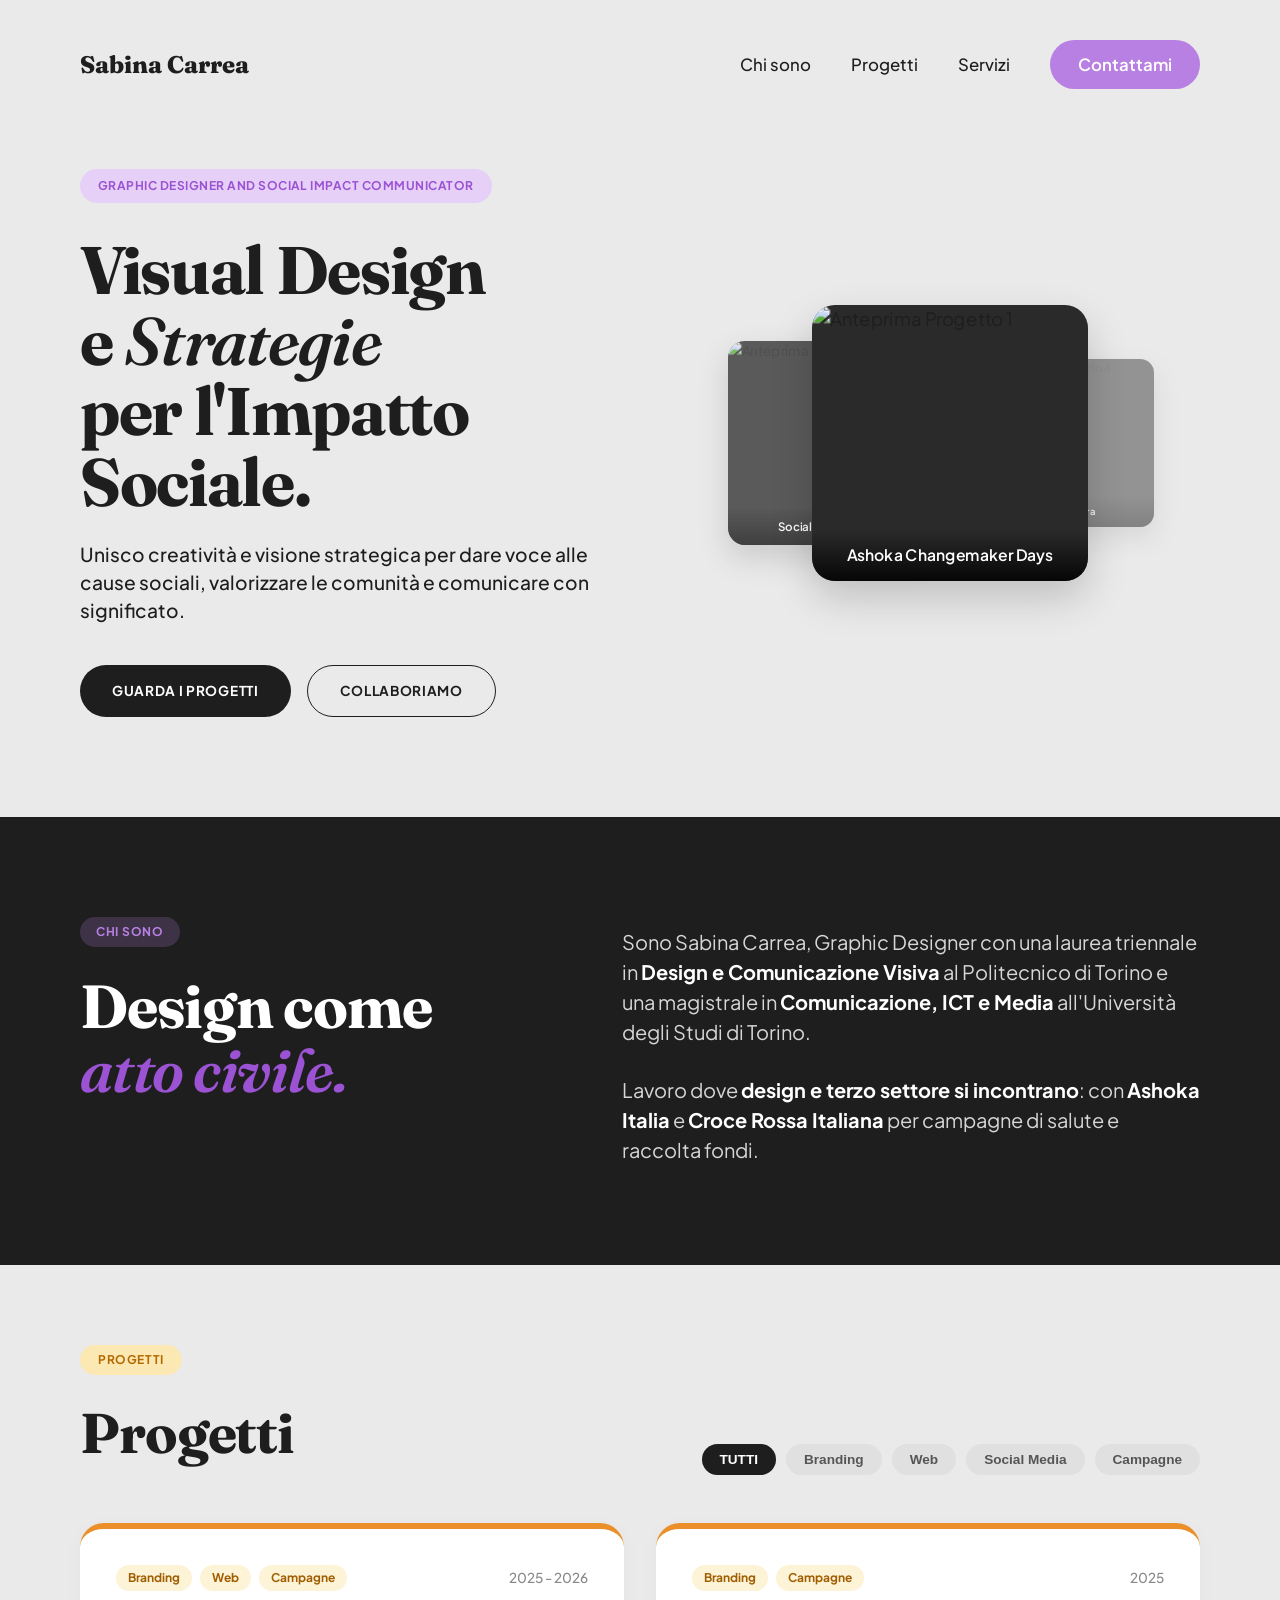
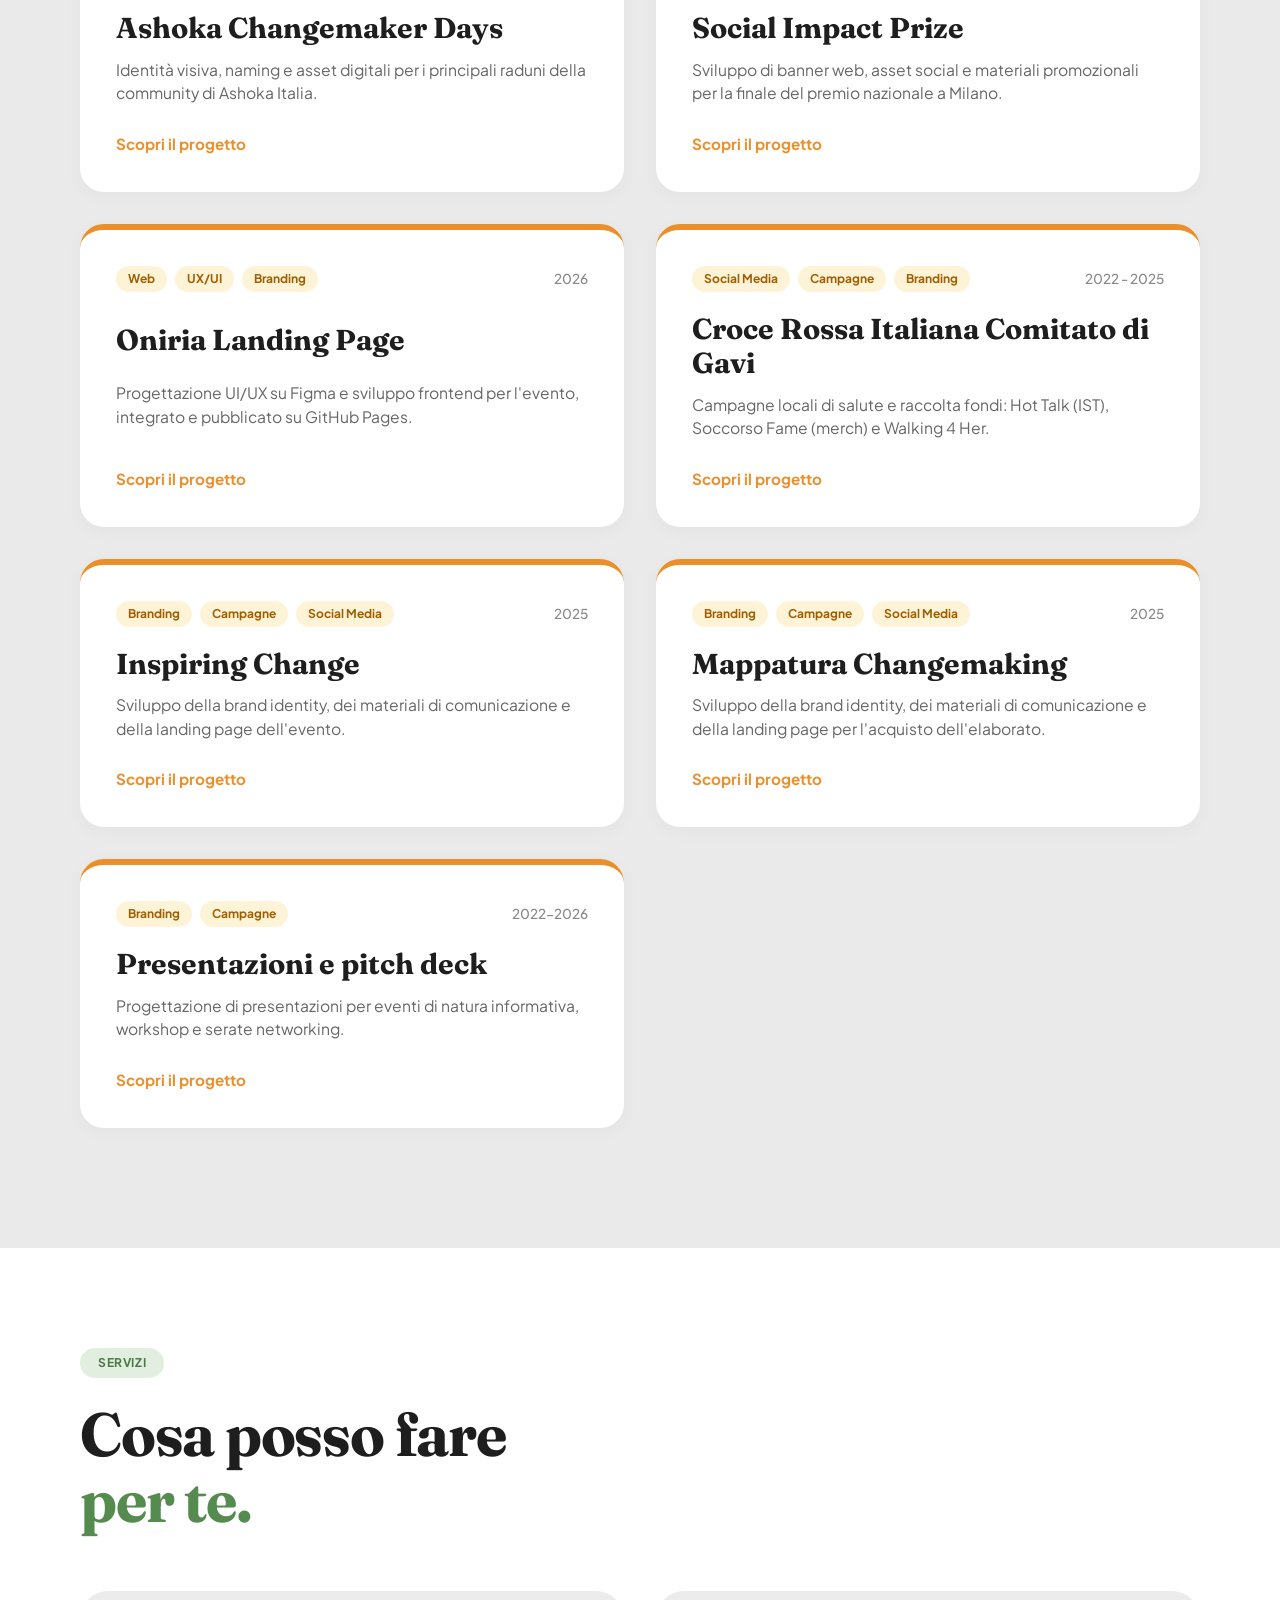
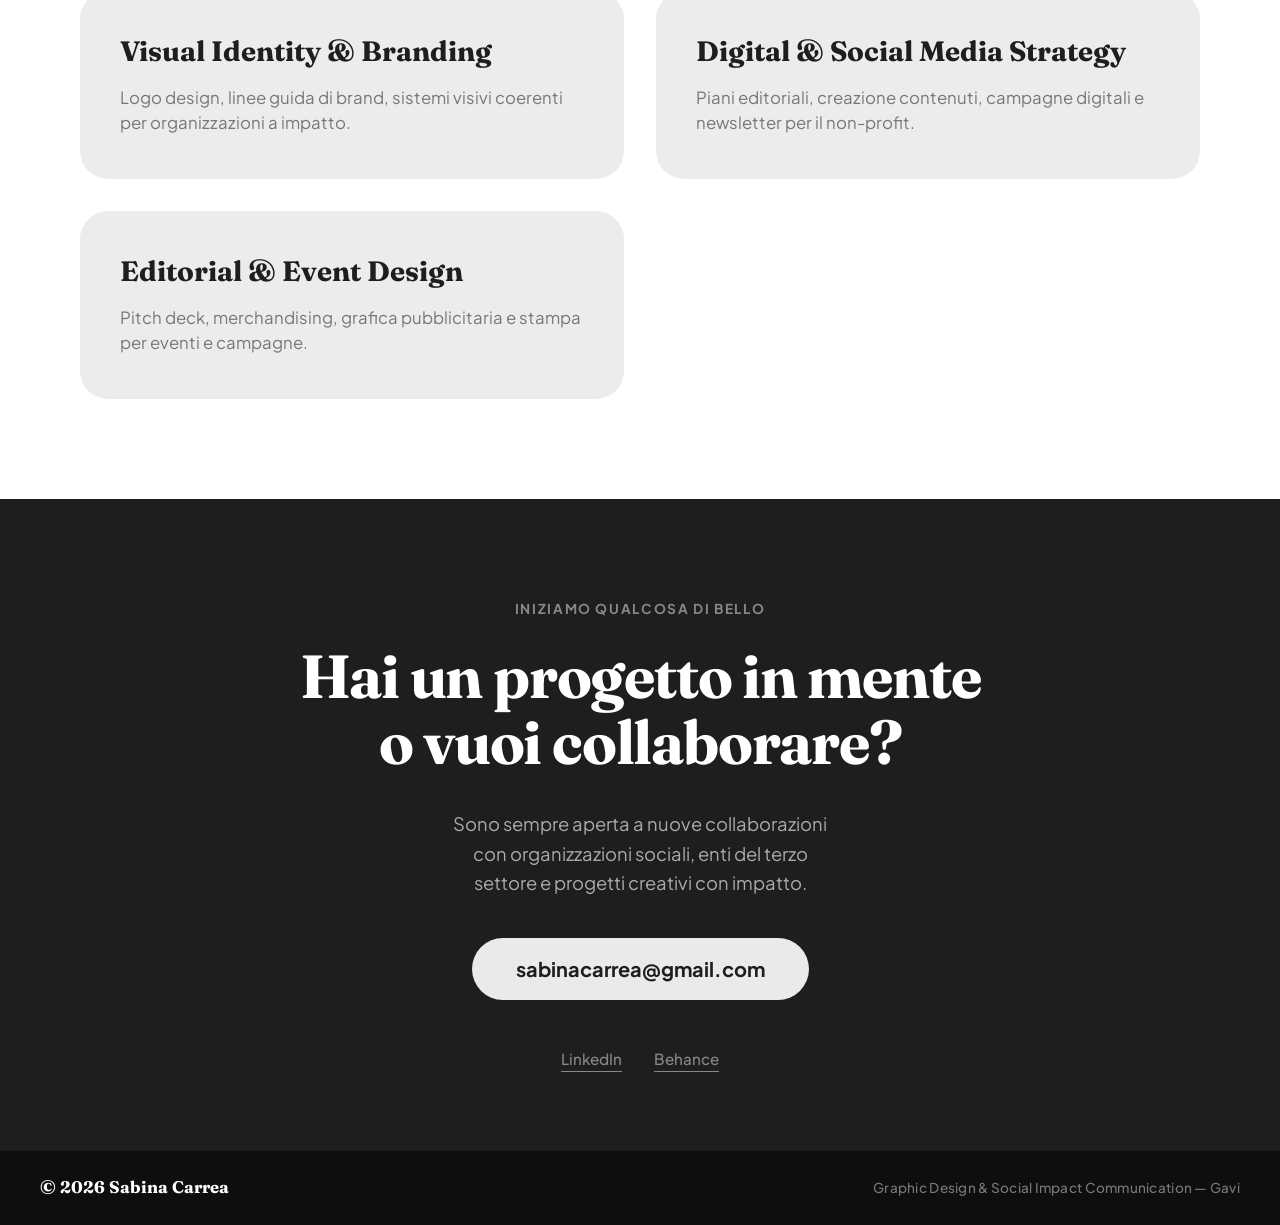
==== index.html @ d5e6406e "Add files via upload" ====
<!DOCTYPE html>
<html lang="it">
<head>
  <meta charset="UTF-8">
  <meta name="viewport" content="width=device-width, initial-scale=1.0">
  <title>Sabina Carrea - Portfolio</title>
  <link rel="stylesheet" href="style.css">
  <!-- Google Fonts: Fraunces e Plus Jakarta Sans -->
  <link rel="preconnect" href="https://fonts.googleapis.com">
  <link rel="preconnect" href="https://fonts.gstatic.com" crossorigin>
  <link href="https://fonts.googleapis.com/css2?family=Fraunces:ital,opsz,wght@1,9..144,600&family=Plus+Jakarta+Sans:wght@400;500;600;700;800&display=swap" rel="stylesheet">
</head>
<script src="script.js"></script>
<body>

  <!-- NAVBAR -->
  <header class="navbar">
    <div class="logo">Sabina Carrea</div>
    <nav class="nav-links">
      <a href="#chi-sono">Chi sono</a>
      <a href="#progetti">Progetti</a>
      <a href="#servizi">Servizi</a>
      <a href="#contatti" class="btn-contattami">Contattami</a>
    </nav>
  </header>

  <!-- HERO SECTION -->
  <section class="hero">
    <div class="hero-container">
      
      <!-- BADGE / TAG -->
      <div class="hero-badge">
        GRAPHIC DESIGNER AND SOCIAL IMPACT COMMUNICATOR
      </div>

      <!-- TITOLO PRINCIPALE -->
      <h1 class="hero-title">
        Visual Design <br>
        e <em>Strategie</em> <br>
        per l'Impatto Sociale.
      </h1>

      <!-- SOTTOTITOLO -->
      <p class="hero-subtitle">
        Unisco creatività e visione strategica per dare voce alle cause sociali, valorizzare le comunità e comunicare con significato.
      </p>

      <!-- CALL TO ACTION -->
      <div class="hero-actions">
        <a href="#progetti" class="btn-primary">GUARDA I PROGETTI</a>
        <a href="#collaboriamo" class="btn-secondary">COLLABORIAMO</a>
      </div>

    </div>

   <!-- COLONNA DI DESTRA: CAROSELLO 3D -->
    <div class="project-carousel-container">
      <div class="carousel-track" id="carouselTrack">
        
        <div class="carousel-card">
          <img src="progetti/cmd/immagini/cmd_logo.png" alt="Anteprima Progetto 1">
          <div class="card-caption">Ashoka Changemaker Days</div>
        </div>

        <div class="carousel-card">
          <img src="progetti/SIP/immagini/logo.png" alt="Anteprima Progetto 2">
          <div class="card-caption">Social Impact prize</div>
        </div>

        <div class="carousel-card">
          <img src="progetti/oniria/immagini/logo.png" alt="Anteprima Progetto 3">
          <div class="card-caption">Oniria</div>
        </div>
        <div class="carousel-card">
          <img src="progetti/Croce Rossa Comitato di Gavi/immagini/cardht.png" alt="Anteprima Progetto 4">
          <div class="card-caption">Croce Rossa</div>
        </div>
        <div class="carousel-card">
          <img src="progetti/Inspiringchange/immagin/logo.png" alt="Anteprima Progetto 4">
          <div class="card-caption">Inspiring Change</div>
        </div>
       <div class="carousel-card">
          <img src="progetti/mappatura/immagini/logo.png" alt="Anteprima Progetto 4">
          <div class="card-caption">Mappatura</div>
        </div>
        

      </div>

  </div>
</div> 
  </section>

<section class="about-section">
  <div class="about-container">
    
    <!-- COLONNA SINISTRA: TITOLO E BADGE -->
    <div class="about-left">
      <div class="about-badge">CHI SONO</div>
      <h2 class="about-title">
        Design come <br>
        <em>atto civile.</em>
      </h2>
    </div>

    <!-- COLONNA DESTRA: TESTI DESCRITTIVI -->
    <div class="about-right">
      <p class="about-text">
        Sono Sabina Carrea, Graphic Designer con una laurea triennale in 
        <strong>Design e Comunicazione Visiva</strong> al Politecnico di Torino e una magistrale in 
        <strong>Comunicazione, ICT e Media</strong> all'Università degli Studi di Torino.
      </p>

      <p class="about-text">
        Lavoro dove <strong>design e terzo settore si incontrano</strong>: 
        con <strong>Ashoka Italia</strong> e  <strong>Croce Rossa Italiana</strong> per campagne di salute e raccolta fondi.
      </p>
    </div>

  </div>
</section>

<section class="projects-section" id="progetti">
  <div class="projects-container">
    
    <!-- HEADER DI SEZIONE + FILTRI -->
    <div class="projects-header">
      <div class="projects-title-wrapper">
        <span class="projects-badge">PROGETTI</span>
        <h2 class="projects-main-title">Progetti</h2>
      </div>

      <!-- FILTRI CATEGORIE -->
      <div class="projects-filters">
        <button class="filter-btn active">TUTTI</button>
        <button class="filter-btn">Branding</button>
        <button class="filter-btn">Web</button>
        <button class="filter-btn">Social Media</button>
        <button class="filter-btn">Campagne</button>
      </div>
    </div>

    <!-- GRID PROGETTI -->
    <div class="projects-grid">

        <!-- CARD 1 -->
    <article class="project-card">
    <div class="card-header">
        <div class="card-tags">
        <span class="tag">Branding</span>
        <span class="tag">Web</span>
        <span class="tag">Campagne</span>
        </div>
        <span class="card-date">2025 - 2026</span>
    </div>
    <h3 class="card-title">Ashoka Changemaker Days</h3>
    <p class="card-description">
        Identità visiva, naming e asset digitali per i principali raduni della community di Ashoka Italia.
    </p>
    
    <!-- LINK CORRETTO ALLA TUA PAGINA INTERNA -->
    <a href="progetti/cmd/indexcmd.html" class="card-link">Scopri il progetto</a>
    </article>

      <!-- CARD 2 -->
      <article class="project-card">
        <div class="card-header">
          <div class="card-tags">
            <span class="tag">Branding</span>
            <span class="tag">Campagne</span>
          </div>
          <span class="card-date">2025</span>
        </div>
        <h3 class="card-title">Social Impact Prize</h3>
        <p class="card-description">
          Sviluppo di banner web, asset social e materiali promozionali per la finale del premio nazionale a Milano.
        </p>
        <a href="progetti/SIP/indexsip.html" class="card-link" target="_blank">Scopri il progetto</a>
      </article>

      <!-- CARD 3 -->
      <article class="project-card">
        <div class="card-header">
          <div class="card-tags">
            <span class="tag">Web</span>
            <span class="tag">UX/UI</span>
            <span class="tag">Branding</span>
          </div>
          <span class="card-date">2026</span>
        </div>
        <h3 class="card-title">Oniria Landing Page</h3>
        <p class="card-description">
          Progettazione UI/UX su Figma e sviluppo frontend per l'evento, integrato e pubblicato su GitHub Pages.
        </p>
        <a href="progetti/oniria/indexoniria.html" class="card-link" target="_blank">Scopri il progetto</a>

      </article>

      <!-- CARD 4 -->
      <article class="project-card">
        <div class="card-header">
          <div class="card-tags">
            <span class="tag">Social Media</span>
            <span class="tag">Campagne</span>
            <span class="tag">Branding</span>
          </div>
          <span class="card-date">2022 - 2025</span>
        </div>
        <h3 class="card-title">Croce Rossa Italiana Comitato di Gavi</h3>
        <p class="card-description">
          Campagne locali di salute e raccolta fondi: Hot Talk (IST), Soccorso Fame (merch) e Walking 4 Her.
        </p>
        <a href="progetti/Croce Rossa Comitato di Gavi/indexcri.html" class="card-link">Scopri il progetto</a>
      </article>

      <!-- CARD 5 -->
      <article class="project-card">
        <div class="card-header">
          <div class="card-tags">
            <span class="tag">Branding</span>
            <span class="tag">Campagne</span>
            <span class="tag">Social Media</span>
          </div>
          <span class="card-date">2025</span>
        </div>
        <h3 class="card-title">Inspiring Change</h3>
        <p class="card-description">
          Sviluppo della brand identity, dei materiali di comunicazione e della landing page dell'evento.
        </p>
        <a href="progetti/Inspiringchange/indexinsp.html" class="card-link">Scopri il progetto</a>
      </article>

         <!-- CARD 6 -->
      <article class="project-card">
        <div class="card-header">
          <div class="card-tags">
            <span class="tag">Branding</span>
            <span class="tag">Campagne</span>
            <span class="tag">Social Media</span>
          </div>
          <span class="card-date">2025</span>
        </div>
        <h3 class="card-title">Mappatura Changemaking</h3>
        <p class="card-description">
          Sviluppo della brand identity, dei materiali di comunicazione e della landing page per l'acquisto dell'elaborato.
        </p>
        <a href="progetti/mappatura/indexmap.html" class="card-link">Scopri il progetto</a>
      </article>

      <!-- CARD 7 -->
      <article class="project-card">
        <div class="card-header">
          <div class="card-tags">
            <span class="tag">Branding</span>
            <span class="tag">Campagne</span>
          </div>
          <span class="card-date">2022-2026</span>
        </div>
        <h3 class="card-title">Presentazioni e pitch deck</h3>
        <p class="card-description">
          Progettazione di presentazioni per eventi di natura informativa, workshop e serate networking.
        </p>
        <a href="progetti/presnetazioni/indexpres.html" class="card-link">Scopri il progetto</a>
      </article>

     <!--   CARD 5 
      <article class="project-card">
        <div class="card-header">
          <div class="card-tags">
            <span class="tag">Branding</span>
            <span class="tag">Social Media</span>
          </div>
          <span class="card-date">2022 - 2025</span>
        </div>
        <h3 class="card-title">Inspiring Change</h3>
        <p class="card-description">
          Strategia social e impaginazione di report e summary scaricabili dedicati agli innovatori sociali italiani.
        </p>
        <a href="https://ashoka.org/it-it/programma/inspiring-change" class="card-link" target="_blank">Scopri il progetto</a>
      </article>

      CARD 6 
      <article class="project-card">
        <div class="card-header">
          <div class="card-tags">
            <span class="tag">Branding</span>
            <span class="tag">Social Media</span>
          </div>
          <span class="card-date">2026</span>
        </div>
        <h3 class="card-title">Identità Territoriali</h3>
        <p class="card-description">
          Grafiche e brand identity per iniziative locali: La Voce di Bosio, rete giovanile Gavi Giovani ed eventi.
        </p>
        <a href="#" class="card-link">Scopri il progetto</a>
      </article> -->

    </div> 
  </div> 
</section>

<section class="services-section" id="servizi">
  <div class="services-container">
    
    <!-- BADGE E TITOLO -->
    <div class="services-header">
      <span class="services-badge">SERVIZI</span>
      <h2 class="services-title">
        Cosa posso fare <br>
        <span class="highlight-green">per te.</span>
      </h2>
    </div>

    <!-- GRID CARD SERVIZI -->
    <div class="services-grid">

      <!-- CARD 1 -->
      <div class="service-card">
        <h3 class="service-card-title">Visual Identity & Branding</h3>
        <p class="service-card-desc">
          Logo design, linee guida di brand, sistemi visivi coerenti per organizzazioni a impatto.
        </p>
      </div>

      <!-- CARD 2 -->
      <div class="service-card">
        <h3 class="service-card-title">Digital & Social Media Strategy</h3>
        <p class="service-card-desc">
          Piani editoriali, creazione contenuti, campagne digitali e newsletter per il non-profit.
        </p>
      </div>

      <!-- CARD 3 -->
      <div class="service-card">
        <h3 class="service-card-title">Editorial & Event Design</h3>
        <p class="service-card-desc">
          Pitch deck, merchandising, grafica pubblicitaria e stampa per eventi e campagne.
        </p>
      </div>

    </div>

  </div>
</section>
<footer class="site-footer" id="contatti">
  
  <!-- SEZIONE CTA / CALL TO ACTION -->
  <div class="footer-cta-container">
    <span class="footer-subtitle">INIZIAMO QUALCOSA DI BELLO</span>
    
    <h2 class="footer-title">
      Hai un progetto in mente <br>
      o vuoi collaborare?
    </h2>

    <p class="footer-description">
      Sono sempre aperta a nuove collaborazioni <br>
      con organizzazioni sociali, enti del terzo <br>
      settore e progetti creativi con impatto.
    </p>

    <!-- EMAIL PILL BUTTON -->
    <a href="mailto:sabinacarrea@gmail.com" class="footer-email-btn">
      sabinacarrea@gmail.com
    </a>

    <!-- LINK SOCIAL -->
    <div class="footer-socials">
      <a href="https://www.linkedin.com/in/sabina-carrea-513774183/" target="_blank" class="social-link">LinkedIn</a>
      <a href="https://www.behance.net/sabinacarrea" target="_blank" class="social-link">Behance</a>
    </div>
  </div>

  <!-- BANDA BOTTOM COPYRIGHT -->
  <div class="footer-bottom">
    <div class="footer-bottom-container">
      <div class="copyright">© 2026 Sabina Carrea</div>
      <div class="footer-tagline">Graphic Design & Social Impact Communication — Gavi</div>
    </div>
  </div>

</footer>


</body>
</html>
---- style.css ----
/* --- PALETTE E FONTS DALL'IMMAGINE --- */
:root {
  --bg-color: #EAEAEA;          /* Grigio chiaro/panna dello sfondo */
  --text-dark: #1E1E1E;         /* Testo e bottoni scuri */
  --btn-purple: #B980E4;        /* Viola del bottone Contattami */
  --badge-bg: #E6D0F7;          /* Viola chiaro per lo sfondo del badge */
  --badge-text: #9B53D3;        /* Viola scuro per il testo del badge */
  
  --font-serif: 'Fraunces', Georgia, serif;
  --font-sans: 'Plus Jakarta Sans', sans-serif;
}

* {
  box-sizing: border-box;
  margin: 0;
  padding: 0;
}

html {
  scroll-behavior: smooth;
}

body {
  background-color: var(--bg-color);
  color: var(--text-dark);
  font-family: var(--font-sans);
  line-height: 1.5;
  -webkit-font-smoothing: antialiased;
}

/* --- NAVBAR --- */
.navbar {
  display: flex;
  justify-content: space-between;
  align-items: center;
  padding: 40px 80px;
  max-width: 1400px;
  margin: 0 auto;
}

.logo {
  font-family: var(--font-serif);
  font-weight: 800;
  font-size: 1.5rem;
  color: var(--text-dark);
}

.nav-links {
  display: flex;
  align-items: center;
  gap: 40px;
}

.nav-links a {
  text-decoration: none;
  color: var(--text-dark);
  font-weight: 500;
  font-size: 1.05rem;
  transition: opacity 0.2s ease;
}

.nav-links a:hover {
  opacity: 0.7;
}

.btn-contattami {
  background-color: var(--btn-purple);
  color: #FFFFFF !important;
  padding: 12px 28px;
  border-radius: 999px;
  font-weight: 600 !important;
  transition: transform 0.2s ease !important;
}

.btn-contattami:hover {
  transform: translateY(-2px);
}

/* --- HERO SECTION (A 2 COLONNE) --- */
.hero {
  max-width: 1400px;
  margin: 0 auto;
  padding: 40px 80px 100px 80px;
  display: flex;
  align-items: center;
  justify-content: space-between;
  gap: 60px;
}

.hero-container {
  flex: 1;
  max-width: 620px;
}

/* BADGE */
.hero-badge {
  display: inline-block;
  background-color: var(--badge-bg);
  color: var(--badge-text);
  font-size: 0.75rem;
  font-weight: 700;
  letter-spacing: 0.04em;
  padding: 8px 18px;
  border-radius: 999px;
  margin-bottom: 32px;
}

/* TITOLO CON FRAUNCES */
.hero-title {
  font-family: var(--font-serif);
  font-size: 4.2rem;
  font-weight: 700;
  line-height: 1.05;
  color: var(--text-dark);
  letter-spacing: -0.02em;
  margin-bottom: 24px;
}

.hero-title em {
  font-family: var(--font-serif);
  font-style: italic;
  font-weight: 600;
}

/* SOTTOTITOLO */
.hero-subtitle {
  font-size: 1.2rem;
  color: var(--text-dark);
  max-width: 580px;
  margin-bottom: 40px;
  font-weight: 500;
  line-height: 1.45;
}

/* BOTTONI */
.hero-actions {
  display: flex;
  align-items: center;
  gap: 16px;
}

.btn-primary {
  background-color: var(--text-dark);
  color: #FFFFFF;
  text-decoration: none;
  font-size: 0.85rem;
  font-weight: 700;
  letter-spacing: 0.05em;
  padding: 16px 32px;
  border-radius: 999px;
}

.btn-secondary {
  background-color: transparent;
  color: var(--text-dark);
  text-decoration: none;
  font-size: 0.85rem;
  font-weight: 700;
  letter-spacing: 0.05em;
  padding: 15px 32px;
  border-radius: 999px;
  border: 1.5px solid var(--text-dark);
}


/* --- CONTAINER DEL CAROSELLO LATERALE --- */
.project-carousel-container {
  flex: 1;
  position: relative;
  width: 100%;
  max-width: 500px; /* Larghezza del carosello */
  height: 420px;
  display: flex;
  align-items: center;
  justify-content: center;
  perspective: 1000px;
  overflow: visible; /* Permette all'effetto 3D di sporgere senza venire tagliato */
}

.carousel-track {
  position: relative;
  width: 100%;
  height: 100%;
  display: flex;
  align-items: center;
  justify-content: center;
}

/* --- SINGOLA CARD QUADRATA --- */
.carousel-card {
  position: absolute;
  width: 240px; /* Dimensione della card centrale */
  aspect-ratio: 1 / 1; /* Forza la forma perfettamente quadrata */
  border-radius: 20px;
  overflow: hidden;
  box-shadow: 0 15px 35px rgba(0, 0, 0, 0.18);
  transition: all 0.6s cubic-bezier(0.25, 1, 0.5, 1);
  opacity: 0;
  pointer-events: none;
  background-color: #2A2A2A;
}

.carousel-card img {
  width: 100%;
  height: 100%;
  object-fit: cover; /* Garantisce che l'immagine sia quadrata senza deformarsi */
  display: block;
}

.card-caption {
  position: absolute;
  bottom: 0;
  left: 0;
  right: 0;
  padding: 12px;
  background: linear-gradient(transparent, rgba(0,0,0,0.85));
  color: #ffffff;
  font-size: 0.85rem;
  font-weight: 600;
  text-align: center;
}

/* --- STATO 1: CARD CENTRALE (Attuale - Più grande e sopra) --- */
.carousel-card.active {
  opacity: 1;
  z-index: 3;
  transform: translateX(0) scale(1.15);
  pointer-events: auto;
}

/* --- STATO 2: PROSSIMA CARD (A Sinistra - Più piccola) --- */
.carousel-card.next {
  opacity: 0.75;
  z-index: 2;
  transform: translateX(-120px) scale(0.85);
}

/* --- STATO 3: CARD PASSATA (A Destra - Più piccola e livello sotto) --- */
.carousel-card.prev {
  opacity: 0.45;
  z-index: 1;
  transform: translateX(120px) scale(0.7);
}


/* --- SEZIONE CHI SONO --- */
.about-section {
  background-color: #1E1E1E; /* Sfondo scuro come da immagine */
  color: #EAEAEA;            /* Testo principale chiaro */
  padding: 100px 80px;
  font-family: 'Plus Jakarta Sans', sans-serif;
}

.about-container {
  max-width: 1300px;
  margin: 0 auto;
  display: grid;
  grid-template-columns: 1fr 1.2fr; /* Layout a 2 colonne (Titolo / Testo) */
  gap: 60px;
  align-items: start;
}

/* BADGE CHI SONO */
.about-badge {
  display: inline-block;
  background-color: rgba(185, 128, 228, 0.2); /* Viola trasparente */
  color: #B980E4;                            /* Viola chiaro */
  font-size: 0.75rem;
  font-weight: 700;
  letter-spacing: 0.06em;
  padding: 6px 16px;
  border-radius: 999px;
  margin-bottom: 28px;
}

/* TITOLO CON FRAUNCES */
.about-title {
  font-family: 'Fraunces', Georgia, serif;
  font-size: 3.8rem;
  font-weight: 700;
  line-height: 1.05;
  color: #FFFFFF;
  letter-spacing: -0.02em;
}

.about-title em {
  font-family: 'Fraunces', Georgia, serif;
  font-style: italic;
  font-weight: 600;
  color: #9B53D3; /* Viola d'accento per "atto civile." */
}

/* TESTI A DESTRA */
.about-right {
  display: flex;
  flex-direction: column;
  gap: 28px;
  padding-top: 10px;
}

.about-text {
  font-size: 1.25rem;
  line-height: 1.5;
  color: #D6D6D6;
  font-weight: 400;
}

.about-text strong {
  color: #FFFFFF;
  font-weight: 700;
}


/* --- SEZIONE PROGETTI --- */
.projects-section {
  background-color: #EAEAEA; /* Sfondo chiaro come nel layout */
  padding: 80px 80px 120px 80px;
  font-family: 'Plus Jakarta Sans', sans-serif;
  color: #1E1E1E;
}

.projects-container {
  max-width: 1300px;
  margin: 0 auto;
}

/* HEADER DI SEZIONE */
.projects-header {
  display: flex;
  justify-content: space-between;
  align-items: flex-end;
  margin-bottom: 48px;
}

.projects-badge {
  display: inline-block;
  background-color: #FCE8B3; /* Giallo morbido per il badge della sezione */
  color: #B26A00;
  font-size: 0.75rem;
  font-weight: 700;
  letter-spacing: 0.05em;
  padding: 6px 18px;
  border-radius: 999px;
  margin-bottom: 16px;
}

.projects-main-title {
  font-family: 'Fraunces', Georgia, serif;
  font-size: 3.5rem;
  font-weight: 700;
  color: #1E1E1E;
  margin: 0;
  letter-spacing: -0.02em;
}

/* FILTRI */
.projects-filters {
  display: flex;
  gap: 10px;
}

.filter-btn {
  background-color: #E0E0E0;
  border: none;
  color: #555555;
  padding: 8px 18px;
  border-radius: 999px;
  font-size: 0.85rem;
  font-weight: 600;
  cursor: pointer;
  transition: all 0.2s ease;
}

.filter-btn.active {
  background-color: #1E1E1E;
  color: #FFFFFF;
}

.filter-btn:hover:not(.active) {
  background-color: #D0D0D0;
}

/* GRID A 2 COLONNE */
.projects-grid {
  display: grid;
  grid-template-columns: repeat(2, 1fr);
  gap: 32px;
}

/* CARD SINGOLA */
.project-card {
  background-color: #FFFFFF;
  border-radius: 24px;
  padding: 36px;
  border-top: 6px solid #EA8F29; /* Bordo colorato superiore stile la tua immagine */
  box-shadow: 0 4px 20px rgba(0, 0, 0, 0.03);
  display: flex;
  flex-direction: column;
  justify-content: space-between;
  transition: transform 0.2s ease, box-shadow 0.2s ease;
}

.project-card:hover {
  transform: translateY(-4px);
  box-shadow: 0 8px 30px rgba(0, 0, 0, 0.08);
}

.card-header {
  display: flex;
  justify-content: space-between;
  align-items: center;
  margin-bottom: 20px;
}

.card-tags {
  display: flex;
  gap: 8px;
}

.tag {
  background-color: #FDF3D6;
  color: #A05E00;
  font-size: 0.75rem;
  font-weight: 700;
  padding: 4px 12px;
  border-radius: 999px;
}

.card-date {
  font-size: 0.85rem;
  color: #888888;
  font-weight: 500;
}

.card-title {
  font-family: 'Fraunces', Georgia, serif;
  font-size: 1.8rem;
  font-weight: 700;
  color: #1E1E1E;
  margin-bottom: 12px;
  line-height: 1.2;
}

.card-description {
  font-size: 0.98rem;
  color: #666666;
  line-height: 1.5;
  margin-bottom: 28px;
}

.card-link {
  color: #EA8F29;
  text-decoration: none;
  font-weight: 700;
  font-size: 0.95rem;
  transition: opacity 0.2s ease;
}

.card-link:hover {
  opacity: 0.8;
}


/* --- SEZIONE SERVIZI --- */
.services-section {
  background-color: #FFFFFF; /* Sfondo bianco della sezione */
  padding: 100px 80px;
  font-family: 'Plus Jakarta Sans', sans-serif;
  color: #1E1E1E;
}

.services-container {
  max-width: 1300px;
  margin: 0 auto;
}

/* BADGE SERVIZI */
.services-badge {
  display: inline-block;
  background-color: #E2EFE0; /* Verde salvia chiaro */
  color: #4B7846;            /* Verde scuro per il testo */
  font-size: 0.75rem;
  font-weight: 700;
  letter-spacing: 0.05em;
  padding: 6px 18px;
  border-radius: 999px;
  margin-bottom: 24px;
}

/* TITOLO PRINCIPALE CON FRAUNCES */
.services-title {
  font-family: 'Fraunces', Georgia, serif;
  font-size: 3.8rem;
  font-weight: 700;
  line-height: 1.1;
  color: #1E1E1E;
  margin-bottom: 56px;
  letter-spacing: -0.02em;
}

.services-title .highlight-green {
  color: #558B4E; /* Colore verde per la seconda riga del titolo */
}

/* GRID LAYOUT PER LE CARD */
.services-grid {
  display: grid;
  grid-template-columns: repeat(2, 1fr);
  gap: 32px;
}

/* CARD SERVIZIO */
.service-card {
  background-color: #ECECEC; /* Grigio soft di sfondo per le card */
  border-radius: 28px;        /* Angoli molto arrotondati come nel layout */
  padding: 44px 40px;
  display: flex;
  flex-direction: column;
  justify-content: center;
  transition: transform 0.2s ease, background-color 0.2s ease;
}

.service-card:hover {
  transform: translateY(-3px);
  background-color: #E4E4E4;
}

/* TITOLO CARD */
.service-card-title {
  font-family: 'Fraunces', Georgia, serif;
  font-size: 1.75rem;
  font-weight: 700;
  color: #1E1E1E;
  margin-bottom: 16px;
  line-height: 1.2;
}

/* DESCRIZIONE CARD */
.service-card-desc {
  font-size: 1.05rem;
  color: #777777; /* Testo descrizione grigio per contrasto morbido */
  line-height: 1.5;
  font-weight: 400;
}


/* --- FOOTER STYLES --- */
.site-footer {
  background-color: #1E1E1E; /* Sfondo scuro principale */
  color: #FFFFFF;
  font-family: 'Plus Jakarta Sans', sans-serif;
  text-align: center;
  padding-top: 100px;
}

/* CONTAINER PRINCIPALE CTA */
.footer-cta-container {
  max-width: 800px;
  margin: 0 auto;
  padding: 0 24px 80px 24px;
  display: flex;
  flex-direction: column;
  align-items: center;
}

/* SUBTITLE SUPERIORE */
.footer-subtitle {
  font-size: 0.85rem;
  font-weight: 700;
  letter-spacing: 0.12em;
  color: #888888;
  margin-bottom: 24px;
  text-transform: uppercase;
}

/* TITOLO PRINCIPALE CON FRAUNCES */
.footer-title {
  font-family: 'Fraunces', Georgia, serif;
  font-size: 3.8rem;
  font-weight: 700;
  line-height: 1.1;
  color: #FFFFFF;
  letter-spacing: -0.02em;
  margin-bottom: 32px;
}

/* DESCRIZIONE */
.footer-description {
  font-size: 1.15rem;
  color: #AAAAAA;
  line-height: 1.6;
  font-weight: 400;
  margin-bottom: 40px;
}

/* BOTTONE PILL EMAIL */
.footer-email-btn {
  background-color: #EAEAEA;
  color: #1E1E1E;
  text-decoration: none;
  font-size: 1.25rem;
  font-weight: 700;
  padding: 16px 44px;
  border-radius: 999px;
  margin-bottom: 48px;
  transition: transform 0.2s ease, background-color 0.2s ease;
}

.footer-email-btn:hover {
  transform: translateY(-2px);
  background-color: #FFFFFF;
}

/* LINK SOCIAL */
.footer-socials {
  display: flex;
  gap: 32px;
}

.social-link {
  color: #888888;
  text-decoration: underline;
  text-underline-offset: 6px;
  font-size: 0.95rem;
  font-weight: 500;
  transition: color 0.2s ease;
}

.social-link:hover {
  color: #FFFFFF;
}

/* BANDA BOTTOM NERA */
.footer-bottom {
  background-color: #0E0E0E; /* Sfondo scuro profondo per il copyright */
  padding: 24px 0;
  border-top: 1px solid rgba(255, 255, 255, 0.05);
}

.footer-bottom-container {
  max-width: 1300px;
  margin: 0 auto;
  padding: 0 40px;
  display: flex;
  justify-content: space-between;
  align-items: center;
  font-size: 0.85rem;
  color: #777777;
}

.copyright {
  font-family: 'Fraunces', Georgia, serif;
  font-weight: 700;
  font-size: 1.05rem;
  color: #FFFFFF;
}

.footer-tagline {
  font-weight: 500;
  letter-spacing: 0.02em;
}


/* --- RESPONSIVE MEDIA QUERIES --- */
@media (max-width: 992px) {
  .navbar {
    padding: 24px 32px;
  }

  .hero {
    flex-direction: column;
    padding: 20px 32px 80px 32px;
    gap: 40px;
  }

  .hero-container {
    max-width: 100%;
  }

  .hero-title {
    font-size: 3.2rem;
  }

  .project-carousel-container {
    max-width: 100%;
    height: 360px;
  }

  .about-section {
    padding: 60px 24px;
  }
  
  .about-container {
    grid-template-columns: 1fr;
    gap: 40px;
  }

  .about-title {
    font-size: 2.8rem;
  }

  .about-text {
    font-size: 1.1rem;
  }

  .projects-header {
    flex-direction: column;
    align-items: flex-start;
    gap: 24px;
  }
  
  .projects-grid {
    grid-template-columns: 1fr;
  }

  .projects-section {
    padding: 60px 24px;
  }

  .services-section {
    padding: 60px 24px;
  }

  .services-title {
    font-size: 2.8rem;
    margin-bottom: 36px;
  }

  .services-grid {
    grid-template-columns: 1fr;
    gap: 20px;
  }

  .service-card {
    padding: 32px 28px;
  }
}

@media (max-width: 768px) {
  .site-footer {
    padding-top: 60px;
  }

  .footer-title {
    font-size: 2.5rem;
  }

  .footer-description {
    font-size: 1rem;
  }

  .footer-email-btn {
    font-size: 1rem;
    padding: 14px 28px;
    width: 100%;
    box-sizing: border-box;
  }

  .footer-bottom-container {
    flex-direction: column;
    gap: 12px;
    text-align: center;
    padding: 0 24px;
  }
}
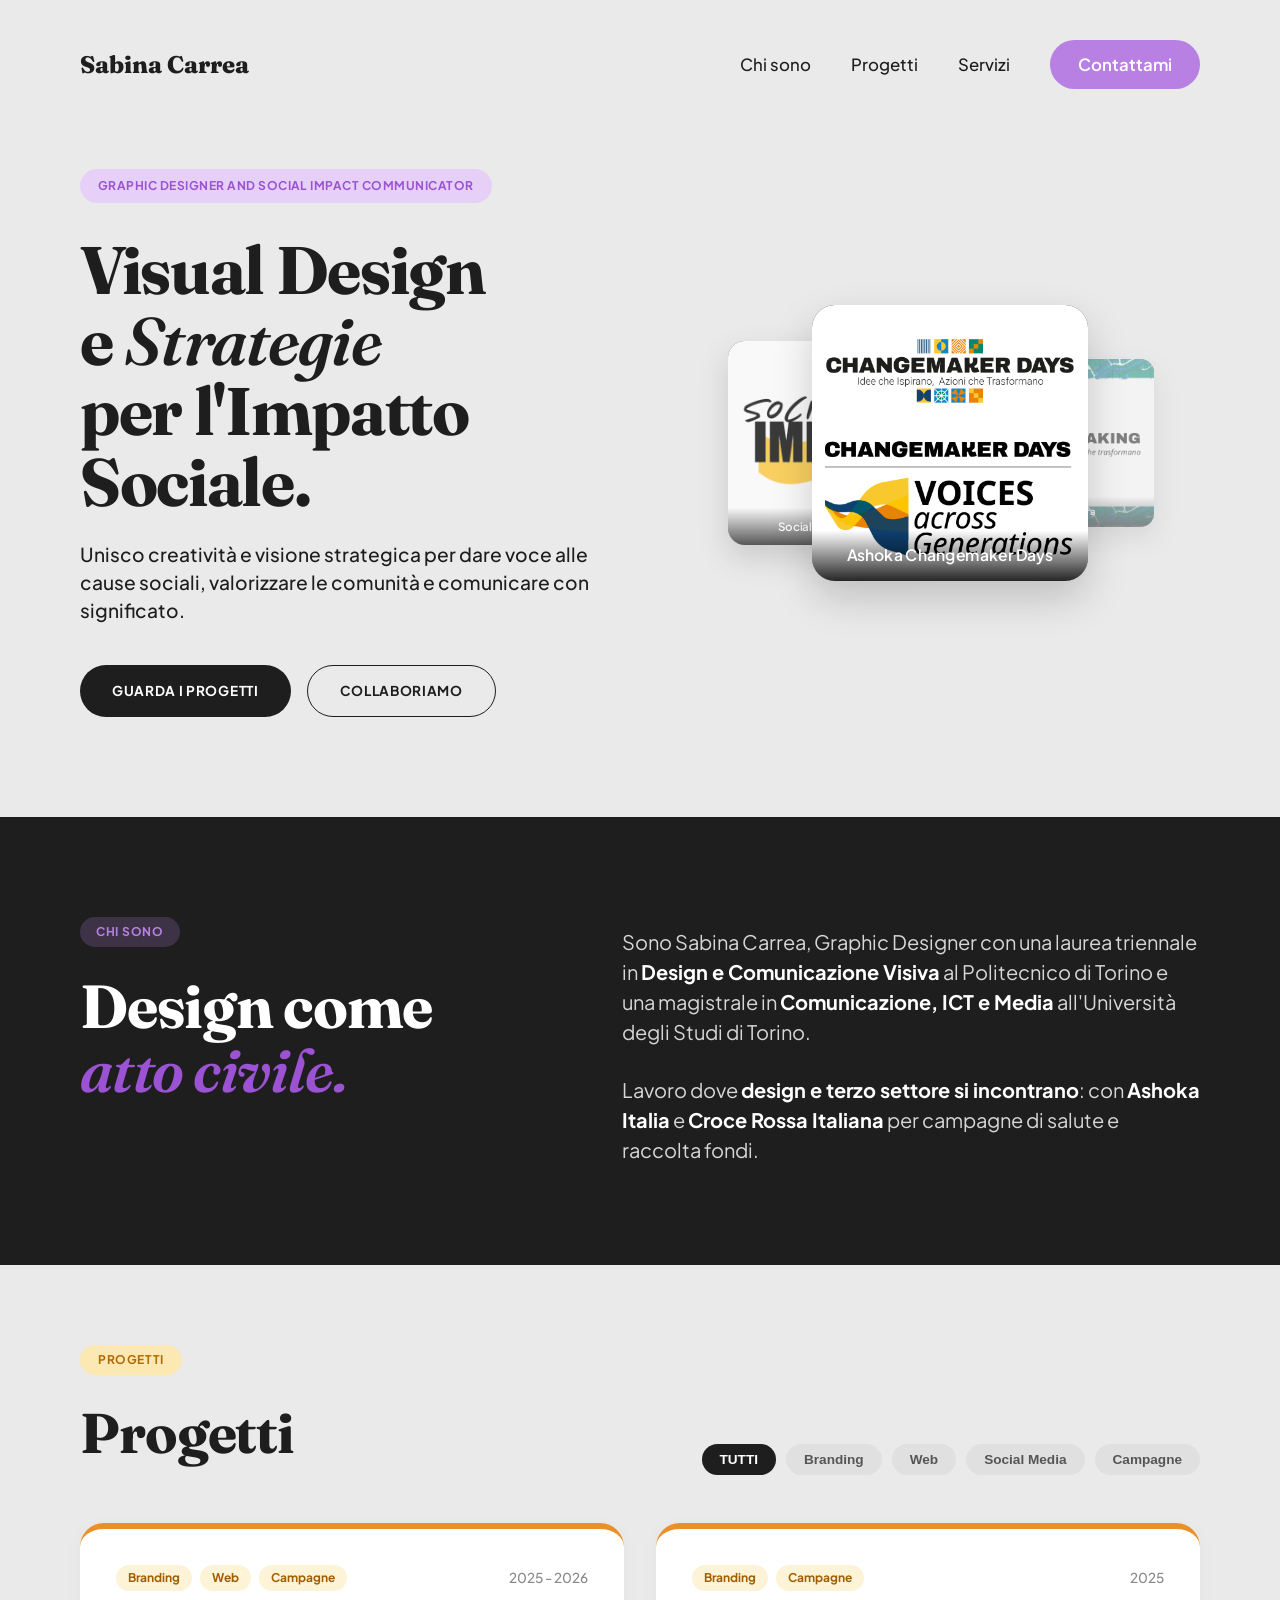
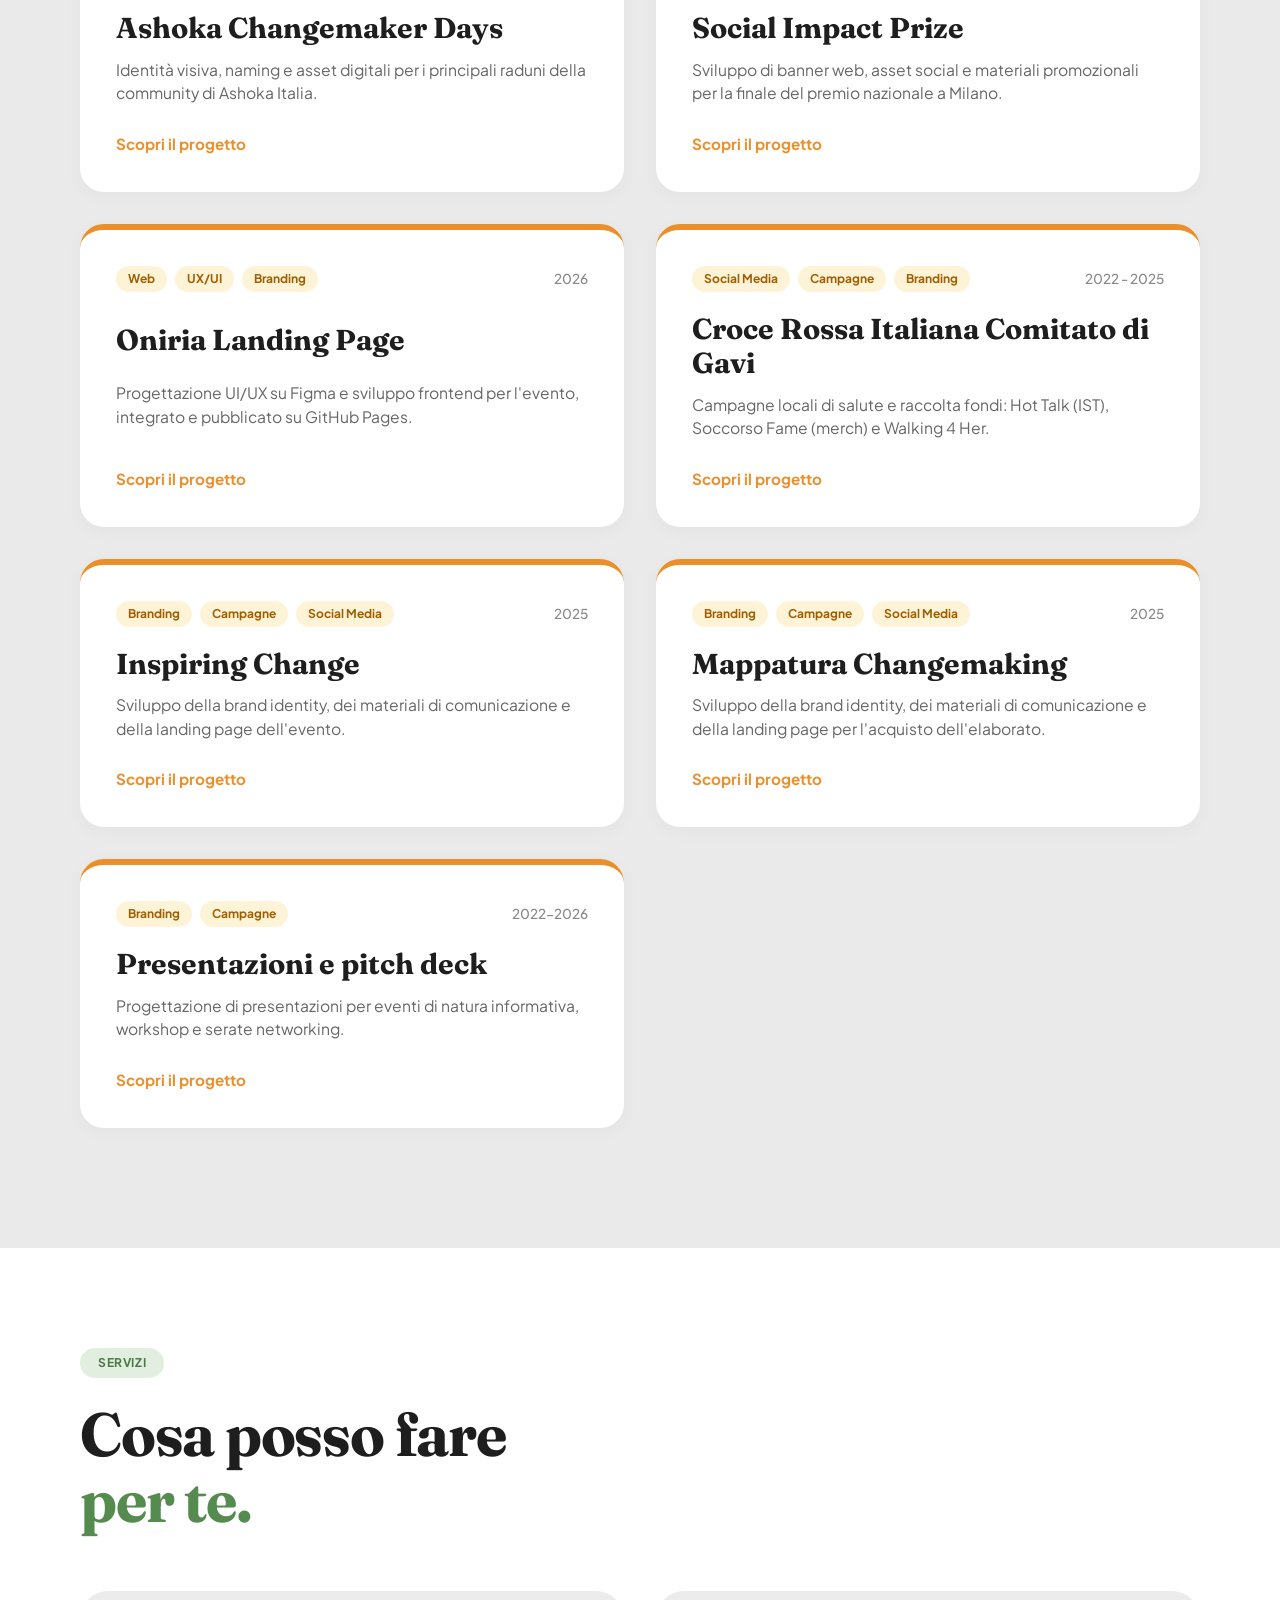
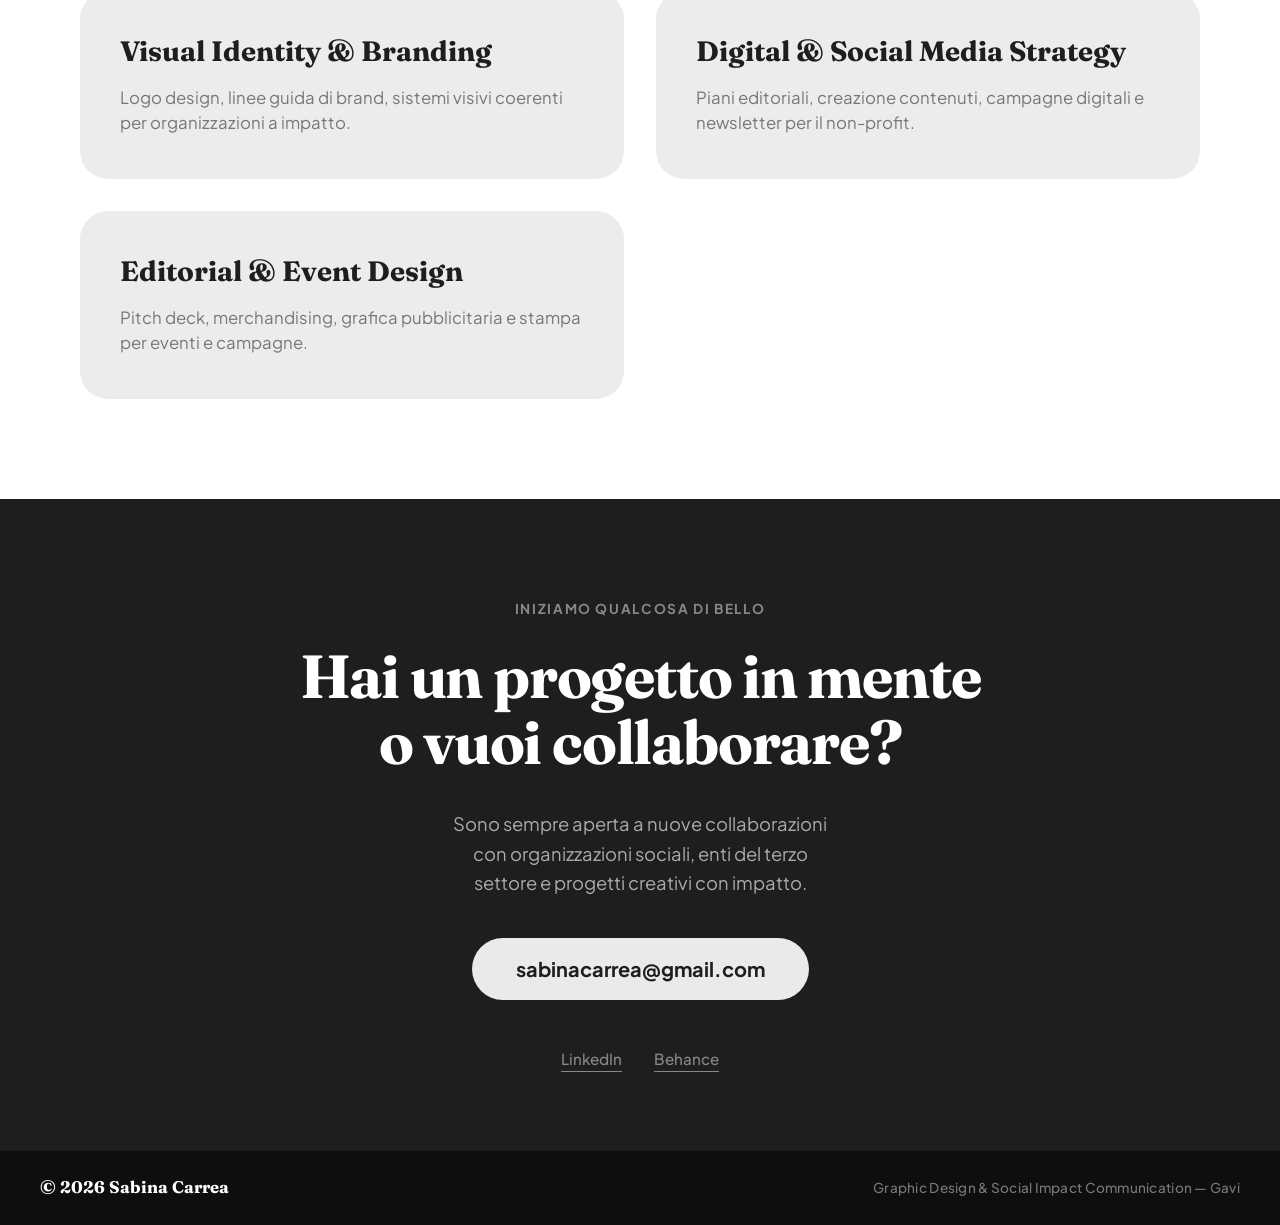
==== commit d44ae8e1: "Primo commit del progetto" ====
--- a/index.html
+++ b/index.html
@@ -1,386 +1,386 @@
-<!DOCTYPE html>
-<html lang="it">
-<head>
-  <meta charset="UTF-8">
-  <meta name="viewport" content="width=device-width, initial-scale=1.0">
-  <title>Sabina Carrea - Portfolio</title>
-  <link rel="stylesheet" href="style.css">
-  <!-- Google Fonts: Fraunces e Plus Jakarta Sans -->
-  <link rel="preconnect" href="https://fonts.googleapis.com">
-  <link rel="preconnect" href="https://fonts.gstatic.com" crossorigin>
-  <link href="https://fonts.googleapis.com/css2?family=Fraunces:ital,opsz,wght@1,9..144,600&family=Plus+Jakarta+Sans:wght@400;500;600;700;800&display=swap" rel="stylesheet">
-</head>
-<script src="script.js"></script>
-<body>
-
-  <!-- NAVBAR -->
-  <header class="navbar">
-    <div class="logo">Sabina Carrea</div>
-    <nav class="nav-links">
-      <a href="#chi-sono">Chi sono</a>
-      <a href="#progetti">Progetti</a>
-      <a href="#servizi">Servizi</a>
-      <a href="#contatti" class="btn-contattami">Contattami</a>
-    </nav>
-  </header>
-
-  <!-- HERO SECTION -->
-  <section class="hero">
-    <div class="hero-container">
-      
-      <!-- BADGE / TAG -->
-      <div class="hero-badge">
-        GRAPHIC DESIGNER AND SOCIAL IMPACT COMMUNICATOR
-      </div>
-
-      <!-- TITOLO PRINCIPALE -->
-      <h1 class="hero-title">
-        Visual Design <br>
-        e <em>Strategie</em> <br>
-        per l'Impatto Sociale.
-      </h1>
-
-      <!-- SOTTOTITOLO -->
-      <p class="hero-subtitle">
-        Unisco creatività e visione strategica per dare voce alle cause sociali, valorizzare le comunità e comunicare con significato.
-      </p>
-
-      <!-- CALL TO ACTION -->
-      <div class="hero-actions">
-        <a href="#progetti" class="btn-primary">GUARDA I PROGETTI</a>
-        <a href="#collaboriamo" class="btn-secondary">COLLABORIAMO</a>
-      </div>
-
-    </div>
-
-   <!-- COLONNA DI DESTRA: CAROSELLO 3D -->
-    <div class="project-carousel-container">
-      <div class="carousel-track" id="carouselTrack">
-        
-        <div class="carousel-card">
-          <img src="progetti/cmd/immagini/cmd_logo.png" alt="Anteprima Progetto 1">
-          <div class="card-caption">Ashoka Changemaker Days</div>
-        </div>
-
-        <div class="carousel-card">
-          <img src="progetti/SIP/immagini/logo.png" alt="Anteprima Progetto 2">
-          <div class="card-caption">Social Impact prize</div>
-        </div>
-
-        <div class="carousel-card">
-          <img src="progetti/oniria/immagini/logo.png" alt="Anteprima Progetto 3">
-          <div class="card-caption">Oniria</div>
-        </div>
-        <div class="carousel-card">
-          <img src="progetti/Croce Rossa Comitato di Gavi/immagini/cardht.png" alt="Anteprima Progetto 4">
-          <div class="card-caption">Croce Rossa</div>
-        </div>
-        <div class="carousel-card">
-          <img src="progetti/Inspiringchange/immagin/logo.png" alt="Anteprima Progetto 4">
-          <div class="card-caption">Inspiring Change</div>
-        </div>
-       <div class="carousel-card">
-          <img src="progetti/mappatura/immagini/logo.png" alt="Anteprima Progetto 4">
-          <div class="card-caption">Mappatura</div>
-        </div>
-        
-
-      </div>
-
-  </div>
-</div> 
-  </section>
-
-<section class="about-section">
-  <div class="about-container">
-    
-    <!-- COLONNA SINISTRA: TITOLO E BADGE -->
-    <div class="about-left">
-      <div class="about-badge">CHI SONO</div>
-      <h2 class="about-title">
-        Design come <br>
-        <em>atto civile.</em>
-      </h2>
-    </div>
-
-    <!-- COLONNA DESTRA: TESTI DESCRITTIVI -->
-    <div class="about-right">
-      <p class="about-text">
-        Sono Sabina Carrea, Graphic Designer con una laurea triennale in 
-        <strong>Design e Comunicazione Visiva</strong> al Politecnico di Torino e una magistrale in 
-        <strong>Comunicazione, ICT e Media</strong> all'Università degli Studi di Torino.
-      </p>
-
-      <p class="about-text">
-        Lavoro dove <strong>design e terzo settore si incontrano</strong>: 
-        con <strong>Ashoka Italia</strong> e  <strong>Croce Rossa Italiana</strong> per campagne di salute e raccolta fondi.
-      </p>
-    </div>
-
-  </div>
-</section>
-
-<section class="projects-section" id="progetti">
-  <div class="projects-container">
-    
-    <!-- HEADER DI SEZIONE + FILTRI -->
-    <div class="projects-header">
-      <div class="projects-title-wrapper">
-        <span class="projects-badge">PROGETTI</span>
-        <h2 class="projects-main-title">Progetti</h2>
-      </div>
-
-      <!-- FILTRI CATEGORIE -->
-      <div class="projects-filters">
-        <button class="filter-btn active">TUTTI</button>
-        <button class="filter-btn">Branding</button>
-        <button class="filter-btn">Web</button>
-        <button class="filter-btn">Social Media</button>
-        <button class="filter-btn">Campagne</button>
-      </div>
-    </div>
-
-    <!-- GRID PROGETTI -->
-    <div class="projects-grid">
-
-        <!-- CARD 1 -->
-    <article class="project-card">
-    <div class="card-header">
-        <div class="card-tags">
-        <span class="tag">Branding</span>
-        <span class="tag">Web</span>
-        <span class="tag">Campagne</span>
-        </div>
-        <span class="card-date">2025 - 2026</span>
-    </div>
-    <h3 class="card-title">Ashoka Changemaker Days</h3>
-    <p class="card-description">
-        Identità visiva, naming e asset digitali per i principali raduni della community di Ashoka Italia.
-    </p>
-    
-    <!-- LINK CORRETTO ALLA TUA PAGINA INTERNA -->
-    <a href="progetti/cmd/indexcmd.html" class="card-link">Scopri il progetto</a>
-    </article>
-
-      <!-- CARD 2 -->
-      <article class="project-card">
-        <div class="card-header">
-          <div class="card-tags">
-            <span class="tag">Branding</span>
-            <span class="tag">Campagne</span>
-          </div>
-          <span class="card-date">2025</span>
-        </div>
-        <h3 class="card-title">Social Impact Prize</h3>
-        <p class="card-description">
-          Sviluppo di banner web, asset social e materiali promozionali per la finale del premio nazionale a Milano.
-        </p>
-        <a href="progetti/SIP/indexsip.html" class="card-link" target="_blank">Scopri il progetto</a>
-      </article>
-
-      <!-- CARD 3 -->
-      <article class="project-card">
-        <div class="card-header">
-          <div class="card-tags">
-            <span class="tag">Web</span>
-            <span class="tag">UX/UI</span>
-            <span class="tag">Branding</span>
-          </div>
-          <span class="card-date">2026</span>
-        </div>
-        <h3 class="card-title">Oniria Landing Page</h3>
-        <p class="card-description">
-          Progettazione UI/UX su Figma e sviluppo frontend per l'evento, integrato e pubblicato su GitHub Pages.
-        </p>
-        <a href="progetti/oniria/indexoniria.html" class="card-link" target="_blank">Scopri il progetto</a>
-
-      </article>
-
-      <!-- CARD 4 -->
-      <article class="project-card">
-        <div class="card-header">
-          <div class="card-tags">
-            <span class="tag">Social Media</span>
-            <span class="tag">Campagne</span>
-            <span class="tag">Branding</span>
-          </div>
-          <span class="card-date">2022 - 2025</span>
-        </div>
-        <h3 class="card-title">Croce Rossa Italiana Comitato di Gavi</h3>
-        <p class="card-description">
-          Campagne locali di salute e raccolta fondi: Hot Talk (IST), Soccorso Fame (merch) e Walking 4 Her.
-        </p>
-        <a href="progetti/Croce Rossa Comitato di Gavi/indexcri.html" class="card-link">Scopri il progetto</a>
-      </article>
-
-      <!-- CARD 5 -->
-      <article class="project-card">
-        <div class="card-header">
-          <div class="card-tags">
-            <span class="tag">Branding</span>
-            <span class="tag">Campagne</span>
-            <span class="tag">Social Media</span>
-          </div>
-          <span class="card-date">2025</span>
-        </div>
-        <h3 class="card-title">Inspiring Change</h3>
-        <p class="card-description">
-          Sviluppo della brand identity, dei materiali di comunicazione e della landing page dell'evento.
-        </p>
-        <a href="progetti/Inspiringchange/indexinsp.html" class="card-link">Scopri il progetto</a>
-      </article>
-
-         <!-- CARD 6 -->
-      <article class="project-card">
-        <div class="card-header">
-          <div class="card-tags">
-            <span class="tag">Branding</span>
-            <span class="tag">Campagne</span>
-            <span class="tag">Social Media</span>
-          </div>
-          <span class="card-date">2025</span>
-        </div>
-        <h3 class="card-title">Mappatura Changemaking</h3>
-        <p class="card-description">
-          Sviluppo della brand identity, dei materiali di comunicazione e della landing page per l'acquisto dell'elaborato.
-        </p>
-        <a href="progetti/mappatura/indexmap.html" class="card-link">Scopri il progetto</a>
-      </article>
-
-      <!-- CARD 7 -->
-      <article class="project-card">
-        <div class="card-header">
-          <div class="card-tags">
-            <span class="tag">Branding</span>
-            <span class="tag">Campagne</span>
-          </div>
-          <span class="card-date">2022-2026</span>
-        </div>
-        <h3 class="card-title">Presentazioni e pitch deck</h3>
-        <p class="card-description">
-          Progettazione di presentazioni per eventi di natura informativa, workshop e serate networking.
-        </p>
-        <a href="progetti/presnetazioni/indexpres.html" class="card-link">Scopri il progetto</a>
-      </article>
-
-     <!--   CARD 5 
-      <article class="project-card">
-        <div class="card-header">
-          <div class="card-tags">
-            <span class="tag">Branding</span>
-            <span class="tag">Social Media</span>
-          </div>
-          <span class="card-date">2022 - 2025</span>
-        </div>
-        <h3 class="card-title">Inspiring Change</h3>
-        <p class="card-description">
-          Strategia social e impaginazione di report e summary scaricabili dedicati agli innovatori sociali italiani.
-        </p>
-        <a href="https://ashoka.org/it-it/programma/inspiring-change" class="card-link" target="_blank">Scopri il progetto</a>
-      </article>
-
-      CARD 6 
-      <article class="project-card">
-        <div class="card-header">
-          <div class="card-tags">
-            <span class="tag">Branding</span>
-            <span class="tag">Social Media</span>
-          </div>
-          <span class="card-date">2026</span>
-        </div>
-        <h3 class="card-title">Identità Territoriali</h3>
-        <p class="card-description">
-          Grafiche e brand identity per iniziative locali: La Voce di Bosio, rete giovanile Gavi Giovani ed eventi.
-        </p>
-        <a href="#" class="card-link">Scopri il progetto</a>
-      </article> -->
-
-    </div> 
-  </div> 
-</section>
-
-<section class="services-section" id="servizi">
-  <div class="services-container">
-    
-    <!-- BADGE E TITOLO -->
-    <div class="services-header">
-      <span class="services-badge">SERVIZI</span>
-      <h2 class="services-title">
-        Cosa posso fare <br>
-        <span class="highlight-green">per te.</span>
-      </h2>
-    </div>
-
-    <!-- GRID CARD SERVIZI -->
-    <div class="services-grid">
-
-      <!-- CARD 1 -->
-      <div class="service-card">
-        <h3 class="service-card-title">Visual Identity & Branding</h3>
-        <p class="service-card-desc">
-          Logo design, linee guida di brand, sistemi visivi coerenti per organizzazioni a impatto.
-        </p>
-      </div>
-
-      <!-- CARD 2 -->
-      <div class="service-card">
-        <h3 class="service-card-title">Digital & Social Media Strategy</h3>
-        <p class="service-card-desc">
-          Piani editoriali, creazione contenuti, campagne digitali e newsletter per il non-profit.
-        </p>
-      </div>
-
-      <!-- CARD 3 -->
-      <div class="service-card">
-        <h3 class="service-card-title">Editorial & Event Design</h3>
-        <p class="service-card-desc">
-          Pitch deck, merchandising, grafica pubblicitaria e stampa per eventi e campagne.
-        </p>
-      </div>
-
-    </div>
-
-  </div>
-</section>
-<footer class="site-footer" id="contatti">
-  
-  <!-- SEZIONE CTA / CALL TO ACTION -->
-  <div class="footer-cta-container">
-    <span class="footer-subtitle">INIZIAMO QUALCOSA DI BELLO</span>
-    
-    <h2 class="footer-title">
-      Hai un progetto in mente <br>
-      o vuoi collaborare?
-    </h2>
-
-    <p class="footer-description">
-      Sono sempre aperta a nuove collaborazioni <br>
-      con organizzazioni sociali, enti del terzo <br>
-      settore e progetti creativi con impatto.
-    </p>
-
-    <!-- EMAIL PILL BUTTON -->
-    <a href="mailto:sabinacarrea@gmail.com" class="footer-email-btn">
-      sabinacarrea@gmail.com
-    </a>
-
-    <!-- LINK SOCIAL -->
-    <div class="footer-socials">
-      <a href="https://www.linkedin.com/in/sabina-carrea-513774183/" target="_blank" class="social-link">LinkedIn</a>
-      <a href="https://www.behance.net/sabinacarrea" target="_blank" class="social-link">Behance</a>
-    </div>
-  </div>
-
-  <!-- BANDA BOTTOM COPYRIGHT -->
-  <div class="footer-bottom">
-    <div class="footer-bottom-container">
-      <div class="copyright">© 2026 Sabina Carrea</div>
-      <div class="footer-tagline">Graphic Design & Social Impact Communication — Gavi</div>
-    </div>
-  </div>
-
-</footer>
-
-
-</body>
+<!DOCTYPE html>
+<html lang="it">
+<head>
+  <meta charset="UTF-8">
+  <meta name="viewport" content="width=device-width, initial-scale=1.0">
+  <title>Sabina Carrea - Portfolio</title>
+  <link rel="stylesheet" href="style.css">
+  <!-- Google Fonts: Fraunces e Plus Jakarta Sans -->
+  <link rel="preconnect" href="https://fonts.googleapis.com">
+  <link rel="preconnect" href="https://fonts.gstatic.com" crossorigin>
+  <link href="https://fonts.googleapis.com/css2?family=Fraunces:ital,opsz,wght@1,9..144,600&family=Plus+Jakarta+Sans:wght@400;500;600;700;800&display=swap" rel="stylesheet">
+</head>
+<script src="script.js"></script>
+<body>
+
+  <!-- NAVBAR -->
+  <header class="navbar">
+    <div class="logo">Sabina Carrea</div>
+    <nav class="nav-links">
+      <a href="#chi-sono">Chi sono</a>
+      <a href="#progetti">Progetti</a>
+      <a href="#servizi">Servizi</a>
+      <a href="#contatti" class="btn-contattami">Contattami</a>
+    </nav>
+  </header>
+
+  <!-- HERO SECTION -->
+  <section class="hero">
+    <div class="hero-container">
+      
+      <!-- BADGE / TAG -->
+      <div class="hero-badge">
+        GRAPHIC DESIGNER AND SOCIAL IMPACT COMMUNICATOR
+      </div>
+
+      <!-- TITOLO PRINCIPALE -->
+      <h1 class="hero-title">
+        Visual Design <br>
+        e <em>Strategie</em> <br>
+        per l'Impatto Sociale.
+      </h1>
+
+      <!-- SOTTOTITOLO -->
+      <p class="hero-subtitle">
+        Unisco creatività e visione strategica per dare voce alle cause sociali, valorizzare le comunità e comunicare con significato.
+      </p>
+
+      <!-- CALL TO ACTION -->
+      <div class="hero-actions">
+        <a href="#progetti" class="btn-primary">GUARDA I PROGETTI</a>
+        <a href="#collaboriamo" class="btn-secondary">COLLABORIAMO</a>
+      </div>
+
+    </div>
+
+   <!-- COLONNA DI DESTRA: CAROSELLO 3D -->
+    <div class="project-carousel-container">
+      <div class="carousel-track" id="carouselTrack">
+        
+        <div class="carousel-card">
+          <img src="progetti/cmd/immagini/cmd_logo.png" alt="Anteprima Progetto 1">
+          <div class="card-caption">Ashoka Changemaker Days</div>
+        </div>
+
+        <div class="carousel-card">
+          <img src="progetti/SIP/immagini/logo.png" alt="Anteprima Progetto 2">
+          <div class="card-caption">Social Impact prize</div>
+        </div>
+
+        <div class="carousel-card">
+          <img src="progetti/oniria/immagini/logo.png" alt="Anteprima Progetto 3">
+          <div class="card-caption">Oniria</div>
+        </div>
+        <div class="carousel-card">
+          <img src="progetti/Croce Rossa Comitato di Gavi/immagini/cardht.png" alt="Anteprima Progetto 4">
+          <div class="card-caption">Croce Rossa</div>
+        </div>
+        <div class="carousel-card">
+          <img src="progetti/Inspiringchange/immagin/logo.png" alt="Anteprima Progetto 4">
+          <div class="card-caption">Inspiring Change</div>
+        </div>
+       <div class="carousel-card">
+          <img src="progetti/mappatura/immagini/logo.png" alt="Anteprima Progetto 4">
+          <div class="card-caption">Mappatura</div>
+        </div>
+        
+
+      </div>
+
+  </div>
+</div> 
+  </section>
+
+<section class="about-section">
+  <div class="about-container">
+    
+    <!-- COLONNA SINISTRA: TITOLO E BADGE -->
+    <div class="about-left">
+      <div class="about-badge">CHI SONO</div>
+      <h2 class="about-title">
+        Design come <br>
+        <em>atto civile.</em>
+      </h2>
+    </div>
+
+    <!-- COLONNA DESTRA: TESTI DESCRITTIVI -->
+    <div class="about-right">
+      <p class="about-text">
+        Sono Sabina Carrea, Graphic Designer con una laurea triennale in 
+        <strong>Design e Comunicazione Visiva</strong> al Politecnico di Torino e una magistrale in 
+        <strong>Comunicazione, ICT e Media</strong> all'Università degli Studi di Torino.
+      </p>
+
+      <p class="about-text">
+        Lavoro dove <strong>design e terzo settore si incontrano</strong>: 
+        con <strong>Ashoka Italia</strong> e  <strong>Croce Rossa Italiana</strong> per campagne di salute e raccolta fondi.
+      </p>
+    </div>
+
+  </div>
+</section>
+
+<section class="projects-section" id="progetti">
+  <div class="projects-container">
+    
+    <!-- HEADER DI SEZIONE + FILTRI -->
+    <div class="projects-header">
+      <div class="projects-title-wrapper">
+        <span class="projects-badge">PROGETTI</span>
+        <h2 class="projects-main-title">Progetti</h2>
+      </div>
+
+      <!-- FILTRI CATEGORIE -->
+      <div class="projects-filters">
+        <button class="filter-btn active">TUTTI</button>
+        <button class="filter-btn">Branding</button>
+        <button class="filter-btn">Web</button>
+        <button class="filter-btn">Social Media</button>
+        <button class="filter-btn">Campagne</button>
+      </div>
+    </div>
+
+    <!-- GRID PROGETTI -->
+    <div class="projects-grid">
+
+        <!-- CARD 1 -->
+    <article class="project-card">
+    <div class="card-header">
+        <div class="card-tags">
+        <span class="tag">Branding</span>
+        <span class="tag">Web</span>
+        <span class="tag">Campagne</span>
+        </div>
+        <span class="card-date">2025 - 2026</span>
+    </div>
+    <h3 class="card-title">Ashoka Changemaker Days</h3>
+    <p class="card-description">
+        Identità visiva, naming e asset digitali per i principali raduni della community di Ashoka Italia.
+    </p>
+    
+    <!-- LINK CORRETTO ALLA TUA PAGINA INTERNA -->
+    <a href="progetti/cmd/indexcmd.html" class="card-link">Scopri il progetto</a>
+    </article>
+
+      <!-- CARD 2 -->
+      <article class="project-card">
+        <div class="card-header">
+          <div class="card-tags">
+            <span class="tag">Branding</span>
+            <span class="tag">Campagne</span>
+          </div>
+          <span class="card-date">2025</span>
+        </div>
+        <h3 class="card-title">Social Impact Prize</h3>
+        <p class="card-description">
+          Sviluppo di banner web, asset social e materiali promozionali per la finale del premio nazionale a Milano.
+        </p>
+        <a href="progetti/SIP/indexsip.html" class="card-link" target="_blank">Scopri il progetto</a>
+      </article>
+
+      <!-- CARD 3 -->
+      <article class="project-card">
+        <div class="card-header">
+          <div class="card-tags">
+            <span class="tag">Web</span>
+            <span class="tag">UX/UI</span>
+            <span class="tag">Branding</span>
+          </div>
+          <span class="card-date">2026</span>
+        </div>
+        <h3 class="card-title">Oniria Landing Page</h3>
+        <p class="card-description">
+          Progettazione UI/UX su Figma e sviluppo frontend per l'evento, integrato e pubblicato su GitHub Pages.
+        </p>
+        <a href="progetti/oniria/indexoniria.html" class="card-link" target="_blank">Scopri il progetto</a>
+
+      </article>
+
+      <!-- CARD 4 -->
+      <article class="project-card">
+        <div class="card-header">
+          <div class="card-tags">
+            <span class="tag">Social Media</span>
+            <span class="tag">Campagne</span>
+            <span class="tag">Branding</span>
+          </div>
+          <span class="card-date">2022 - 2025</span>
+        </div>
+        <h3 class="card-title">Croce Rossa Italiana Comitato di Gavi</h3>
+        <p class="card-description">
+          Campagne locali di salute e raccolta fondi: Hot Talk (IST), Soccorso Fame (merch) e Walking 4 Her.
+        </p>
+        <a href="progetti/Croce Rossa Comitato di Gavi/indexcri.html" class="card-link">Scopri il progetto</a>
+      </article>
+
+      <!-- CARD 5 -->
+      <article class="project-card">
+        <div class="card-header">
+          <div class="card-tags">
+            <span class="tag">Branding</span>
+            <span class="tag">Campagne</span>
+            <span class="tag">Social Media</span>
+          </div>
+          <span class="card-date">2025</span>
+        </div>
+        <h3 class="card-title">Inspiring Change</h3>
+        <p class="card-description">
+          Sviluppo della brand identity, dei materiali di comunicazione e della landing page dell'evento.
+        </p>
+        <a href="progetti/Inspiringchange/indexinsp.html" class="card-link">Scopri il progetto</a>
+      </article>
+
+         <!-- CARD 6 -->
+      <article class="project-card">
+        <div class="card-header">
+          <div class="card-tags">
+            <span class="tag">Branding</span>
+            <span class="tag">Campagne</span>
+            <span class="tag">Social Media</span>
+          </div>
+          <span class="card-date">2025</span>
+        </div>
+        <h3 class="card-title">Mappatura Changemaking</h3>
+        <p class="card-description">
+          Sviluppo della brand identity, dei materiali di comunicazione e della landing page per l'acquisto dell'elaborato.
+        </p>
+        <a href="progetti/mappatura/indexmap.html" class="card-link">Scopri il progetto</a>
+      </article>
+
+      <!-- CARD 7 -->
+      <article class="project-card">
+        <div class="card-header">
+          <div class="card-tags">
+            <span class="tag">Branding</span>
+            <span class="tag">Campagne</span>
+          </div>
+          <span class="card-date">2022-2026</span>
+        </div>
+        <h3 class="card-title">Presentazioni e pitch deck</h3>
+        <p class="card-description">
+          Progettazione di presentazioni per eventi di natura informativa, workshop e serate networking.
+        </p>
+        <a href="progetti/presnetazioni/indexpres.html" class="card-link">Scopri il progetto</a>
+      </article>
+
+     <!--   CARD 5 
+      <article class="project-card">
+        <div class="card-header">
+          <div class="card-tags">
+            <span class="tag">Branding</span>
+            <span class="tag">Social Media</span>
+          </div>
+          <span class="card-date">2022 - 2025</span>
+        </div>
+        <h3 class="card-title">Inspiring Change</h3>
+        <p class="card-description">
+          Strategia social e impaginazione di report e summary scaricabili dedicati agli innovatori sociali italiani.
+        </p>
+        <a href="https://ashoka.org/it-it/programma/inspiring-change" class="card-link" target="_blank">Scopri il progetto</a>
+      </article>
+
+      CARD 6 
+      <article class="project-card">
+        <div class="card-header">
+          <div class="card-tags">
+            <span class="tag">Branding</span>
+            <span class="tag">Social Media</span>
+          </div>
+          <span class="card-date">2026</span>
+        </div>
+        <h3 class="card-title">Identità Territoriali</h3>
+        <p class="card-description">
+          Grafiche e brand identity per iniziative locali: La Voce di Bosio, rete giovanile Gavi Giovani ed eventi.
+        </p>
+        <a href="#" class="card-link">Scopri il progetto</a>
+      </article> -->
+
+    </div> 
+  </div> 
+</section>
+
+<section class="services-section" id="servizi">
+  <div class="services-container">
+    
+    <!-- BADGE E TITOLO -->
+    <div class="services-header">
+      <span class="services-badge">SERVIZI</span>
+      <h2 class="services-title">
+        Cosa posso fare <br>
+        <span class="highlight-green">per te.</span>
+      </h2>
+    </div>
+
+    <!-- GRID CARD SERVIZI -->
+    <div class="services-grid">
+
+      <!-- CARD 1 -->
+      <div class="service-card">
+        <h3 class="service-card-title">Visual Identity & Branding</h3>
+        <p class="service-card-desc">
+          Logo design, linee guida di brand, sistemi visivi coerenti per organizzazioni a impatto.
+        </p>
+      </div>
+
+      <!-- CARD 2 -->
+      <div class="service-card">
+        <h3 class="service-card-title">Digital & Social Media Strategy</h3>
+        <p class="service-card-desc">
+          Piani editoriali, creazione contenuti, campagne digitali e newsletter per il non-profit.
+        </p>
+      </div>
+
+      <!-- CARD 3 -->
+      <div class="service-card">
+        <h3 class="service-card-title">Editorial & Event Design</h3>
+        <p class="service-card-desc">
+          Pitch deck, merchandising, grafica pubblicitaria e stampa per eventi e campagne.
+        </p>
+      </div>
+
+    </div>
+
+  </div>
+</section>
+<footer class="site-footer" id="contatti">
+  
+  <!-- SEZIONE CTA / CALL TO ACTION -->
+  <div class="footer-cta-container">
+    <span class="footer-subtitle">INIZIAMO QUALCOSA DI BELLO</span>
+    
+    <h2 class="footer-title">
+      Hai un progetto in mente <br>
+      o vuoi collaborare?
+    </h2>
+
+    <p class="footer-description">
+      Sono sempre aperta a nuove collaborazioni <br>
+      con organizzazioni sociali, enti del terzo <br>
+      settore e progetti creativi con impatto.
+    </p>
+
+    <!-- EMAIL PILL BUTTON -->
+    <a href="mailto:sabinacarrea@gmail.com" class="footer-email-btn">
+      sabinacarrea@gmail.com
+    </a>
+
+    <!-- LINK SOCIAL -->
+    <div class="footer-socials">
+      <a href="https://www.linkedin.com/in/sabina-carrea-513774183/" target="_blank" class="social-link">LinkedIn</a>
+      <a href="https://www.behance.net/sabinacarrea" target="_blank" class="social-link">Behance</a>
+    </div>
+  </div>
+
+  <!-- BANDA BOTTOM COPYRIGHT -->
+  <div class="footer-bottom">
+    <div class="footer-bottom-container">
+      <div class="copyright">© 2026 Sabina Carrea</div>
+      <div class="footer-tagline">Graphic Design & Social Impact Communication — Gavi</div>
+    </div>
+  </div>
+
+</footer>
+
+
+</body>
 </html>
--- a/style.css
+++ b/style.css
@@ -1,765 +1,765 @@
-/* --- PALETTE E FONTS DALL'IMMAGINE --- */
-:root {
-  --bg-color: #EAEAEA;          /* Grigio chiaro/panna dello sfondo */
-  --text-dark: #1E1E1E;         /* Testo e bottoni scuri */
-  --btn-purple: #B980E4;        /* Viola del bottone Contattami */
-  --badge-bg: #E6D0F7;          /* Viola chiaro per lo sfondo del badge */
-  --badge-text: #9B53D3;        /* Viola scuro per il testo del badge */
-  
-  --font-serif: 'Fraunces', Georgia, serif;
-  --font-sans: 'Plus Jakarta Sans', sans-serif;
-}
-
-* {
-  box-sizing: border-box;
-  margin: 0;
-  padding: 0;
-}
-
-html {
-  scroll-behavior: smooth;
-}
-
-body {
-  background-color: var(--bg-color);
-  color: var(--text-dark);
-  font-family: var(--font-sans);
-  line-height: 1.5;
-  -webkit-font-smoothing: antialiased;
-}
-
-/* --- NAVBAR --- */
-.navbar {
-  display: flex;
-  justify-content: space-between;
-  align-items: center;
-  padding: 40px 80px;
-  max-width: 1400px;
-  margin: 0 auto;
-}
-
-.logo {
-  font-family: var(--font-serif);
-  font-weight: 800;
-  font-size: 1.5rem;
-  color: var(--text-dark);
-}
-
-.nav-links {
-  display: flex;
-  align-items: center;
-  gap: 40px;
-}
-
-.nav-links a {
-  text-decoration: none;
-  color: var(--text-dark);
-  font-weight: 500;
-  font-size: 1.05rem;
-  transition: opacity 0.2s ease;
-}
-
-.nav-links a:hover {
-  opacity: 0.7;
-}
-
-.btn-contattami {
-  background-color: var(--btn-purple);
-  color: #FFFFFF !important;
-  padding: 12px 28px;
-  border-radius: 999px;
-  font-weight: 600 !important;
-  transition: transform 0.2s ease !important;
-}
-
-.btn-contattami:hover {
-  transform: translateY(-2px);
-}
-
-/* --- HERO SECTION (A 2 COLONNE) --- */
-.hero {
-  max-width: 1400px;
-  margin: 0 auto;
-  padding: 40px 80px 100px 80px;
-  display: flex;
-  align-items: center;
-  justify-content: space-between;
-  gap: 60px;
-}
-
-.hero-container {
-  flex: 1;
-  max-width: 620px;
-}
-
-/* BADGE */
-.hero-badge {
-  display: inline-block;
-  background-color: var(--badge-bg);
-  color: var(--badge-text);
-  font-size: 0.75rem;
-  font-weight: 700;
-  letter-spacing: 0.04em;
-  padding: 8px 18px;
-  border-radius: 999px;
-  margin-bottom: 32px;
-}
-
-/* TITOLO CON FRAUNCES */
-.hero-title {
-  font-family: var(--font-serif);
-  font-size: 4.2rem;
-  font-weight: 700;
-  line-height: 1.05;
-  color: var(--text-dark);
-  letter-spacing: -0.02em;
-  margin-bottom: 24px;
-}
-
-.hero-title em {
-  font-family: var(--font-serif);
-  font-style: italic;
-  font-weight: 600;
-}
-
-/* SOTTOTITOLO */
-.hero-subtitle {
-  font-size: 1.2rem;
-  color: var(--text-dark);
-  max-width: 580px;
-  margin-bottom: 40px;
-  font-weight: 500;
-  line-height: 1.45;
-}
-
-/* BOTTONI */
-.hero-actions {
-  display: flex;
-  align-items: center;
-  gap: 16px;
-}
-
-.btn-primary {
-  background-color: var(--text-dark);
-  color: #FFFFFF;
-  text-decoration: none;
-  font-size: 0.85rem;
-  font-weight: 700;
-  letter-spacing: 0.05em;
-  padding: 16px 32px;
-  border-radius: 999px;
-}
-
-.btn-secondary {
-  background-color: transparent;
-  color: var(--text-dark);
-  text-decoration: none;
-  font-size: 0.85rem;
-  font-weight: 700;
-  letter-spacing: 0.05em;
-  padding: 15px 32px;
-  border-radius: 999px;
-  border: 1.5px solid var(--text-dark);
-}
-
-
-/* --- CONTAINER DEL CAROSELLO LATERALE --- */
-.project-carousel-container {
-  flex: 1;
-  position: relative;
-  width: 100%;
-  max-width: 500px; /* Larghezza del carosello */
-  height: 420px;
-  display: flex;
-  align-items: center;
-  justify-content: center;
-  perspective: 1000px;
-  overflow: visible; /* Permette all'effetto 3D di sporgere senza venire tagliato */
-}
-
-.carousel-track {
-  position: relative;
-  width: 100%;
-  height: 100%;
-  display: flex;
-  align-items: center;
-  justify-content: center;
-}
-
-/* --- SINGOLA CARD QUADRATA --- */
-.carousel-card {
-  position: absolute;
-  width: 240px; /* Dimensione della card centrale */
-  aspect-ratio: 1 / 1; /* Forza la forma perfettamente quadrata */
-  border-radius: 20px;
-  overflow: hidden;
-  box-shadow: 0 15px 35px rgba(0, 0, 0, 0.18);
-  transition: all 0.6s cubic-bezier(0.25, 1, 0.5, 1);
-  opacity: 0;
-  pointer-events: none;
-  background-color: #2A2A2A;
-}
-
-.carousel-card img {
-  width: 100%;
-  height: 100%;
-  object-fit: cover; /* Garantisce che l'immagine sia quadrata senza deformarsi */
-  display: block;
-}
-
-.card-caption {
-  position: absolute;
-  bottom: 0;
-  left: 0;
-  right: 0;
-  padding: 12px;
-  background: linear-gradient(transparent, rgba(0,0,0,0.85));
-  color: #ffffff;
-  font-size: 0.85rem;
-  font-weight: 600;
-  text-align: center;
-}
-
-/* --- STATO 1: CARD CENTRALE (Attuale - Più grande e sopra) --- */
-.carousel-card.active {
-  opacity: 1;
-  z-index: 3;
-  transform: translateX(0) scale(1.15);
-  pointer-events: auto;
-}
-
-/* --- STATO 2: PROSSIMA CARD (A Sinistra - Più piccola) --- */
-.carousel-card.next {
-  opacity: 0.75;
-  z-index: 2;
-  transform: translateX(-120px) scale(0.85);
-}
-
-/* --- STATO 3: CARD PASSATA (A Destra - Più piccola e livello sotto) --- */
-.carousel-card.prev {
-  opacity: 0.45;
-  z-index: 1;
-  transform: translateX(120px) scale(0.7);
-}
-
-
-/* --- SEZIONE CHI SONO --- */
-.about-section {
-  background-color: #1E1E1E; /* Sfondo scuro come da immagine */
-  color: #EAEAEA;            /* Testo principale chiaro */
-  padding: 100px 80px;
-  font-family: 'Plus Jakarta Sans', sans-serif;
-}
-
-.about-container {
-  max-width: 1300px;
-  margin: 0 auto;
-  display: grid;
-  grid-template-columns: 1fr 1.2fr; /* Layout a 2 colonne (Titolo / Testo) */
-  gap: 60px;
-  align-items: start;
-}
-
-/* BADGE CHI SONO */
-.about-badge {
-  display: inline-block;
-  background-color: rgba(185, 128, 228, 0.2); /* Viola trasparente */
-  color: #B980E4;                            /* Viola chiaro */
-  font-size: 0.75rem;
-  font-weight: 700;
-  letter-spacing: 0.06em;
-  padding: 6px 16px;
-  border-radius: 999px;
-  margin-bottom: 28px;
-}
-
-/* TITOLO CON FRAUNCES */
-.about-title {
-  font-family: 'Fraunces', Georgia, serif;
-  font-size: 3.8rem;
-  font-weight: 700;
-  line-height: 1.05;
-  color: #FFFFFF;
-  letter-spacing: -0.02em;
-}
-
-.about-title em {
-  font-family: 'Fraunces', Georgia, serif;
-  font-style: italic;
-  font-weight: 600;
-  color: #9B53D3; /* Viola d'accento per "atto civile." */
-}
-
-/* TESTI A DESTRA */
-.about-right {
-  display: flex;
-  flex-direction: column;
-  gap: 28px;
-  padding-top: 10px;
-}
-
-.about-text {
-  font-size: 1.25rem;
-  line-height: 1.5;
-  color: #D6D6D6;
-  font-weight: 400;
-}
-
-.about-text strong {
-  color: #FFFFFF;
-  font-weight: 700;
-}
-
-
-/* --- SEZIONE PROGETTI --- */
-.projects-section {
-  background-color: #EAEAEA; /* Sfondo chiaro come nel layout */
-  padding: 80px 80px 120px 80px;
-  font-family: 'Plus Jakarta Sans', sans-serif;
-  color: #1E1E1E;
-}
-
-.projects-container {
-  max-width: 1300px;
-  margin: 0 auto;
-}
-
-/* HEADER DI SEZIONE */
-.projects-header {
-  display: flex;
-  justify-content: space-between;
-  align-items: flex-end;
-  margin-bottom: 48px;
-}
-
-.projects-badge {
-  display: inline-block;
-  background-color: #FCE8B3; /* Giallo morbido per il badge della sezione */
-  color: #B26A00;
-  font-size: 0.75rem;
-  font-weight: 700;
-  letter-spacing: 0.05em;
-  padding: 6px 18px;
-  border-radius: 999px;
-  margin-bottom: 16px;
-}
-
-.projects-main-title {
-  font-family: 'Fraunces', Georgia, serif;
-  font-size: 3.5rem;
-  font-weight: 700;
-  color: #1E1E1E;
-  margin: 0;
-  letter-spacing: -0.02em;
-}
-
-/* FILTRI */
-.projects-filters {
-  display: flex;
-  gap: 10px;
-}
-
-.filter-btn {
-  background-color: #E0E0E0;
-  border: none;
-  color: #555555;
-  padding: 8px 18px;
-  border-radius: 999px;
-  font-size: 0.85rem;
-  font-weight: 600;
-  cursor: pointer;
-  transition: all 0.2s ease;
-}
-
-.filter-btn.active {
-  background-color: #1E1E1E;
-  color: #FFFFFF;
-}
-
-.filter-btn:hover:not(.active) {
-  background-color: #D0D0D0;
-}
-
-/* GRID A 2 COLONNE */
-.projects-grid {
-  display: grid;
-  grid-template-columns: repeat(2, 1fr);
-  gap: 32px;
-}
-
-/* CARD SINGOLA */
-.project-card {
-  background-color: #FFFFFF;
-  border-radius: 24px;
-  padding: 36px;
-  border-top: 6px solid #EA8F29; /* Bordo colorato superiore stile la tua immagine */
-  box-shadow: 0 4px 20px rgba(0, 0, 0, 0.03);
-  display: flex;
-  flex-direction: column;
-  justify-content: space-between;
-  transition: transform 0.2s ease, box-shadow 0.2s ease;
-}
-
-.project-card:hover {
-  transform: translateY(-4px);
-  box-shadow: 0 8px 30px rgba(0, 0, 0, 0.08);
-}
-
-.card-header {
-  display: flex;
-  justify-content: space-between;
-  align-items: center;
-  margin-bottom: 20px;
-}
-
-.card-tags {
-  display: flex;
-  gap: 8px;
-}
-
-.tag {
-  background-color: #FDF3D6;
-  color: #A05E00;
-  font-size: 0.75rem;
-  font-weight: 700;
-  padding: 4px 12px;
-  border-radius: 999px;
-}
-
-.card-date {
-  font-size: 0.85rem;
-  color: #888888;
-  font-weight: 500;
-}
-
-.card-title {
-  font-family: 'Fraunces', Georgia, serif;
-  font-size: 1.8rem;
-  font-weight: 700;
-  color: #1E1E1E;
-  margin-bottom: 12px;
-  line-height: 1.2;
-}
-
-.card-description {
-  font-size: 0.98rem;
-  color: #666666;
-  line-height: 1.5;
-  margin-bottom: 28px;
-}
-
-.card-link {
-  color: #EA8F29;
-  text-decoration: none;
-  font-weight: 700;
-  font-size: 0.95rem;
-  transition: opacity 0.2s ease;
-}
-
-.card-link:hover {
-  opacity: 0.8;
-}
-
-
-/* --- SEZIONE SERVIZI --- */
-.services-section {
-  background-color: #FFFFFF; /* Sfondo bianco della sezione */
-  padding: 100px 80px;
-  font-family: 'Plus Jakarta Sans', sans-serif;
-  color: #1E1E1E;
-}
-
-.services-container {
-  max-width: 1300px;
-  margin: 0 auto;
-}
-
-/* BADGE SERVIZI */
-.services-badge {
-  display: inline-block;
-  background-color: #E2EFE0; /* Verde salvia chiaro */
-  color: #4B7846;            /* Verde scuro per il testo */
-  font-size: 0.75rem;
-  font-weight: 700;
-  letter-spacing: 0.05em;
-  padding: 6px 18px;
-  border-radius: 999px;
-  margin-bottom: 24px;
-}
-
-/* TITOLO PRINCIPALE CON FRAUNCES */
-.services-title {
-  font-family: 'Fraunces', Georgia, serif;
-  font-size: 3.8rem;
-  font-weight: 700;
-  line-height: 1.1;
-  color: #1E1E1E;
-  margin-bottom: 56px;
-  letter-spacing: -0.02em;
-}
-
-.services-title .highlight-green {
-  color: #558B4E; /* Colore verde per la seconda riga del titolo */
-}
-
-/* GRID LAYOUT PER LE CARD */
-.services-grid {
-  display: grid;
-  grid-template-columns: repeat(2, 1fr);
-  gap: 32px;
-}
-
-/* CARD SERVIZIO */
-.service-card {
-  background-color: #ECECEC; /* Grigio soft di sfondo per le card */
-  border-radius: 28px;        /* Angoli molto arrotondati come nel layout */
-  padding: 44px 40px;
-  display: flex;
-  flex-direction: column;
-  justify-content: center;
-  transition: transform 0.2s ease, background-color 0.2s ease;
-}
-
-.service-card:hover {
-  transform: translateY(-3px);
-  background-color: #E4E4E4;
-}
-
-/* TITOLO CARD */
-.service-card-title {
-  font-family: 'Fraunces', Georgia, serif;
-  font-size: 1.75rem;
-  font-weight: 700;
-  color: #1E1E1E;
-  margin-bottom: 16px;
-  line-height: 1.2;
-}
-
-/* DESCRIZIONE CARD */
-.service-card-desc {
-  font-size: 1.05rem;
-  color: #777777; /* Testo descrizione grigio per contrasto morbido */
-  line-height: 1.5;
-  font-weight: 400;
-}
-
-
-/* --- FOOTER STYLES --- */
-.site-footer {
-  background-color: #1E1E1E; /* Sfondo scuro principale */
-  color: #FFFFFF;
-  font-family: 'Plus Jakarta Sans', sans-serif;
-  text-align: center;
-  padding-top: 100px;
-}
-
-/* CONTAINER PRINCIPALE CTA */
-.footer-cta-container {
-  max-width: 800px;
-  margin: 0 auto;
-  padding: 0 24px 80px 24px;
-  display: flex;
-  flex-direction: column;
-  align-items: center;
-}
-
-/* SUBTITLE SUPERIORE */
-.footer-subtitle {
-  font-size: 0.85rem;
-  font-weight: 700;
-  letter-spacing: 0.12em;
-  color: #888888;
-  margin-bottom: 24px;
-  text-transform: uppercase;
-}
-
-/* TITOLO PRINCIPALE CON FRAUNCES */
-.footer-title {
-  font-family: 'Fraunces', Georgia, serif;
-  font-size: 3.8rem;
-  font-weight: 700;
-  line-height: 1.1;
-  color: #FFFFFF;
-  letter-spacing: -0.02em;
-  margin-bottom: 32px;
-}
-
-/* DESCRIZIONE */
-.footer-description {
-  font-size: 1.15rem;
-  color: #AAAAAA;
-  line-height: 1.6;
-  font-weight: 400;
-  margin-bottom: 40px;
-}
-
-/* BOTTONE PILL EMAIL */
-.footer-email-btn {
-  background-color: #EAEAEA;
-  color: #1E1E1E;
-  text-decoration: none;
-  font-size: 1.25rem;
-  font-weight: 700;
-  padding: 16px 44px;
-  border-radius: 999px;
-  margin-bottom: 48px;
-  transition: transform 0.2s ease, background-color 0.2s ease;
-}
-
-.footer-email-btn:hover {
-  transform: translateY(-2px);
-  background-color: #FFFFFF;
-}
-
-/* LINK SOCIAL */
-.footer-socials {
-  display: flex;
-  gap: 32px;
-}
-
-.social-link {
-  color: #888888;
-  text-decoration: underline;
-  text-underline-offset: 6px;
-  font-size: 0.95rem;
-  font-weight: 500;
-  transition: color 0.2s ease;
-}
-
-.social-link:hover {
-  color: #FFFFFF;
-}
-
-/* BANDA BOTTOM NERA */
-.footer-bottom {
-  background-color: #0E0E0E; /* Sfondo scuro profondo per il copyright */
-  padding: 24px 0;
-  border-top: 1px solid rgba(255, 255, 255, 0.05);
-}
-
-.footer-bottom-container {
-  max-width: 1300px;
-  margin: 0 auto;
-  padding: 0 40px;
-  display: flex;
-  justify-content: space-between;
-  align-items: center;
-  font-size: 0.85rem;
-  color: #777777;
-}
-
-.copyright {
-  font-family: 'Fraunces', Georgia, serif;
-  font-weight: 700;
-  font-size: 1.05rem;
-  color: #FFFFFF;
-}
-
-.footer-tagline {
-  font-weight: 500;
-  letter-spacing: 0.02em;
-}
-
-
-/* --- RESPONSIVE MEDIA QUERIES --- */
-@media (max-width: 992px) {
-  .navbar {
-    padding: 24px 32px;
-  }
-
-  .hero {
-    flex-direction: column;
-    padding: 20px 32px 80px 32px;
-    gap: 40px;
-  }
-
-  .hero-container {
-    max-width: 100%;
-  }
-
-  .hero-title {
-    font-size: 3.2rem;
-  }
-
-  .project-carousel-container {
-    max-width: 100%;
-    height: 360px;
-  }
-
-  .about-section {
-    padding: 60px 24px;
-  }
-  
-  .about-container {
-    grid-template-columns: 1fr;
-    gap: 40px;
-  }
-
-  .about-title {
-    font-size: 2.8rem;
-  }
-
-  .about-text {
-    font-size: 1.1rem;
-  }
-
-  .projects-header {
-    flex-direction: column;
-    align-items: flex-start;
-    gap: 24px;
-  }
-  
-  .projects-grid {
-    grid-template-columns: 1fr;
-  }
-
-  .projects-section {
-    padding: 60px 24px;
-  }
-
-  .services-section {
-    padding: 60px 24px;
-  }
-
-  .services-title {
-    font-size: 2.8rem;
-    margin-bottom: 36px;
-  }
-
-  .services-grid {
-    grid-template-columns: 1fr;
-    gap: 20px;
-  }
-
-  .service-card {
-    padding: 32px 28px;
-  }
-}
-
-@media (max-width: 768px) {
-  .site-footer {
-    padding-top: 60px;
-  }
-
-  .footer-title {
-    font-size: 2.5rem;
-  }
-
-  .footer-description {
-    font-size: 1rem;
-  }
-
-  .footer-email-btn {
-    font-size: 1rem;
-    padding: 14px 28px;
-    width: 100%;
-    box-sizing: border-box;
-  }
-
-  .footer-bottom-container {
-    flex-direction: column;
-    gap: 12px;
-    text-align: center;
-    padding: 0 24px;
-  }
+/* --- PALETTE E FONTS DALL'IMMAGINE --- */
+:root {
+  --bg-color: #EAEAEA;          /* Grigio chiaro/panna dello sfondo */
+  --text-dark: #1E1E1E;         /* Testo e bottoni scuri */
+  --btn-purple: #B980E4;        /* Viola del bottone Contattami */
+  --badge-bg: #E6D0F7;          /* Viola chiaro per lo sfondo del badge */
+  --badge-text: #9B53D3;        /* Viola scuro per il testo del badge */
+  
+  --font-serif: 'Fraunces', Georgia, serif;
+  --font-sans: 'Plus Jakarta Sans', sans-serif;
+}
+
+* {
+  box-sizing: border-box;
+  margin: 0;
+  padding: 0;
+}
+
+html {
+  scroll-behavior: smooth;
+}
+
+body {
+  background-color: var(--bg-color);
+  color: var(--text-dark);
+  font-family: var(--font-sans);
+  line-height: 1.5;
+  -webkit-font-smoothing: antialiased;
+}
+
+/* --- NAVBAR --- */
+.navbar {
+  display: flex;
+  justify-content: space-between;
+  align-items: center;
+  padding: 40px 80px;
+  max-width: 1400px;
+  margin: 0 auto;
+}
+
+.logo {
+  font-family: var(--font-serif);
+  font-weight: 800;
+  font-size: 1.5rem;
+  color: var(--text-dark);
+}
+
+.nav-links {
+  display: flex;
+  align-items: center;
+  gap: 40px;
+}
+
+.nav-links a {
+  text-decoration: none;
+  color: var(--text-dark);
+  font-weight: 500;
+  font-size: 1.05rem;
+  transition: opacity 0.2s ease;
+}
+
+.nav-links a:hover {
+  opacity: 0.7;
+}
+
+.btn-contattami {
+  background-color: var(--btn-purple);
+  color: #FFFFFF !important;
+  padding: 12px 28px;
+  border-radius: 999px;
+  font-weight: 600 !important;
+  transition: transform 0.2s ease !important;
+}
+
+.btn-contattami:hover {
+  transform: translateY(-2px);
+}
+
+/* --- HERO SECTION (A 2 COLONNE) --- */
+.hero {
+  max-width: 1400px;
+  margin: 0 auto;
+  padding: 40px 80px 100px 80px;
+  display: flex;
+  align-items: center;
+  justify-content: space-between;
+  gap: 60px;
+}
+
+.hero-container {
+  flex: 1;
+  max-width: 620px;
+}
+
+/* BADGE */
+.hero-badge {
+  display: inline-block;
+  background-color: var(--badge-bg);
+  color: var(--badge-text);
+  font-size: 0.75rem;
+  font-weight: 700;
+  letter-spacing: 0.04em;
+  padding: 8px 18px;
+  border-radius: 999px;
+  margin-bottom: 32px;
+}
+
+/* TITOLO CON FRAUNCES */
+.hero-title {
+  font-family: var(--font-serif);
+  font-size: 4.2rem;
+  font-weight: 700;
+  line-height: 1.05;
+  color: var(--text-dark);
+  letter-spacing: -0.02em;
+  margin-bottom: 24px;
+}
+
+.hero-title em {
+  font-family: var(--font-serif);
+  font-style: italic;
+  font-weight: 600;
+}
+
+/* SOTTOTITOLO */
+.hero-subtitle {
+  font-size: 1.2rem;
+  color: var(--text-dark);
+  max-width: 580px;
+  margin-bottom: 40px;
+  font-weight: 500;
+  line-height: 1.45;
+}
+
+/* BOTTONI */
+.hero-actions {
+  display: flex;
+  align-items: center;
+  gap: 16px;
+}
+
+.btn-primary {
+  background-color: var(--text-dark);
+  color: #FFFFFF;
+  text-decoration: none;
+  font-size: 0.85rem;
+  font-weight: 700;
+  letter-spacing: 0.05em;
+  padding: 16px 32px;
+  border-radius: 999px;
+}
+
+.btn-secondary {
+  background-color: transparent;
+  color: var(--text-dark);
+  text-decoration: none;
+  font-size: 0.85rem;
+  font-weight: 700;
+  letter-spacing: 0.05em;
+  padding: 15px 32px;
+  border-radius: 999px;
+  border: 1.5px solid var(--text-dark);
+}
+
+
+/* --- CONTAINER DEL CAROSELLO LATERALE --- */
+.project-carousel-container {
+  flex: 1;
+  position: relative;
+  width: 100%;
+  max-width: 500px; /* Larghezza del carosello */
+  height: 420px;
+  display: flex;
+  align-items: center;
+  justify-content: center;
+  perspective: 1000px;
+  overflow: visible; /* Permette all'effetto 3D di sporgere senza venire tagliato */
+}
+
+.carousel-track {
+  position: relative;
+  width: 100%;
+  height: 100%;
+  display: flex;
+  align-items: center;
+  justify-content: center;
+}
+
+/* --- SINGOLA CARD QUADRATA --- */
+.carousel-card {
+  position: absolute;
+  width: 240px; /* Dimensione della card centrale */
+  aspect-ratio: 1 / 1; /* Forza la forma perfettamente quadrata */
+  border-radius: 20px;
+  overflow: hidden;
+  box-shadow: 0 15px 35px rgba(0, 0, 0, 0.18);
+  transition: all 0.6s cubic-bezier(0.25, 1, 0.5, 1);
+  opacity: 0;
+  pointer-events: none;
+  background-color: #2A2A2A;
+}
+
+.carousel-card img {
+  width: 100%;
+  height: 100%;
+  object-fit: cover; /* Garantisce che l'immagine sia quadrata senza deformarsi */
+  display: block;
+}
+
+.card-caption {
+  position: absolute;
+  bottom: 0;
+  left: 0;
+  right: 0;
+  padding: 12px;
+  background: linear-gradient(transparent, rgba(0,0,0,0.85));
+  color: #ffffff;
+  font-size: 0.85rem;
+  font-weight: 600;
+  text-align: center;
+}
+
+/* --- STATO 1: CARD CENTRALE (Attuale - Più grande e sopra) --- */
+.carousel-card.active {
+  opacity: 1;
+  z-index: 3;
+  transform: translateX(0) scale(1.15);
+  pointer-events: auto;
+}
+
+/* --- STATO 2: PROSSIMA CARD (A Sinistra - Più piccola) --- */
+.carousel-card.next {
+  opacity: 0.75;
+  z-index: 2;
+  transform: translateX(-120px) scale(0.85);
+}
+
+/* --- STATO 3: CARD PASSATA (A Destra - Più piccola e livello sotto) --- */
+.carousel-card.prev {
+  opacity: 0.45;
+  z-index: 1;
+  transform: translateX(120px) scale(0.7);
+}
+
+
+/* --- SEZIONE CHI SONO --- */
+.about-section {
+  background-color: #1E1E1E; /* Sfondo scuro come da immagine */
+  color: #EAEAEA;            /* Testo principale chiaro */
+  padding: 100px 80px;
+  font-family: 'Plus Jakarta Sans', sans-serif;
+}
+
+.about-container {
+  max-width: 1300px;
+  margin: 0 auto;
+  display: grid;
+  grid-template-columns: 1fr 1.2fr; /* Layout a 2 colonne (Titolo / Testo) */
+  gap: 60px;
+  align-items: start;
+}
+
+/* BADGE CHI SONO */
+.about-badge {
+  display: inline-block;
+  background-color: rgba(185, 128, 228, 0.2); /* Viola trasparente */
+  color: #B980E4;                            /* Viola chiaro */
+  font-size: 0.75rem;
+  font-weight: 700;
+  letter-spacing: 0.06em;
+  padding: 6px 16px;
+  border-radius: 999px;
+  margin-bottom: 28px;
+}
+
+/* TITOLO CON FRAUNCES */
+.about-title {
+  font-family: 'Fraunces', Georgia, serif;
+  font-size: 3.8rem;
+  font-weight: 700;
+  line-height: 1.05;
+  color: #FFFFFF;
+  letter-spacing: -0.02em;
+}
+
+.about-title em {
+  font-family: 'Fraunces', Georgia, serif;
+  font-style: italic;
+  font-weight: 600;
+  color: #9B53D3; /* Viola d'accento per "atto civile." */
+}
+
+/* TESTI A DESTRA */
+.about-right {
+  display: flex;
+  flex-direction: column;
+  gap: 28px;
+  padding-top: 10px;
+}
+
+.about-text {
+  font-size: 1.25rem;
+  line-height: 1.5;
+  color: #D6D6D6;
+  font-weight: 400;
+}
+
+.about-text strong {
+  color: #FFFFFF;
+  font-weight: 700;
+}
+
+
+/* --- SEZIONE PROGETTI --- */
+.projects-section {
+  background-color: #EAEAEA; /* Sfondo chiaro come nel layout */
+  padding: 80px 80px 120px 80px;
+  font-family: 'Plus Jakarta Sans', sans-serif;
+  color: #1E1E1E;
+}
+
+.projects-container {
+  max-width: 1300px;
+  margin: 0 auto;
+}
+
+/* HEADER DI SEZIONE */
+.projects-header {
+  display: flex;
+  justify-content: space-between;
+  align-items: flex-end;
+  margin-bottom: 48px;
+}
+
+.projects-badge {
+  display: inline-block;
+  background-color: #FCE8B3; /* Giallo morbido per il badge della sezione */
+  color: #B26A00;
+  font-size: 0.75rem;
+  font-weight: 700;
+  letter-spacing: 0.05em;
+  padding: 6px 18px;
+  border-radius: 999px;
+  margin-bottom: 16px;
+}
+
+.projects-main-title {
+  font-family: 'Fraunces', Georgia, serif;
+  font-size: 3.5rem;
+  font-weight: 700;
+  color: #1E1E1E;
+  margin: 0;
+  letter-spacing: -0.02em;
+}
+
+/* FILTRI */
+.projects-filters {
+  display: flex;
+  gap: 10px;
+}
+
+.filter-btn {
+  background-color: #E0E0E0;
+  border: none;
+  color: #555555;
+  padding: 8px 18px;
+  border-radius: 999px;
+  font-size: 0.85rem;
+  font-weight: 600;
+  cursor: pointer;
+  transition: all 0.2s ease;
+}
+
+.filter-btn.active {
+  background-color: #1E1E1E;
+  color: #FFFFFF;
+}
+
+.filter-btn:hover:not(.active) {
+  background-color: #D0D0D0;
+}
+
+/* GRID A 2 COLONNE */
+.projects-grid {
+  display: grid;
+  grid-template-columns: repeat(2, 1fr);
+  gap: 32px;
+}
+
+/* CARD SINGOLA */
+.project-card {
+  background-color: #FFFFFF;
+  border-radius: 24px;
+  padding: 36px;
+  border-top: 6px solid #EA8F29; /* Bordo colorato superiore stile la tua immagine */
+  box-shadow: 0 4px 20px rgba(0, 0, 0, 0.03);
+  display: flex;
+  flex-direction: column;
+  justify-content: space-between;
+  transition: transform 0.2s ease, box-shadow 0.2s ease;
+}
+
+.project-card:hover {
+  transform: translateY(-4px);
+  box-shadow: 0 8px 30px rgba(0, 0, 0, 0.08);
+}
+
+.card-header {
+  display: flex;
+  justify-content: space-between;
+  align-items: center;
+  margin-bottom: 20px;
+}
+
+.card-tags {
+  display: flex;
+  gap: 8px;
+}
+
+.tag {
+  background-color: #FDF3D6;
+  color: #A05E00;
+  font-size: 0.75rem;
+  font-weight: 700;
+  padding: 4px 12px;
+  border-radius: 999px;
+}
+
+.card-date {
+  font-size: 0.85rem;
+  color: #888888;
+  font-weight: 500;
+}
+
+.card-title {
+  font-family: 'Fraunces', Georgia, serif;
+  font-size: 1.8rem;
+  font-weight: 700;
+  color: #1E1E1E;
+  margin-bottom: 12px;
+  line-height: 1.2;
+}
+
+.card-description {
+  font-size: 0.98rem;
+  color: #666666;
+  line-height: 1.5;
+  margin-bottom: 28px;
+}
+
+.card-link {
+  color: #EA8F29;
+  text-decoration: none;
+  font-weight: 700;
+  font-size: 0.95rem;
+  transition: opacity 0.2s ease;
+}
+
+.card-link:hover {
+  opacity: 0.8;
+}
+
+
+/* --- SEZIONE SERVIZI --- */
+.services-section {
+  background-color: #FFFFFF; /* Sfondo bianco della sezione */
+  padding: 100px 80px;
+  font-family: 'Plus Jakarta Sans', sans-serif;
+  color: #1E1E1E;
+}
+
+.services-container {
+  max-width: 1300px;
+  margin: 0 auto;
+}
+
+/* BADGE SERVIZI */
+.services-badge {
+  display: inline-block;
+  background-color: #E2EFE0; /* Verde salvia chiaro */
+  color: #4B7846;            /* Verde scuro per il testo */
+  font-size: 0.75rem;
+  font-weight: 700;
+  letter-spacing: 0.05em;
+  padding: 6px 18px;
+  border-radius: 999px;
+  margin-bottom: 24px;
+}
+
+/* TITOLO PRINCIPALE CON FRAUNCES */
+.services-title {
+  font-family: 'Fraunces', Georgia, serif;
+  font-size: 3.8rem;
+  font-weight: 700;
+  line-height: 1.1;
+  color: #1E1E1E;
+  margin-bottom: 56px;
+  letter-spacing: -0.02em;
+}
+
+.services-title .highlight-green {
+  color: #558B4E; /* Colore verde per la seconda riga del titolo */
+}
+
+/* GRID LAYOUT PER LE CARD */
+.services-grid {
+  display: grid;
+  grid-template-columns: repeat(2, 1fr);
+  gap: 32px;
+}
+
+/* CARD SERVIZIO */
+.service-card {
+  background-color: #ECECEC; /* Grigio soft di sfondo per le card */
+  border-radius: 28px;        /* Angoli molto arrotondati come nel layout */
+  padding: 44px 40px;
+  display: flex;
+  flex-direction: column;
+  justify-content: center;
+  transition: transform 0.2s ease, background-color 0.2s ease;
+}
+
+.service-card:hover {
+  transform: translateY(-3px);
+  background-color: #E4E4E4;
+}
+
+/* TITOLO CARD */
+.service-card-title {
+  font-family: 'Fraunces', Georgia, serif;
+  font-size: 1.75rem;
+  font-weight: 700;
+  color: #1E1E1E;
+  margin-bottom: 16px;
+  line-height: 1.2;
+}
+
+/* DESCRIZIONE CARD */
+.service-card-desc {
+  font-size: 1.05rem;
+  color: #777777; /* Testo descrizione grigio per contrasto morbido */
+  line-height: 1.5;
+  font-weight: 400;
+}
+
+
+/* --- FOOTER STYLES --- */
+.site-footer {
+  background-color: #1E1E1E; /* Sfondo scuro principale */
+  color: #FFFFFF;
+  font-family: 'Plus Jakarta Sans', sans-serif;
+  text-align: center;
+  padding-top: 100px;
+}
+
+/* CONTAINER PRINCIPALE CTA */
+.footer-cta-container {
+  max-width: 800px;
+  margin: 0 auto;
+  padding: 0 24px 80px 24px;
+  display: flex;
+  flex-direction: column;
+  align-items: center;
+}
+
+/* SUBTITLE SUPERIORE */
+.footer-subtitle {
+  font-size: 0.85rem;
+  font-weight: 700;
+  letter-spacing: 0.12em;
+  color: #888888;
+  margin-bottom: 24px;
+  text-transform: uppercase;
+}
+
+/* TITOLO PRINCIPALE CON FRAUNCES */
+.footer-title {
+  font-family: 'Fraunces', Georgia, serif;
+  font-size: 3.8rem;
+  font-weight: 700;
+  line-height: 1.1;
+  color: #FFFFFF;
+  letter-spacing: -0.02em;
+  margin-bottom: 32px;
+}
+
+/* DESCRIZIONE */
+.footer-description {
+  font-size: 1.15rem;
+  color: #AAAAAA;
+  line-height: 1.6;
+  font-weight: 400;
+  margin-bottom: 40px;
+}
+
+/* BOTTONE PILL EMAIL */
+.footer-email-btn {
+  background-color: #EAEAEA;
+  color: #1E1E1E;
+  text-decoration: none;
+  font-size: 1.25rem;
+  font-weight: 700;
+  padding: 16px 44px;
+  border-radius: 999px;
+  margin-bottom: 48px;
+  transition: transform 0.2s ease, background-color 0.2s ease;
+}
+
+.footer-email-btn:hover {
+  transform: translateY(-2px);
+  background-color: #FFFFFF;
+}
+
+/* LINK SOCIAL */
+.footer-socials {
+  display: flex;
+  gap: 32px;
+}
+
+.social-link {
+  color: #888888;
+  text-decoration: underline;
+  text-underline-offset: 6px;
+  font-size: 0.95rem;
+  font-weight: 500;
+  transition: color 0.2s ease;
+}
+
+.social-link:hover {
+  color: #FFFFFF;
+}
+
+/* BANDA BOTTOM NERA */
+.footer-bottom {
+  background-color: #0E0E0E; /* Sfondo scuro profondo per il copyright */
+  padding: 24px 0;
+  border-top: 1px solid rgba(255, 255, 255, 0.05);
+}
+
+.footer-bottom-container {
+  max-width: 1300px;
+  margin: 0 auto;
+  padding: 0 40px;
+  display: flex;
+  justify-content: space-between;
+  align-items: center;
+  font-size: 0.85rem;
+  color: #777777;
+}
+
+.copyright {
+  font-family: 'Fraunces', Georgia, serif;
+  font-weight: 700;
+  font-size: 1.05rem;
+  color: #FFFFFF;
+}
+
+.footer-tagline {
+  font-weight: 500;
+  letter-spacing: 0.02em;
+}
+
+
+/* --- RESPONSIVE MEDIA QUERIES --- */
+@media (max-width: 992px) {
+  .navbar {
+    padding: 24px 32px;
+  }
+
+  .hero {
+    flex-direction: column;
+    padding: 20px 32px 80px 32px;
+    gap: 40px;
+  }
+
+  .hero-container {
+    max-width: 100%;
+  }
+
+  .hero-title {
+    font-size: 3.2rem;
+  }
+
+  .project-carousel-container {
+    max-width: 100%;
+    height: 360px;
+  }
+
+  .about-section {
+    padding: 60px 24px;
+  }
+  
+  .about-container {
+    grid-template-columns: 1fr;
+    gap: 40px;
+  }
+
+  .about-title {
+    font-size: 2.8rem;
+  }
+
+  .about-text {
+    font-size: 1.1rem;
+  }
+
+  .projects-header {
+    flex-direction: column;
+    align-items: flex-start;
+    gap: 24px;
+  }
+  
+  .projects-grid {
+    grid-template-columns: 1fr;
+  }
+
+  .projects-section {
+    padding: 60px 24px;
+  }
+
+  .services-section {
+    padding: 60px 24px;
+  }
+
+  .services-title {
+    font-size: 2.8rem;
+    margin-bottom: 36px;
+  }
+
+  .services-grid {
+    grid-template-columns: 1fr;
+    gap: 20px;
+  }
+
+  .service-card {
+    padding: 32px 28px;
+  }
+}
+
+@media (max-width: 768px) {
+  .site-footer {
+    padding-top: 60px;
+  }
+
+  .footer-title {
+    font-size: 2.5rem;
+  }
+
+  .footer-description {
+    font-size: 1rem;
+  }
+
+  .footer-email-btn {
+    font-size: 1rem;
+    padding: 14px 28px;
+    width: 100%;
+    box-sizing: border-box;
+  }
+
+  .footer-bottom-container {
+    flex-direction: column;
+    gap: 12px;
+    text-align: center;
+    padding: 0 24px;
+  }
 }
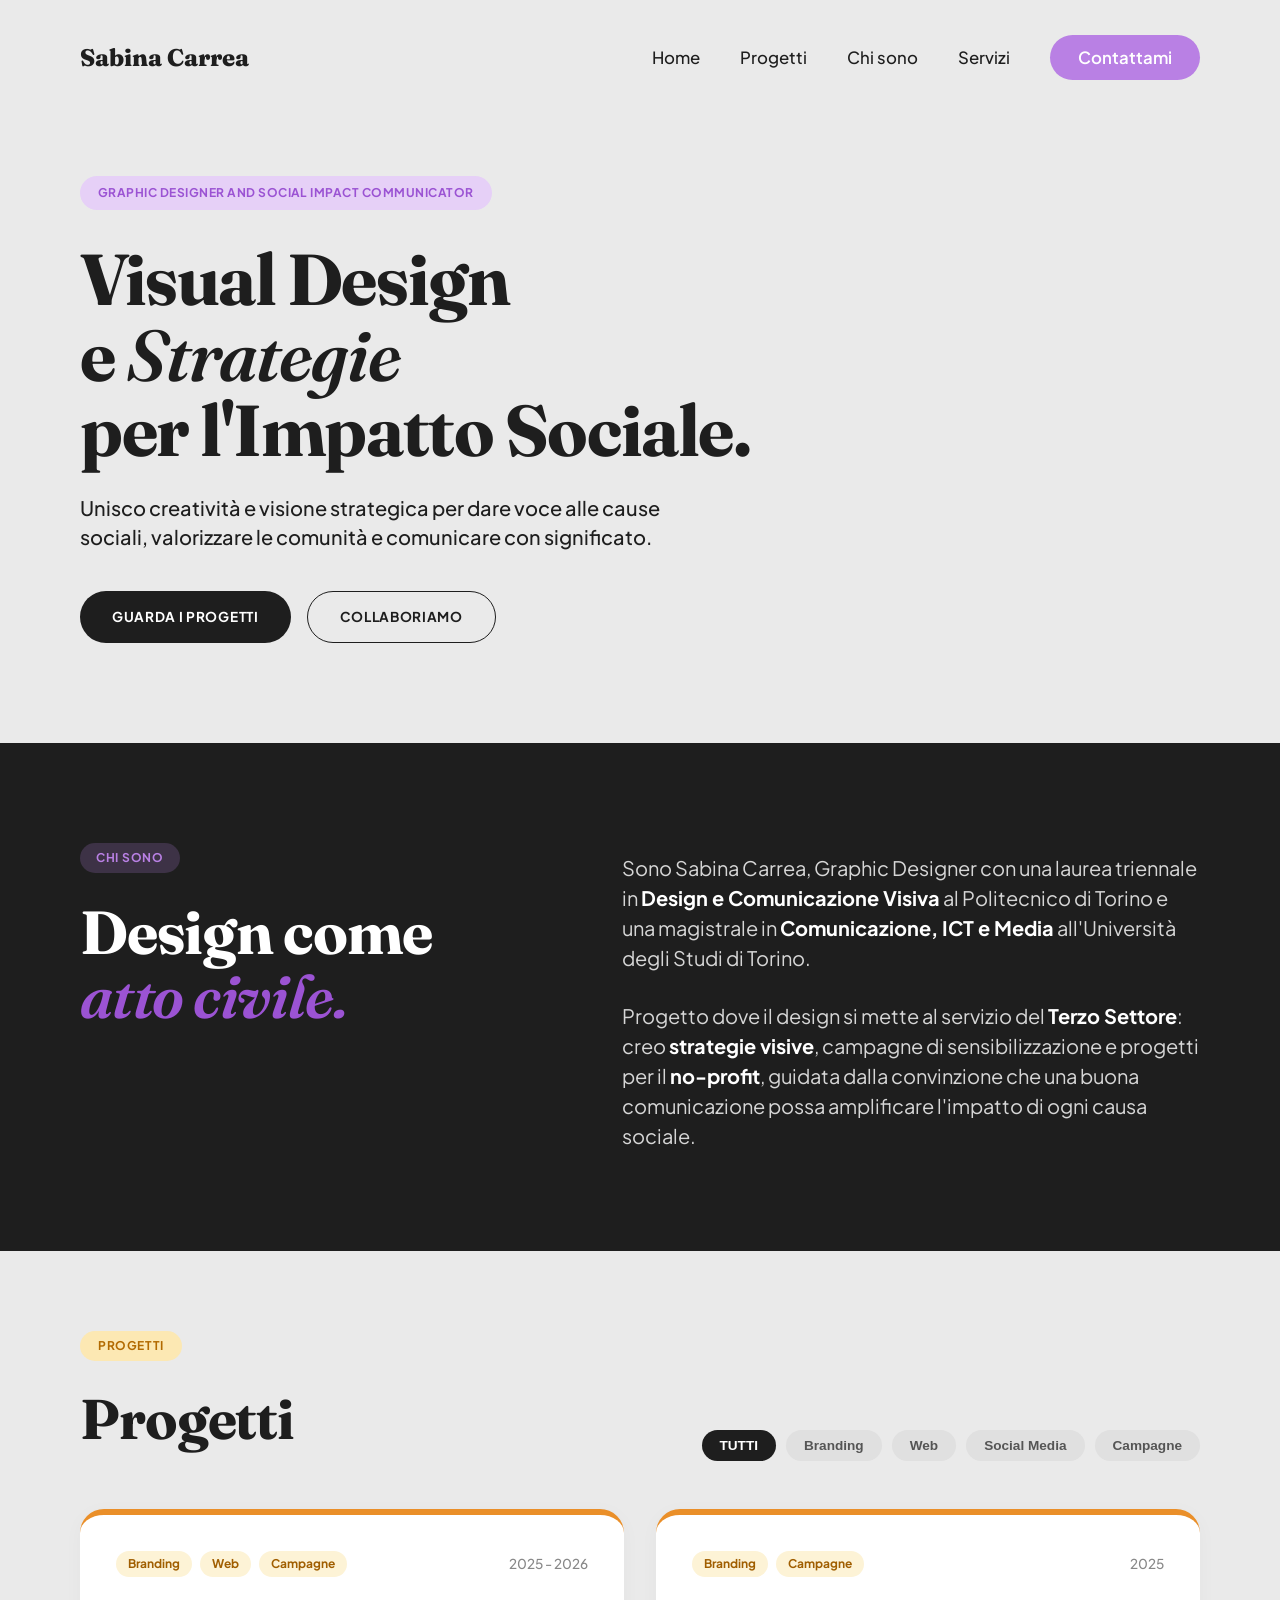
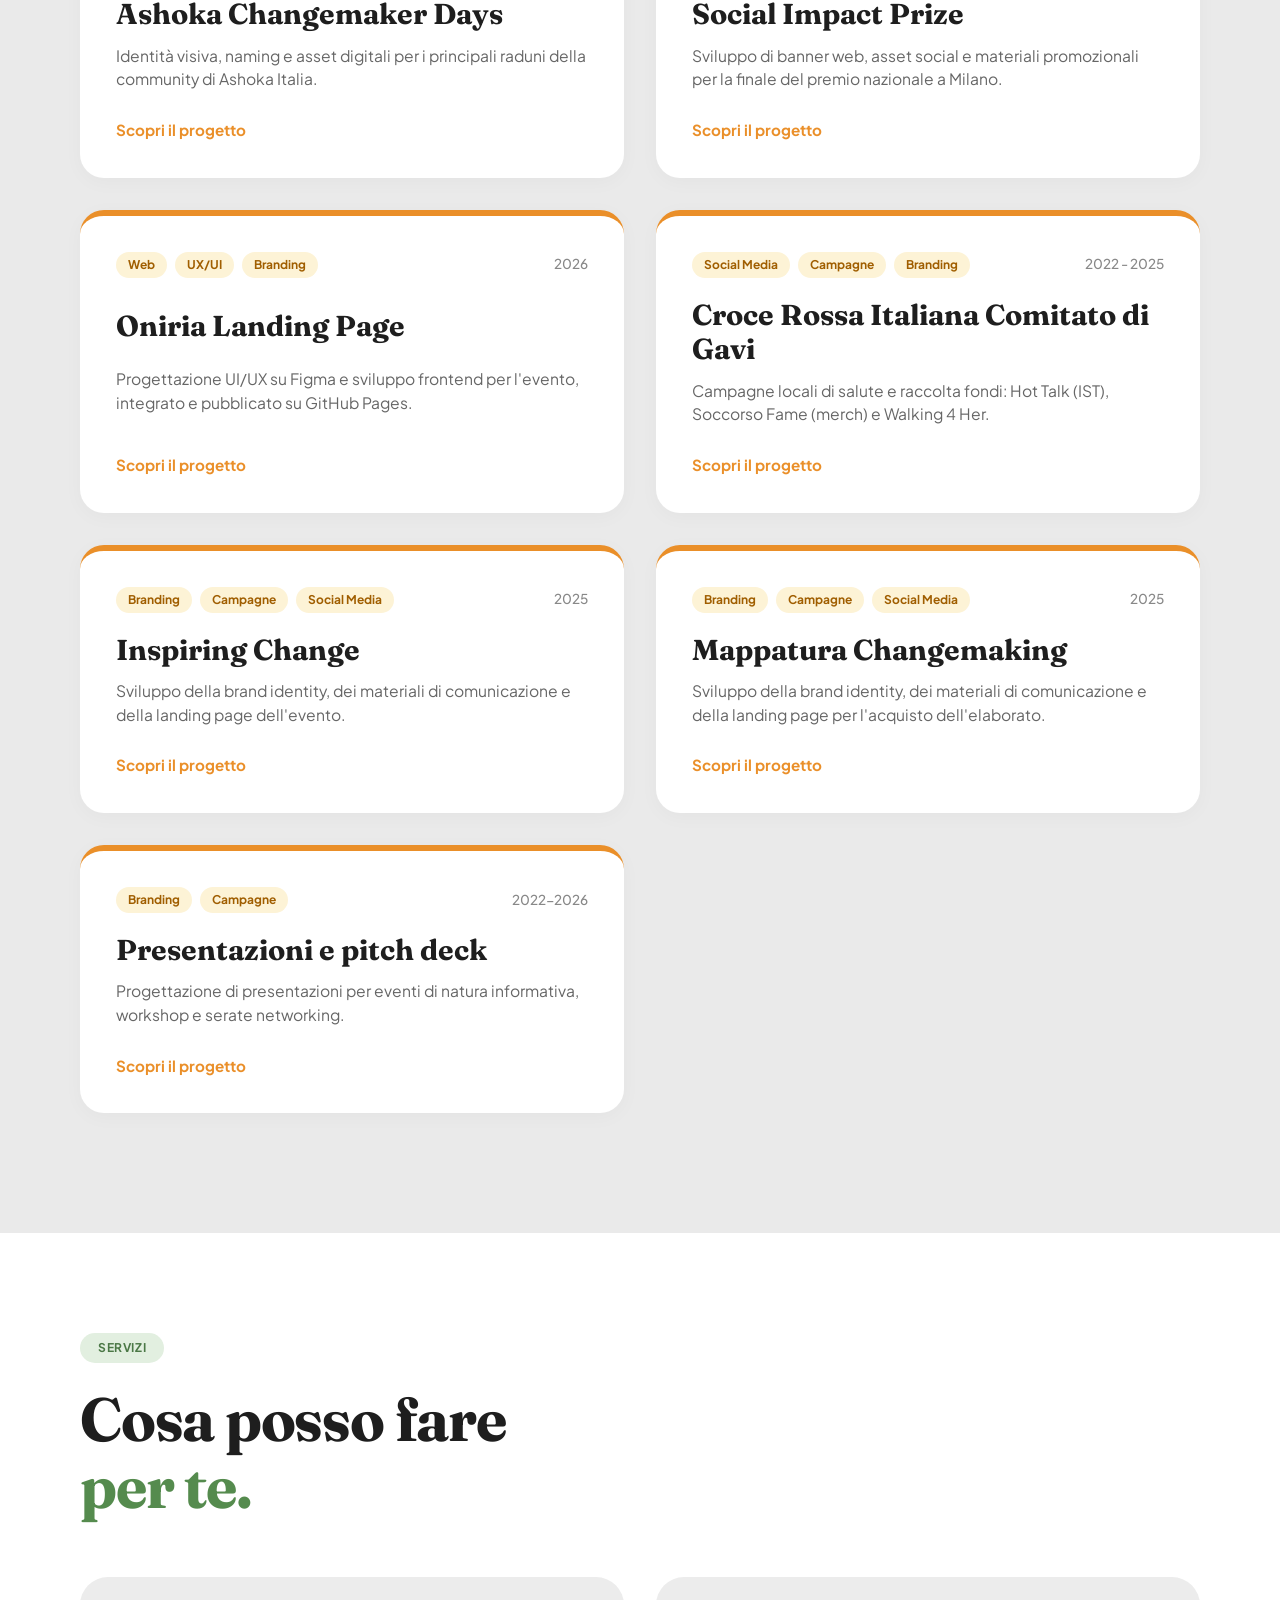
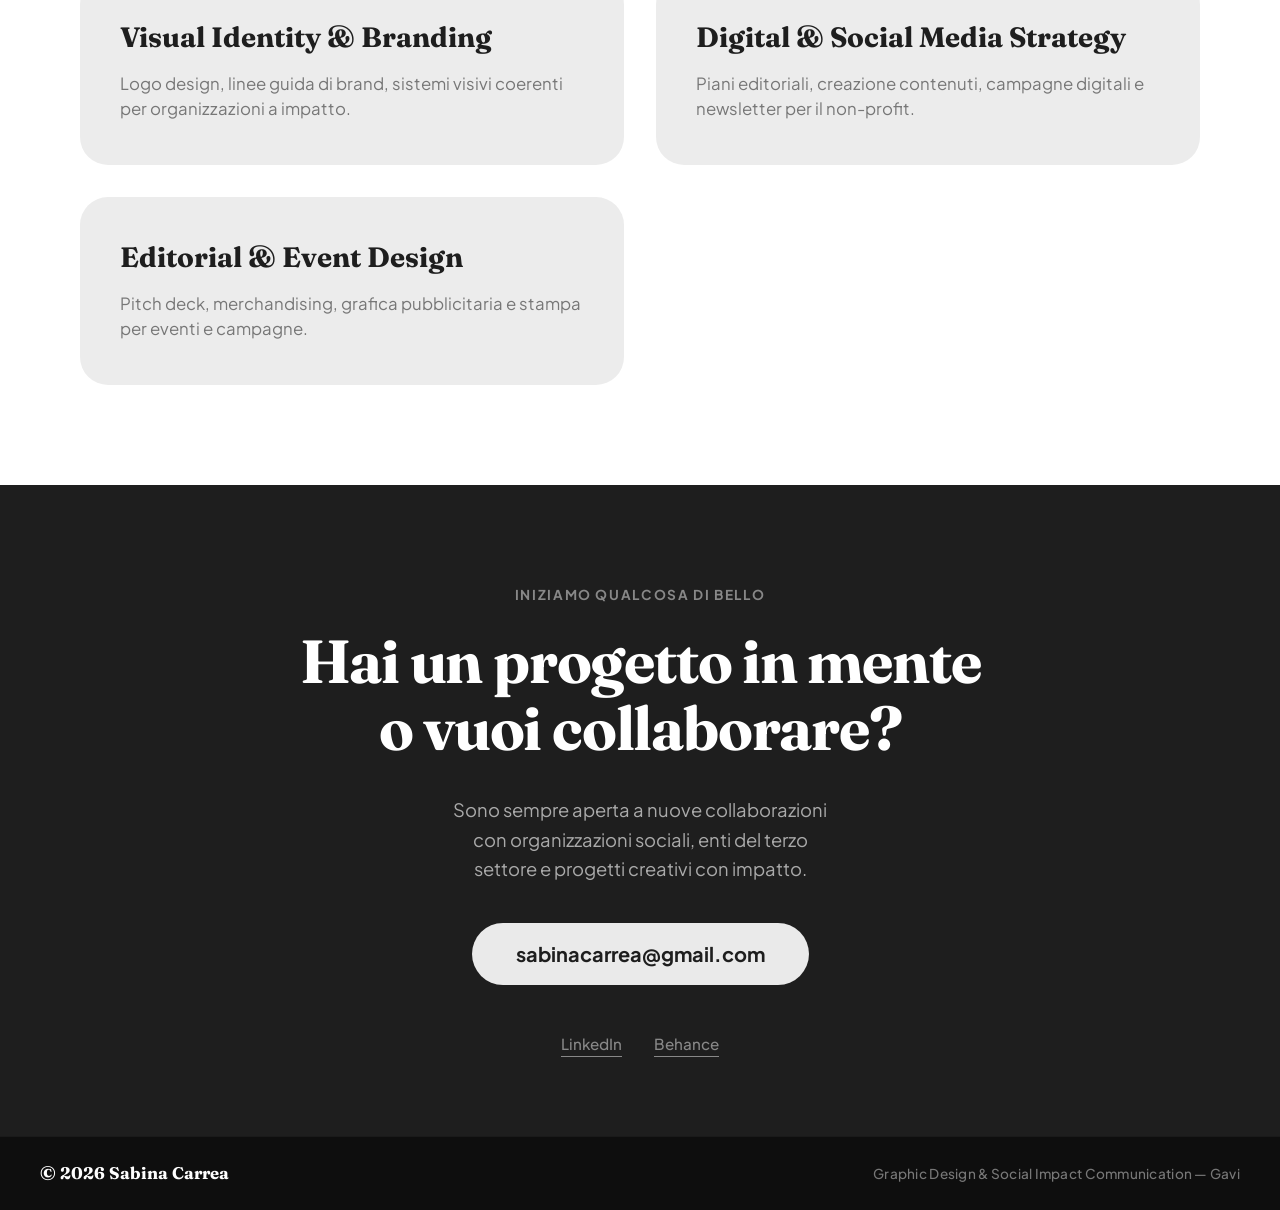
==== commit 7b60972c: "primo branch" ====
--- a/index.html
+++ b/index.html
@@ -5,382 +5,298 @@
   <meta name="viewport" content="width=device-width, initial-scale=1.0">
   <title>Sabina Carrea - Portfolio</title>
   <link rel="stylesheet" href="style.css">
-  <!-- Google Fonts: Fraunces e Plus Jakarta Sans -->
+  <!-- Google Fonts -->
   <link rel="preconnect" href="https://fonts.googleapis.com">
   <link rel="preconnect" href="https://fonts.gstatic.com" crossorigin>
   <link href="https://fonts.googleapis.com/css2?family=Fraunces:ital,opsz,wght@1,9..144,600&family=Plus+Jakarta+Sans:wght@400;500;600;700;800&display=swap" rel="stylesheet">
 </head>
-<script src="script.js"></script>
 <body>
 
   <!-- NAVBAR -->
-  <header class="navbar">
+  <nav class="navbar">
     <div class="logo">Sabina Carrea</div>
-    <nav class="nav-links">
-      <a href="#chi-sono">Chi sono</a>
-      <a href="#progetti">Progetti</a>
-      <a href="#servizi">Servizi</a>
-      <a href="#contatti" class="btn-contattami">Contattami</a>
-    </nav>
-  </header>
+
+    <button class="menu-toggle" aria-label="Apri menu">
+      <span class="bar"></span>
+      <span class="bar"></span>
+      <span class="bar"></span>
+    </button>
+
+    <ul class="nav-links">
+      <li><a href="#home">Home</a></li>
+      <li><a href="#progetti">Progetti</a></li>
+      <li><a href="#chi-sono">Chi sono</a></li>
+      <li><a href="#servizi">Servizi</a></li>
+      <li><a href="#contatti" class="btn-contattami">Contattami</a></li>
+    </ul>
+  </nav>
 
   <!-- HERO SECTION -->
-  <section class="hero">
+  <section class="hero" id="home">
     <div class="hero-container">
       
-      <!-- BADGE / TAG -->
       <div class="hero-badge">
         GRAPHIC DESIGNER AND SOCIAL IMPACT COMMUNICATOR
       </div>
 
-      <!-- TITOLO PRINCIPALE -->
       <h1 class="hero-title">
         Visual Design <br>
         e <em>Strategie</em> <br>
         per l'Impatto Sociale.
       </h1>
 
-      <!-- SOTTOTITOLO -->
       <p class="hero-subtitle">
         Unisco creatività e visione strategica per dare voce alle cause sociali, valorizzare le comunità e comunicare con significato.
       </p>
 
-      <!-- CALL TO ACTION -->
       <div class="hero-actions">
         <a href="#progetti" class="btn-primary">GUARDA I PROGETTI</a>
-        <a href="#collaboriamo" class="btn-secondary">COLLABORIAMO</a>
-      </div>
-
-    </div>
-
-   <!-- COLONNA DI DESTRA: CAROSELLO 3D -->
-    <div class="project-carousel-container">
-      <div class="carousel-track" id="carouselTrack">
-        
-        <div class="carousel-card">
-          <img src="progetti/cmd/immagini/cmd_logo.png" alt="Anteprima Progetto 1">
-          <div class="card-caption">Ashoka Changemaker Days</div>
-        </div>
-
-        <div class="carousel-card">
-          <img src="progetti/SIP/immagini/logo.png" alt="Anteprima Progetto 2">
-          <div class="card-caption">Social Impact prize</div>
-        </div>
-
-        <div class="carousel-card">
-          <img src="progetti/oniria/immagini/logo.png" alt="Anteprima Progetto 3">
-          <div class="card-caption">Oniria</div>
-        </div>
-        <div class="carousel-card">
-          <img src="progetti/Croce Rossa Comitato di Gavi/immagini/cardht.png" alt="Anteprima Progetto 4">
-          <div class="card-caption">Croce Rossa</div>
-        </div>
-        <div class="carousel-card">
-          <img src="progetti/Inspiringchange/immagin/logo.png" alt="Anteprima Progetto 4">
-          <div class="card-caption">Inspiring Change</div>
-        </div>
-       <div class="carousel-card">
-          <img src="progetti/mappatura/immagini/logo.png" alt="Anteprima Progetto 4">
-          <div class="card-caption">Mappatura</div>
-        </div>
-        
-
-      </div>
-
-  </div>
-</div> 
+        <a href="#contatti" class="btn-secondary">COLLABORIAMO</a>
+      </div>
+
+    </div>
   </section>
 
-<section class="about-section">
-  <div class="about-container">
+  <!-- SEZIONE CHI SONO -->
+  <section class="about-section" id="chi-sono">
+    <div class="about-container">
+      
+      <div class="about-left">
+        <div class="about-badge">CHI SONO</div>
+        <h2 class="about-title">
+          Design come <br>
+          <em>atto civile.</em>
+        </h2>
+      </div>
+
+      <div class="about-right">
+        <p class="about-text">
+          Sono Sabina Carrea, Graphic Designer con una laurea triennale in 
+          <strong>Design e Comunicazione Visiva</strong> al Politecnico di Torino e una magistrale in 
+          <strong>Comunicazione, ICT e Media</strong> all'Università degli Studi di Torino.
+        </p>
+
+        <p class="about-text">
+          Progetto dove il design si mette al servizio del <strong>Terzo Settore</strong>: 
+          creo <strong>strategie visive</strong>, campagne di sensibilizzazione e progetti per il <strong>no-profit</strong>, 
+          guidata dalla convinzione che una buona comunicazione possa amplificare l'impatto di ogni causa sociale.
+        </p>
+      </div>
+
+    </div>
+  </section>
+
+  <!-- SEZIONE PROGETTI -->
+  <section class="projects-section" id="progetti">
+    <div class="projects-container">
+      
+      <div class="projects-header">
+        <div class="projects-title-wrapper">
+          <span class="projects-badge">PROGETTI</span>
+          <h2 class="projects-main-title">Progetti</h2>
+        </div>
+
+        <div class="projects-filters">
+          <button class="filter-btn active">TUTTI</button>
+          <button class="filter-btn">Branding</button>
+          <button class="filter-btn">Web</button>
+          <button class="filter-btn">Social Media</button>
+          <button class="filter-btn">Campagne</button>
+        </div>
+      </div>
+
+      <div class="projects-grid">
+
+        <article class="project-card">
+          <div class="card-header">
+            <div class="card-tags">
+              <span class="tag">Branding</span>
+              <span class="tag">Web</span>
+              <span class="tag">Campagne</span>
+            </div>
+            <span class="card-date">2025 - 2026</span>
+          </div>
+          <h3 class="card-title">Ashoka Changemaker Days</h3>
+          <p class="card-description">
+            Identità visiva, naming e asset digitali per i principali raduni della community di Ashoka Italia.
+          </p>
+          <a href="progetti/cmd/indexcmd.html" class="card-link">Scopri il progetto</a>
+        </article>
+
+        <article class="project-card">
+          <div class="card-header">
+            <div class="card-tags">
+              <span class="tag">Branding</span>
+              <span class="tag">Campagne</span>
+            </div>
+            <span class="card-date">2025</span>
+          </div>
+          <h3 class="card-title">Social Impact Prize</h3>
+          <p class="card-description">
+            Sviluppo di banner web, asset social e materiali promozionali per la finale del premio nazionale a Milano.
+          </p>
+          <a href="progetti/SIP/indexsip.html" class="card-link" target="_blank">Scopri il progetto</a>
+        </article>
+
+        <article class="project-card">
+          <div class="card-header">
+            <div class="card-tags">
+              <span class="tag">Web</span>
+              <span class="tag">UX/UI</span>
+              <span class="tag">Branding</span>
+            </div>
+            <span class="card-date">2026</span>
+          </div>
+          <h3 class="card-title">Oniria Landing Page</h3>
+          <p class="card-description">
+            Progettazione UI/UX su Figma e sviluppo frontend per l'evento, integrato e pubblicato su GitHub Pages.
+          </p>
+          <a href="progetti/oniria/indexoniria.html" class="card-link" target="_blank">Scopri il progetto</a>
+        </article>
+
+        <article class="project-card">
+          <div class="card-header">
+            <div class="card-tags">
+              <span class="tag">Social Media</span>
+              <span class="tag">Campagne</span>
+              <span class="tag">Branding</span>
+            </div>
+            <span class="card-date">2022 - 2025</span>
+          </div>
+          <h3 class="card-title">Croce Rossa Italiana Comitato di Gavi</h3>
+          <p class="card-description">
+            Campagne locali di salute e raccolta fondi: Hot Talk (IST), Soccorso Fame (merch) e Walking 4 Her.
+          </p>
+          <a href="progetti/Croce Rossa Comitato di Gavi/indexcri.html" class="card-link">Scopri il progetto</a>
+        </article>
+
+        <article class="project-card">
+          <div class="card-header">
+            <div class="card-tags">
+              <span class="tag">Branding</span>
+              <span class="tag">Campagne</span>
+              <span class="tag">Social Media</span>
+            </div>
+            <span class="card-date">2025</span>
+          </div>
+          <h3 class="card-title">Inspiring Change</h3>
+          <p class="card-description">
+            Sviluppo della brand identity, dei materiali di comunicazione e della landing page dell'evento.
+          </p>
+          <a href="progetti/Inspiringchange/indexinsp.html" class="card-link">Scopri il progetto</a>
+        </article>
+
+        <article class="project-card">
+          <div class="card-header">
+            <div class="card-tags">
+              <span class="tag">Branding</span>
+              <span class="tag">Campagne</span>
+              <span class="tag">Social Media</span>
+            </div>
+            <span class="card-date">2025</span>
+          </div>
+          <h3 class="card-title">Mappatura Changemaking</h3>
+          <p class="card-description">
+            Sviluppo della brand identity, dei materiali di comunicazione e della landing page per l'acquisto dell'elaborato.
+          </p>
+          <a href="progetti/mappatura/indexmap.html" class="card-link">Scopri il progetto</a>
+        </article>
+
+        <article class="project-card">
+          <div class="card-header">
+            <div class="card-tags">
+              <span class="tag">Branding</span>
+              <span class="tag">Campagne</span>
+            </div>
+            <span class="card-date">2022-2026</span>
+          </div>
+          <h3 class="card-title">Presentazioni e pitch deck</h3>
+          <p class="card-description">
+            Progettazione di presentazioni per eventi di natura informativa, workshop e serate networking.
+          </p>
+          <a href="progetti/presentazioni/indexpres.html" class="card-link">Scopri il progetto</a>
+        </article>
+
+      </div> 
+    </div> 
+  </section>
+
+  <!-- SEZIONE SERVIZI -->
+  <section class="services-section" id="servizi">
+    <div class="services-container">
+      
+      <div class="services-header">
+        <span class="services-badge">SERVIZI</span>
+        <h2 class="services-title">
+          Cosa posso fare <br>
+          <span class="highlight-green">per te.</span>
+        </h2>
+      </div>
+
+      <div class="services-grid">
+
+        <div class="service-card">
+          <h3 class="service-card-title">Visual Identity & Branding</h3>
+          <p class="service-card-desc">
+            Logo design, linee guida di brand, sistemi visivi coerenti per organizzazioni a impatto.
+          </p>
+        </div>
+
+        <div class="service-card">
+          <h3 class="service-card-title">Digital & Social Media Strategy</h3>
+          <p class="service-card-desc">
+            Piani editoriali, creazione contenuti, campagne digitali e newsletter per il non-profit.
+          </p>
+        </div>
+
+        <div class="service-card">
+          <h3 class="service-card-title">Editorial & Event Design</h3>
+          <p class="service-card-desc">
+            Pitch deck, merchandising, grafica pubblicitaria e stampa per eventi e campagne.
+          </p>
+        </div>
+
+      </div>
+
+    </div>
+  </section>
+
+  <!-- FOOTER -->
+  <footer class="site-footer" id="contatti">
     
-    <!-- COLONNA SINISTRA: TITOLO E BADGE -->
-    <div class="about-left">
-      <div class="about-badge">CHI SONO</div>
-      <h2 class="about-title">
-        Design come <br>
-        <em>atto civile.</em>
+    <div class="footer-cta-container">
+      <span class="footer-subtitle">INIZIAMO QUALCOSA DI BELLO</span>
+      
+      <h2 class="footer-title">
+        Hai un progetto in mente <br>
+        o vuoi collaborare?
       </h2>
-    </div>
-
-    <!-- COLONNA DESTRA: TESTI DESCRITTIVI -->
-    <div class="about-right">
-      <p class="about-text">
-        Sono Sabina Carrea, Graphic Designer con una laurea triennale in 
-        <strong>Design e Comunicazione Visiva</strong> al Politecnico di Torino e una magistrale in 
-        <strong>Comunicazione, ICT e Media</strong> all'Università degli Studi di Torino.
+
+      <p class="footer-description">
+        Sono sempre aperta a nuove collaborazioni <br>
+        con organizzazioni sociali, enti del terzo <br>
+        settore e progetti creativi con impatto.
       </p>
 
-      <p class="about-text">
-        Lavoro dove <strong>design e terzo settore si incontrano</strong>: 
-        con <strong>Ashoka Italia</strong> e  <strong>Croce Rossa Italiana</strong> per campagne di salute e raccolta fondi.
-      </p>
-    </div>
-
-  </div>
-</section>
-
-<section class="projects-section" id="progetti">
-  <div class="projects-container">
-    
-    <!-- HEADER DI SEZIONE + FILTRI -->
-    <div class="projects-header">
-      <div class="projects-title-wrapper">
-        <span class="projects-badge">PROGETTI</span>
-        <h2 class="projects-main-title">Progetti</h2>
-      </div>
-
-      <!-- FILTRI CATEGORIE -->
-      <div class="projects-filters">
-        <button class="filter-btn active">TUTTI</button>
-        <button class="filter-btn">Branding</button>
-        <button class="filter-btn">Web</button>
-        <button class="filter-btn">Social Media</button>
-        <button class="filter-btn">Campagne</button>
-      </div>
-    </div>
-
-    <!-- GRID PROGETTI -->
-    <div class="projects-grid">
-
-        <!-- CARD 1 -->
-    <article class="project-card">
-    <div class="card-header">
-        <div class="card-tags">
-        <span class="tag">Branding</span>
-        <span class="tag">Web</span>
-        <span class="tag">Campagne</span>
-        </div>
-        <span class="card-date">2025 - 2026</span>
-    </div>
-    <h3 class="card-title">Ashoka Changemaker Days</h3>
-    <p class="card-description">
-        Identità visiva, naming e asset digitali per i principali raduni della community di Ashoka Italia.
-    </p>
-    
-    <!-- LINK CORRETTO ALLA TUA PAGINA INTERNA -->
-    <a href="progetti/cmd/indexcmd.html" class="card-link">Scopri il progetto</a>
-    </article>
-
-      <!-- CARD 2 -->
-      <article class="project-card">
-        <div class="card-header">
-          <div class="card-tags">
-            <span class="tag">Branding</span>
-            <span class="tag">Campagne</span>
-          </div>
-          <span class="card-date">2025</span>
-        </div>
-        <h3 class="card-title">Social Impact Prize</h3>
-        <p class="card-description">
-          Sviluppo di banner web, asset social e materiali promozionali per la finale del premio nazionale a Milano.
-        </p>
-        <a href="progetti/SIP/indexsip.html" class="card-link" target="_blank">Scopri il progetto</a>
-      </article>
-
-      <!-- CARD 3 -->
-      <article class="project-card">
-        <div class="card-header">
-          <div class="card-tags">
-            <span class="tag">Web</span>
-            <span class="tag">UX/UI</span>
-            <span class="tag">Branding</span>
-          </div>
-          <span class="card-date">2026</span>
-        </div>
-        <h3 class="card-title">Oniria Landing Page</h3>
-        <p class="card-description">
-          Progettazione UI/UX su Figma e sviluppo frontend per l'evento, integrato e pubblicato su GitHub Pages.
-        </p>
-        <a href="progetti/oniria/indexoniria.html" class="card-link" target="_blank">Scopri il progetto</a>
-
-      </article>
-
-      <!-- CARD 4 -->
-      <article class="project-card">
-        <div class="card-header">
-          <div class="card-tags">
-            <span class="tag">Social Media</span>
-            <span class="tag">Campagne</span>
-            <span class="tag">Branding</span>
-          </div>
-          <span class="card-date">2022 - 2025</span>
-        </div>
-        <h3 class="card-title">Croce Rossa Italiana Comitato di Gavi</h3>
-        <p class="card-description">
-          Campagne locali di salute e raccolta fondi: Hot Talk (IST), Soccorso Fame (merch) e Walking 4 Her.
-        </p>
-        <a href="progetti/Croce Rossa Comitato di Gavi/indexcri.html" class="card-link">Scopri il progetto</a>
-      </article>
-
-      <!-- CARD 5 -->
-      <article class="project-card">
-        <div class="card-header">
-          <div class="card-tags">
-            <span class="tag">Branding</span>
-            <span class="tag">Campagne</span>
-            <span class="tag">Social Media</span>
-          </div>
-          <span class="card-date">2025</span>
-        </div>
-        <h3 class="card-title">Inspiring Change</h3>
-        <p class="card-description">
-          Sviluppo della brand identity, dei materiali di comunicazione e della landing page dell'evento.
-        </p>
-        <a href="progetti/Inspiringchange/indexinsp.html" class="card-link">Scopri il progetto</a>
-      </article>
-
-         <!-- CARD 6 -->
-      <article class="project-card">
-        <div class="card-header">
-          <div class="card-tags">
-            <span class="tag">Branding</span>
-            <span class="tag">Campagne</span>
-            <span class="tag">Social Media</span>
-          </div>
-          <span class="card-date">2025</span>
-        </div>
-        <h3 class="card-title">Mappatura Changemaking</h3>
-        <p class="card-description">
-          Sviluppo della brand identity, dei materiali di comunicazione e della landing page per l'acquisto dell'elaborato.
-        </p>
-        <a href="progetti/mappatura/indexmap.html" class="card-link">Scopri il progetto</a>
-      </article>
-
-      <!-- CARD 7 -->
-      <article class="project-card">
-        <div class="card-header">
-          <div class="card-tags">
-            <span class="tag">Branding</span>
-            <span class="tag">Campagne</span>
-          </div>
-          <span class="card-date">2022-2026</span>
-        </div>
-        <h3 class="card-title">Presentazioni e pitch deck</h3>
-        <p class="card-description">
-          Progettazione di presentazioni per eventi di natura informativa, workshop e serate networking.
-        </p>
-        <a href="progetti/presnetazioni/indexpres.html" class="card-link">Scopri il progetto</a>
-      </article>
-
-     <!--   CARD 5 
-      <article class="project-card">
-        <div class="card-header">
-          <div class="card-tags">
-            <span class="tag">Branding</span>
-            <span class="tag">Social Media</span>
-          </div>
-          <span class="card-date">2022 - 2025</span>
-        </div>
-        <h3 class="card-title">Inspiring Change</h3>
-        <p class="card-description">
-          Strategia social e impaginazione di report e summary scaricabili dedicati agli innovatori sociali italiani.
-        </p>
-        <a href="https://ashoka.org/it-it/programma/inspiring-change" class="card-link" target="_blank">Scopri il progetto</a>
-      </article>
-
-      CARD 6 
-      <article class="project-card">
-        <div class="card-header">
-          <div class="card-tags">
-            <span class="tag">Branding</span>
-            <span class="tag">Social Media</span>
-          </div>
-          <span class="card-date">2026</span>
-        </div>
-        <h3 class="card-title">Identità Territoriali</h3>
-        <p class="card-description">
-          Grafiche e brand identity per iniziative locali: La Voce di Bosio, rete giovanile Gavi Giovani ed eventi.
-        </p>
-        <a href="#" class="card-link">Scopri il progetto</a>
-      </article> -->
-
-    </div> 
-  </div> 
-</section>
-
-<section class="services-section" id="servizi">
-  <div class="services-container">
-    
-    <!-- BADGE E TITOLO -->
-    <div class="services-header">
-      <span class="services-badge">SERVIZI</span>
-      <h2 class="services-title">
-        Cosa posso fare <br>
-        <span class="highlight-green">per te.</span>
-      </h2>
-    </div>
-
-    <!-- GRID CARD SERVIZI -->
-    <div class="services-grid">
-
-      <!-- CARD 1 -->
-      <div class="service-card">
-        <h3 class="service-card-title">Visual Identity & Branding</h3>
-        <p class="service-card-desc">
-          Logo design, linee guida di brand, sistemi visivi coerenti per organizzazioni a impatto.
-        </p>
-      </div>
-
-      <!-- CARD 2 -->
-      <div class="service-card">
-        <h3 class="service-card-title">Digital & Social Media Strategy</h3>
-        <p class="service-card-desc">
-          Piani editoriali, creazione contenuti, campagne digitali e newsletter per il non-profit.
-        </p>
-      </div>
-
-      <!-- CARD 3 -->
-      <div class="service-card">
-        <h3 class="service-card-title">Editorial & Event Design</h3>
-        <p class="service-card-desc">
-          Pitch deck, merchandising, grafica pubblicitaria e stampa per eventi e campagne.
-        </p>
-      </div>
-
-    </div>
-
-  </div>
-</section>
-<footer class="site-footer" id="contatti">
-  
-  <!-- SEZIONE CTA / CALL TO ACTION -->
-  <div class="footer-cta-container">
-    <span class="footer-subtitle">INIZIAMO QUALCOSA DI BELLO</span>
-    
-    <h2 class="footer-title">
-      Hai un progetto in mente <br>
-      o vuoi collaborare?
-    </h2>
-
-    <p class="footer-description">
-      Sono sempre aperta a nuove collaborazioni <br>
-      con organizzazioni sociali, enti del terzo <br>
-      settore e progetti creativi con impatto.
-    </p>
-
-    <!-- EMAIL PILL BUTTON -->
-    <a href="mailto:sabinacarrea@gmail.com" class="footer-email-btn">
-      sabinacarrea@gmail.com
-    </a>
-
-    <!-- LINK SOCIAL -->
-    <div class="footer-socials">
-      <a href="https://www.linkedin.com/in/sabina-carrea-513774183/" target="_blank" class="social-link">LinkedIn</a>
-      <a href="https://www.behance.net/sabinacarrea" target="_blank" class="social-link">Behance</a>
-    </div>
-  </div>
-
-  <!-- BANDA BOTTOM COPYRIGHT -->
-  <div class="footer-bottom">
-    <div class="footer-bottom-container">
-      <div class="copyright">© 2026 Sabina Carrea</div>
-      <div class="footer-tagline">Graphic Design & Social Impact Communication — Gavi</div>
-    </div>
-  </div>
-
-</footer>
-
-
+      <a href="mailto:sabinacarrea@gmail.com" class="footer-email-btn">
+        sabinacarrea@gmail.com
+      </a>
+
+      <div class="footer-socials">
+        <a href="https://www.linkedin.com/in/sabina-carrea-513774183/" target="_blank" class="social-link">LinkedIn</a>
+        <a href="https://www.behance.net/sabinacarrea" target="_blank" class="social-link">Behance</a>
+      </div>
+    </div>
+
+    <div class="footer-bottom">
+      <div class="footer-bottom-container">
+        <div class="copyright">© 2026 Sabina Carrea</div>
+        <div class="footer-tagline">Graphic Design & Social Impact Communication — Gavi</div>
+      </div>
+    </div>
+
+  </footer>
+
+  <script src="script.js"></script>
 </body>
 </html>
--- a/style.css
+++ b/style.css
@@ -1,10 +1,10 @@
-/* --- PALETTE E FONTS DALL'IMMAGINE --- */
+/* --- PALETTE E FONTS --- */
 :root {
-  --bg-color: #EAEAEA;          /* Grigio chiaro/panna dello sfondo */
-  --text-dark: #1E1E1E;         /* Testo e bottoni scuri */
-  --btn-purple: #B980E4;        /* Viola del bottone Contattami */
-  --badge-bg: #E6D0F7;          /* Viola chiaro per lo sfondo del badge */
-  --badge-text: #9B53D3;        /* Viola scuro per il testo del badge */
+  --bg-color: #EAEAEA;
+  --text-dark: #1E1E1E;
+  --btn-purple: #B980E4;
+  --badge-bg: #E6D0F7;
+  --badge-text: #9B53D3;
   
   --font-serif: 'Fraunces', Georgia, serif;
   --font-sans: 'Plus Jakarta Sans', sans-serif;
@@ -14,6 +14,11 @@
   box-sizing: border-box;
   margin: 0;
   padding: 0;
+}
+
+html, body {
+  max-width: 100%;
+  overflow-x: hidden;
 }
 
 html {
@@ -36,6 +41,8 @@
   padding: 40px 80px;
   max-width: 1400px;
   margin: 0 auto;
+  position: relative;
+  z-index: 1000;
 }
 
 .logo {
@@ -43,12 +50,49 @@
   font-weight: 800;
   font-size: 1.5rem;
   color: var(--text-dark);
-}
-
+  text-decoration: none;
+}
+
+/* BOTTONE HAMBURGER */
+.menu-toggle {
+  display: none;
+  flex-direction: column;
+  justify-content: space-between;
+  width: 30px;
+  height: 20px;
+  background: transparent;
+  border: none;
+  cursor: pointer;
+  padding: 0;
+  z-index: 1001;
+}
+
+.bar {
+  width: 100%;
+  height: 3px;
+  background-color: var(--text-dark);
+  border-radius: 4px;
+  transition: all 0.3s ease;
+}
+
+.menu-toggle.active .bar:nth-child(1) {
+  transform: translateY(8.5px) rotate(45deg);
+}
+
+.menu-toggle.active .bar:nth-child(2) {
+  opacity: 0;
+}
+
+.menu-toggle.active .bar:nth-child(3) {
+  transform: translateY(-8.5px) rotate(-45deg);
+}
+
+/* LINK NAVBAR */
 .nav-links {
   display: flex;
   align-items: center;
   gap: 40px;
+  list-style: none;
 }
 
 .nav-links a {
@@ -76,23 +120,20 @@
   transform: translateY(-2px);
 }
 
-/* --- HERO SECTION (A 2 COLONNE) --- */
+/* --- HERO SECTION --- */
 .hero {
   max-width: 1400px;
   margin: 0 auto;
-  padding: 40px 80px 100px 80px;
+  padding: 60px 80px 100px 80px;
   display: flex;
   align-items: center;
-  justify-content: space-between;
-  gap: 60px;
+  justify-content: flex-start;
 }
 
 .hero-container {
-  flex: 1;
-  max-width: 620px;
-}
-
-/* BADGE */
+  max-width: 800px;
+}
+
 .hero-badge {
   display: inline-block;
   background-color: var(--badge-bg);
@@ -105,10 +146,9 @@
   margin-bottom: 32px;
 }
 
-/* TITOLO CON FRAUNCES */
 .hero-title {
   font-family: var(--font-serif);
-  font-size: 4.2rem;
+  font-size: 4.5rem;
   font-weight: 700;
   line-height: 1.05;
   color: var(--text-dark);
@@ -122,17 +162,15 @@
   font-weight: 600;
 }
 
-/* SOTTOTITOLO */
 .hero-subtitle {
-  font-size: 1.2rem;
+  font-size: 1.25rem;
   color: var(--text-dark);
-  max-width: 580px;
+  max-width: 620px;
   margin-bottom: 40px;
   font-weight: 500;
   line-height: 1.45;
 }
 
-/* BOTTONI */
 .hero-actions {
   display: flex;
   align-items: center;
@@ -148,6 +186,8 @@
   letter-spacing: 0.05em;
   padding: 16px 32px;
   border-radius: 999px;
+  display: inline-block;
+  text-align: center;
 }
 
 .btn-secondary {
@@ -160,111 +200,31 @@
   padding: 15px 32px;
   border-radius: 999px;
   border: 1.5px solid var(--text-dark);
-}
-
-
-/* --- CONTAINER DEL CAROSELLO LATERALE --- */
-.project-carousel-container {
-  flex: 1;
-  position: relative;
-  width: 100%;
-  max-width: 500px; /* Larghezza del carosello */
-  height: 420px;
-  display: flex;
-  align-items: center;
-  justify-content: center;
-  perspective: 1000px;
-  overflow: visible; /* Permette all'effetto 3D di sporgere senza venire tagliato */
-}
-
-.carousel-track {
-  position: relative;
-  width: 100%;
-  height: 100%;
-  display: flex;
-  align-items: center;
-  justify-content: center;
-}
-
-/* --- SINGOLA CARD QUADRATA --- */
-.carousel-card {
-  position: absolute;
-  width: 240px; /* Dimensione della card centrale */
-  aspect-ratio: 1 / 1; /* Forza la forma perfettamente quadrata */
-  border-radius: 20px;
-  overflow: hidden;
-  box-shadow: 0 15px 35px rgba(0, 0, 0, 0.18);
-  transition: all 0.6s cubic-bezier(0.25, 1, 0.5, 1);
-  opacity: 0;
-  pointer-events: none;
-  background-color: #2A2A2A;
-}
-
-.carousel-card img {
-  width: 100%;
-  height: 100%;
-  object-fit: cover; /* Garantisce che l'immagine sia quadrata senza deformarsi */
-  display: block;
-}
-
-.card-caption {
-  position: absolute;
-  bottom: 0;
-  left: 0;
-  right: 0;
-  padding: 12px;
-  background: linear-gradient(transparent, rgba(0,0,0,0.85));
-  color: #ffffff;
-  font-size: 0.85rem;
-  font-weight: 600;
+  display: inline-block;
   text-align: center;
 }
-
-/* --- STATO 1: CARD CENTRALE (Attuale - Più grande e sopra) --- */
-.carousel-card.active {
-  opacity: 1;
-  z-index: 3;
-  transform: translateX(0) scale(1.15);
-  pointer-events: auto;
-}
-
-/* --- STATO 2: PROSSIMA CARD (A Sinistra - Più piccola) --- */
-.carousel-card.next {
-  opacity: 0.75;
-  z-index: 2;
-  transform: translateX(-120px) scale(0.85);
-}
-
-/* --- STATO 3: CARD PASSATA (A Destra - Più piccola e livello sotto) --- */
-.carousel-card.prev {
-  opacity: 0.45;
-  z-index: 1;
-  transform: translateX(120px) scale(0.7);
-}
-
 
 /* --- SEZIONE CHI SONO --- */
 .about-section {
-  background-color: #1E1E1E; /* Sfondo scuro come da immagine */
-  color: #EAEAEA;            /* Testo principale chiaro */
+  background-color: #1E1E1E;
+  color: #EAEAEA;
   padding: 100px 80px;
-  font-family: 'Plus Jakarta Sans', sans-serif;
+  font-family: var(--font-sans);
 }
 
 .about-container {
   max-width: 1300px;
   margin: 0 auto;
   display: grid;
-  grid-template-columns: 1fr 1.2fr; /* Layout a 2 colonne (Titolo / Testo) */
+  grid-template-columns: 1fr 1.2fr;
   gap: 60px;
   align-items: start;
 }
 
-/* BADGE CHI SONO */
 .about-badge {
   display: inline-block;
-  background-color: rgba(185, 128, 228, 0.2); /* Viola trasparente */
-  color: #B980E4;                            /* Viola chiaro */
+  background-color: rgba(185, 128, 228, 0.2);
+  color: #B980E4;
   font-size: 0.75rem;
   font-weight: 700;
   letter-spacing: 0.06em;
@@ -273,9 +233,8 @@
   margin-bottom: 28px;
 }
 
-/* TITOLO CON FRAUNCES */
 .about-title {
-  font-family: 'Fraunces', Georgia, serif;
+  font-family: var(--font-serif);
   font-size: 3.8rem;
   font-weight: 700;
   line-height: 1.05;
@@ -284,13 +243,12 @@
 }
 
 .about-title em {
-  font-family: 'Fraunces', Georgia, serif;
+  font-family: var(--font-serif);
   font-style: italic;
   font-weight: 600;
-  color: #9B53D3; /* Viola d'accento per "atto civile." */
-}
-
-/* TESTI A DESTRA */
+  color: #9B53D3;
+}
+
 .about-right {
   display: flex;
   flex-direction: column;
@@ -310,12 +268,11 @@
   font-weight: 700;
 }
 
-
 /* --- SEZIONE PROGETTI --- */
 .projects-section {
-  background-color: #EAEAEA; /* Sfondo chiaro come nel layout */
+  background-color: #EAEAEA;
   padding: 80px 80px 120px 80px;
-  font-family: 'Plus Jakarta Sans', sans-serif;
+  font-family: var(--font-sans);
   color: #1E1E1E;
 }
 
@@ -324,7 +281,6 @@
   margin: 0 auto;
 }
 
-/* HEADER DI SEZIONE */
 .projects-header {
   display: flex;
   justify-content: space-between;
@@ -334,7 +290,7 @@
 
 .projects-badge {
   display: inline-block;
-  background-color: #FCE8B3; /* Giallo morbido per il badge della sezione */
+  background-color: #FCE8B3;
   color: #B26A00;
   font-size: 0.75rem;
   font-weight: 700;
@@ -345,7 +301,7 @@
 }
 
 .projects-main-title {
-  font-family: 'Fraunces', Georgia, serif;
+  font-family: var(--font-serif);
   font-size: 3.5rem;
   font-weight: 700;
   color: #1E1E1E;
@@ -353,10 +309,10 @@
   letter-spacing: -0.02em;
 }
 
-/* FILTRI */
 .projects-filters {
   display: flex;
   gap: 10px;
+  flex-wrap: wrap;
 }
 
 .filter-btn {
@@ -380,24 +336,22 @@
   background-color: #D0D0D0;
 }
 
-/* GRID A 2 COLONNE */
 .projects-grid {
   display: grid;
   grid-template-columns: repeat(2, 1fr);
   gap: 32px;
 }
 
-/* CARD SINGOLA */
 .project-card {
   background-color: #FFFFFF;
   border-radius: 24px;
   padding: 36px;
-  border-top: 6px solid #EA8F29; /* Bordo colorato superiore stile la tua immagine */
+  border-top: 6px solid #EA8F29;
   box-shadow: 0 4px 20px rgba(0, 0, 0, 0.03);
   display: flex;
   flex-direction: column;
   justify-content: space-between;
-  transition: transform 0.2s ease, box-shadow 0.2s ease;
+  transition: transform 0.3s ease, opacity 0.3s ease, box-shadow 0.2s ease;
 }
 
 .project-card:hover {
@@ -415,6 +369,7 @@
 .card-tags {
   display: flex;
   gap: 8px;
+  flex-wrap: wrap;
 }
 
 .tag {
@@ -433,7 +388,7 @@
 }
 
 .card-title {
-  font-family: 'Fraunces', Georgia, serif;
+  font-family: var(--font-serif);
   font-size: 1.8rem;
   font-weight: 700;
   color: #1E1E1E;
@@ -460,12 +415,11 @@
   opacity: 0.8;
 }
 
-
 /* --- SEZIONE SERVIZI --- */
 .services-section {
-  background-color: #FFFFFF; /* Sfondo bianco della sezione */
+  background-color: #FFFFFF;
   padding: 100px 80px;
-  font-family: 'Plus Jakarta Sans', sans-serif;
+  font-family: var(--font-sans);
   color: #1E1E1E;
 }
 
@@ -474,11 +428,10 @@
   margin: 0 auto;
 }
 
-/* BADGE SERVIZI */
 .services-badge {
   display: inline-block;
-  background-color: #E2EFE0; /* Verde salvia chiaro */
-  color: #4B7846;            /* Verde scuro per il testo */
+  background-color: #E2EFE0;
+  color: #4B7846;
   font-size: 0.75rem;
   font-weight: 700;
   letter-spacing: 0.05em;
@@ -487,9 +440,8 @@
   margin-bottom: 24px;
 }
 
-/* TITOLO PRINCIPALE CON FRAUNCES */
 .services-title {
-  font-family: 'Fraunces', Georgia, serif;
+  font-family: var(--font-serif);
   font-size: 3.8rem;
   font-weight: 700;
   line-height: 1.1;
@@ -499,20 +451,18 @@
 }
 
 .services-title .highlight-green {
-  color: #558B4E; /* Colore verde per la seconda riga del titolo */
-}
-
-/* GRID LAYOUT PER LE CARD */
+  color: #558B4E;
+}
+
 .services-grid {
   display: grid;
   grid-template-columns: repeat(2, 1fr);
   gap: 32px;
 }
 
-/* CARD SERVIZIO */
 .service-card {
-  background-color: #ECECEC; /* Grigio soft di sfondo per le card */
-  border-radius: 28px;        /* Angoli molto arrotondati come nel layout */
+  background-color: #ECECEC;
+  border-radius: 28px;
   padding: 44px 40px;
   display: flex;
   flex-direction: column;
@@ -525,9 +475,8 @@
   background-color: #E4E4E4;
 }
 
-/* TITOLO CARD */
 .service-card-title {
-  font-family: 'Fraunces', Georgia, serif;
+  font-family: var(--font-serif);
   font-size: 1.75rem;
   font-weight: 700;
   color: #1E1E1E;
@@ -535,25 +484,22 @@
   line-height: 1.2;
 }
 
-/* DESCRIZIONE CARD */
 .service-card-desc {
   font-size: 1.05rem;
-  color: #777777; /* Testo descrizione grigio per contrasto morbido */
+  color: #777777;
   line-height: 1.5;
   font-weight: 400;
 }
 
-
-/* --- FOOTER STYLES --- */
+/* --- FOOTER --- */
 .site-footer {
-  background-color: #1E1E1E; /* Sfondo scuro principale */
-  color: #FFFFFF;
-  font-family: 'Plus Jakarta Sans', sans-serif;
+  background-color: #1E1E1E;
+  color: #FFFFFF;
+  font-family: var(--font-sans);
   text-align: center;
   padding-top: 100px;
 }
 
-/* CONTAINER PRINCIPALE CTA */
 .footer-cta-container {
   max-width: 800px;
   margin: 0 auto;
@@ -563,7 +509,6 @@
   align-items: center;
 }
 
-/* SUBTITLE SUPERIORE */
 .footer-subtitle {
   font-size: 0.85rem;
   font-weight: 700;
@@ -573,9 +518,8 @@
   text-transform: uppercase;
 }
 
-/* TITOLO PRINCIPALE CON FRAUNCES */
 .footer-title {
-  font-family: 'Fraunces', Georgia, serif;
+  font-family: var(--font-serif);
   font-size: 3.8rem;
   font-weight: 700;
   line-height: 1.1;
@@ -584,7 +528,6 @@
   margin-bottom: 32px;
 }
 
-/* DESCRIZIONE */
 .footer-description {
   font-size: 1.15rem;
   color: #AAAAAA;
@@ -593,7 +536,6 @@
   margin-bottom: 40px;
 }
 
-/* BOTTONE PILL EMAIL */
 .footer-email-btn {
   background-color: #EAEAEA;
   color: #1E1E1E;
@@ -611,7 +553,6 @@
   background-color: #FFFFFF;
 }
 
-/* LINK SOCIAL */
 .footer-socials {
   display: flex;
   gap: 32px;
@@ -630,9 +571,8 @@
   color: #FFFFFF;
 }
 
-/* BANDA BOTTOM NERA */
 .footer-bottom {
-  background-color: #0E0E0E; /* Sfondo scuro profondo per il copyright */
+  background-color: #0E0E0E;
   padding: 24px 0;
   border-top: 1px solid rgba(255, 255, 255, 0.05);
 }
@@ -649,7 +589,7 @@
 }
 
 .copyright {
-  font-family: 'Fraunces', Georgia, serif;
+  font-family: var(--font-serif);
   font-weight: 700;
   font-size: 1.05rem;
   color: #FFFFFF;
@@ -660,106 +600,96 @@
   letter-spacing: 0.02em;
 }
 
-
-/* --- RESPONSIVE MEDIA QUERIES --- */
-@media (max-width: 992px) {
+/* --- MEDIA QUERIES --- */
+@media (max-width: 1024px) {
+  .navbar { padding: 30px 40px; }
+  .hero { padding: 40px 40px 80px 40px; }
+  .hero-title { font-size: 3.5rem; }
+  .about-section, .projects-section, .services-section { padding: 80px 40px; }
+  .about-container { grid-template-columns: 1fr; gap: 32px; }
+  .about-title { font-size: 3rem; }
+  .services-grid { grid-template-columns: 1fr; }
+}
+
+@media (max-width: 768px) {
   .navbar {
-    padding: 24px 32px;
+    display: flex !important;
+    flex-direction: row !important;
+    justify-content: space-between !important;
+    align-items: center !important;
+    padding: 20px 24px !important;
+    width: 100% !important;
   }
 
+  .logo { font-size: 1.3rem; }
+  .menu-toggle { display: flex !important; }
+
+  .nav-links {
+    display: flex !important;
+    flex-direction: column !important;
+    position: absolute;
+    top: 100%;
+    left: 0;
+    width: 100%;
+    background-color: var(--bg-color);
+    padding: 24px 20px 32px 20px;
+    gap: 20px;
+    box-shadow: 0 15px 30px rgba(0, 0, 0, 0.12);
+    border-radius: 0 0 20px 20px;
+    text-align: center;
+    opacity: 0;
+    visibility: hidden;
+    pointer-events: none;
+    transform: translateY(-15px);
+    transition: all 0.3s cubic-bezier(0.25, 1, 0.5, 1);
+  }
+
+  .nav-links.active {
+    opacity: 1 !important;
+    visibility: visible !important;
+    pointer-events: auto !important;
+    transform: translateY(0) !important;
+  }
+
+  .nav-links a {
+    font-size: 1.1rem;
+    padding: 8px 0;
+    width: 100%;
+  }
+
+  .btn-contattami {
+    width: 100%;
+    text-align: center;
+    margin-top: 8px;
+  }
+
   .hero {
-    flex-direction: column;
-    padding: 20px 32px 80px 32px;
-    gap: 40px;
+    padding: 20px 24px 60px 24px;
   }
 
-  .hero-container {
-    max-width: 100%;
-  }
-
-  .hero-title {
-    font-size: 3.2rem;
-  }
-
-  .project-carousel-container {
-    max-width: 100%;
-    height: 360px;
-  }
-
-  .about-section {
-    padding: 60px 24px;
-  }
-  
-  .about-container {
-    grid-template-columns: 1fr;
-    gap: 40px;
-  }
-
-  .about-title {
-    font-size: 2.8rem;
-  }
-
-  .about-text {
-    font-size: 1.1rem;
-  }
-
-  .projects-header {
-    flex-direction: column;
-    align-items: flex-start;
-    gap: 24px;
-  }
-  
-  .projects-grid {
-    grid-template-columns: 1fr;
-  }
-
-  .projects-section {
-    padding: 60px 24px;
-  }
-
-  .services-section {
-    padding: 60px 24px;
-  }
-
-  .services-title {
-    font-size: 2.8rem;
-    margin-bottom: 36px;
-  }
-
-  .services-grid {
-    grid-template-columns: 1fr;
-    gap: 20px;
-  }
-
-  .service-card {
-    padding: 32px 28px;
-  }
-}
-
-@media (max-width: 768px) {
-  .site-footer {
-    padding-top: 60px;
-  }
-
-  .footer-title {
-    font-size: 2.5rem;
-  }
-
-  .footer-description {
-    font-size: 1rem;
-  }
-
-  .footer-email-btn {
-    font-size: 1rem;
-    padding: 14px 28px;
-    width: 100%;
-    box-sizing: border-box;
-  }
-
-  .footer-bottom-container {
-    flex-direction: column;
-    gap: 12px;
-    text-align: center;
-    padding: 0 24px;
-  }
+  .hero-container { max-width: 100%; text-align: left; }
+  .hero-title { font-size: 2.8rem; line-height: 1.15; }
+  .hero-subtitle { font-size: 1.05rem; margin-bottom: 28px; }
+  .hero-actions { flex-direction: column; width: 100%; gap: 12px; }
+  .btn-primary, .btn-secondary { width: 100%; }
+
+  .about-section { padding: 60px 24px; }
+  .about-title { font-size: 2.4rem; }
+  .about-text { font-size: 1.05rem; }
+
+  .projects-section { padding: 60px 24px; }
+  .projects-header { flex-direction: column; align-items: flex-start; gap: 20px; margin-bottom: 32px; }
+  .projects-main-title { font-size: 2.5rem; }
+  .projects-grid { grid-template-columns: 1fr !important; gap: 24px; }
+  .project-card { padding: 24px; }
+
+  .services-section { padding: 60px 24px; }
+  .services-title { font-size: 2.5rem; margin-bottom: 36px; }
+  .service-card { padding: 28px 24px; }
+
+  .site-footer { padding-top: 60px; }
+  .footer-title { font-size: 2.3rem; }
+  .footer-description { font-size: 1rem; }
+  .footer-email-btn { font-size: 1rem; padding: 14px 28px; width: 100%; }
+  .footer-bottom-container { flex-direction: column; gap: 12px; text-align: center; padding: 0 24px; }
 }
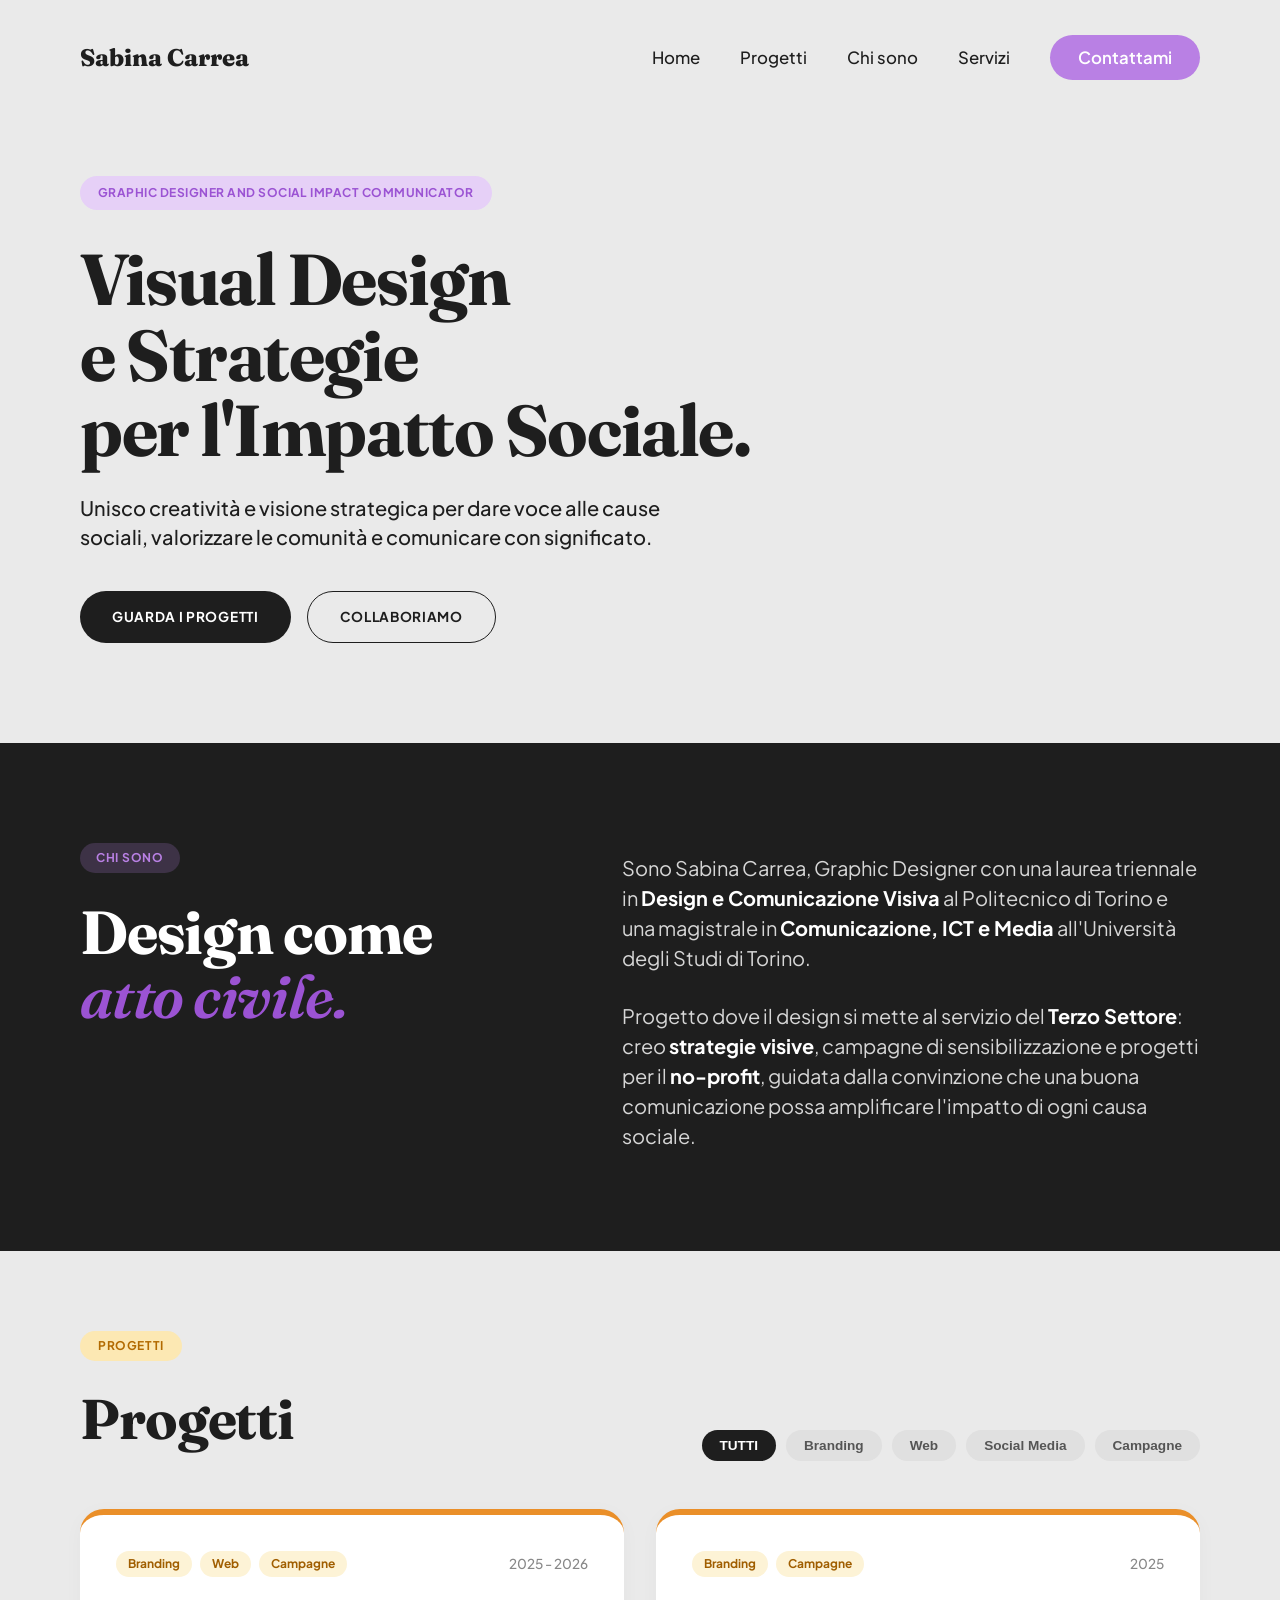
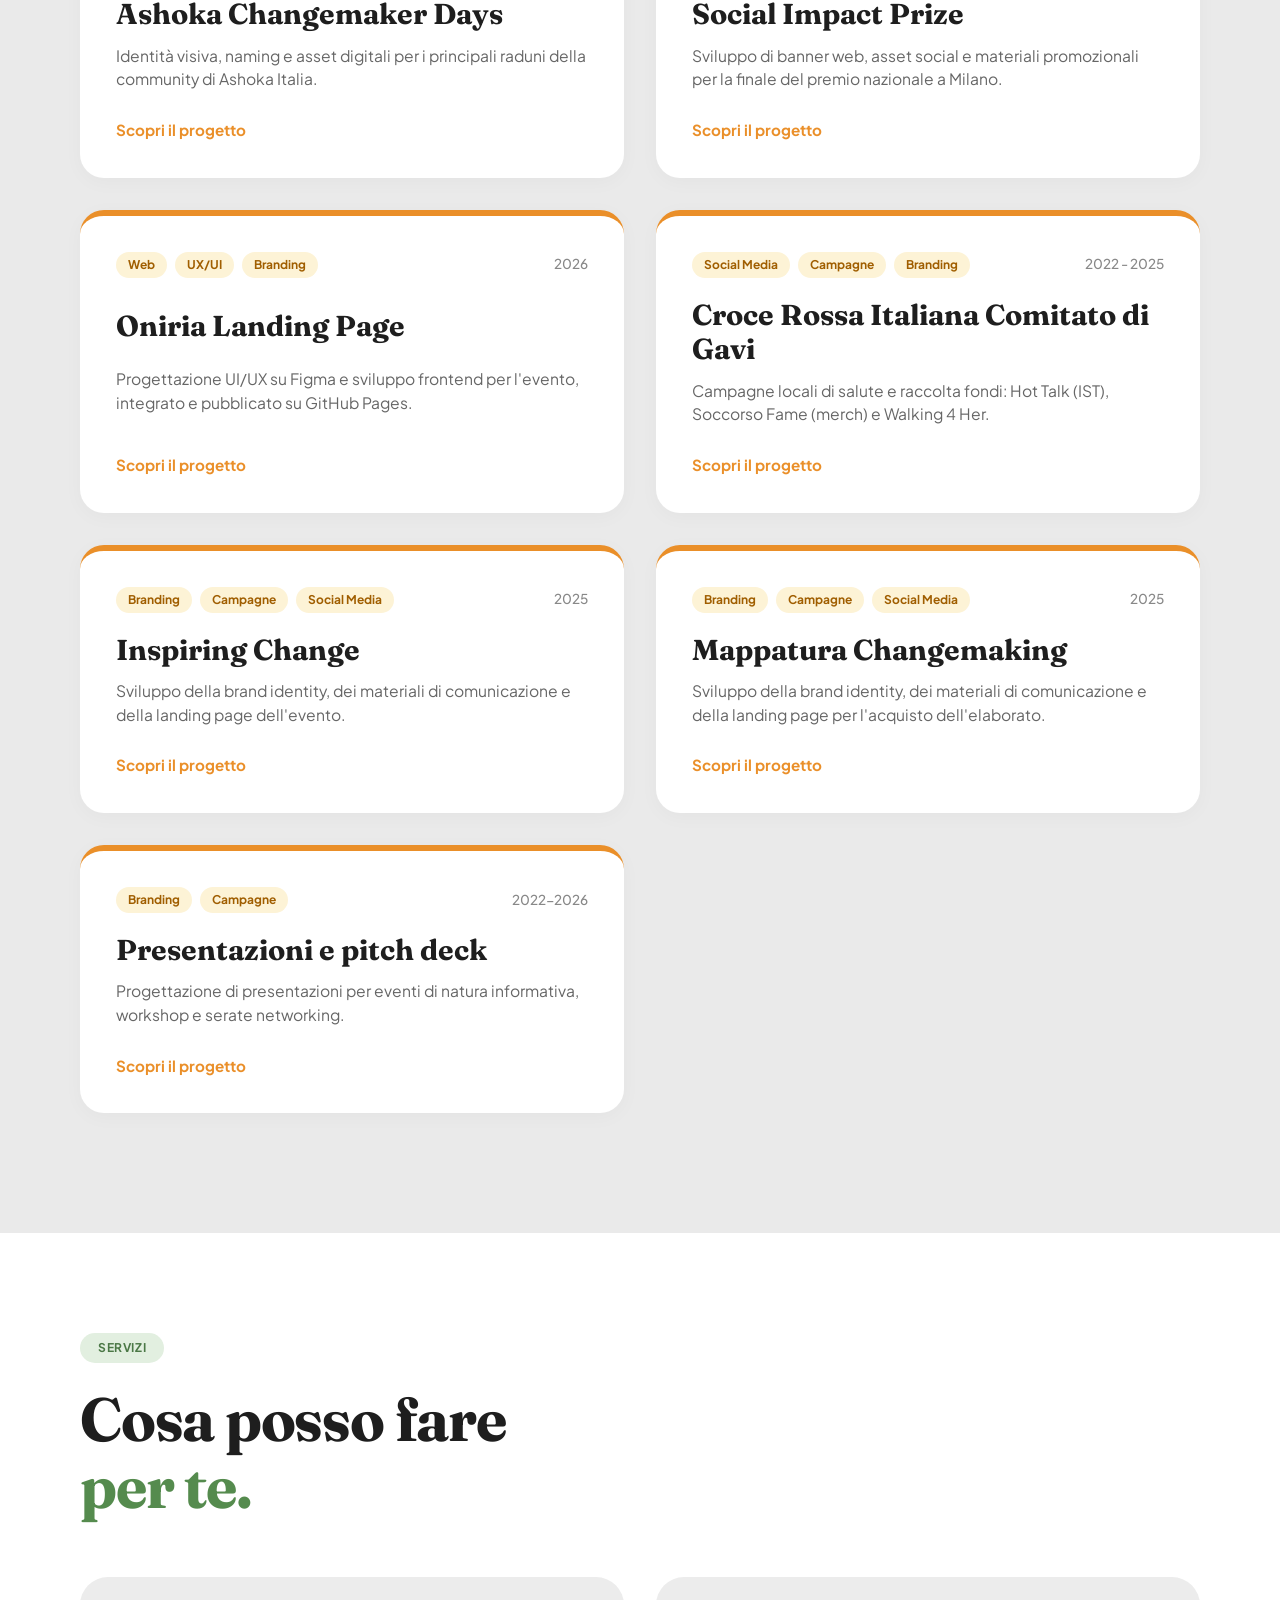
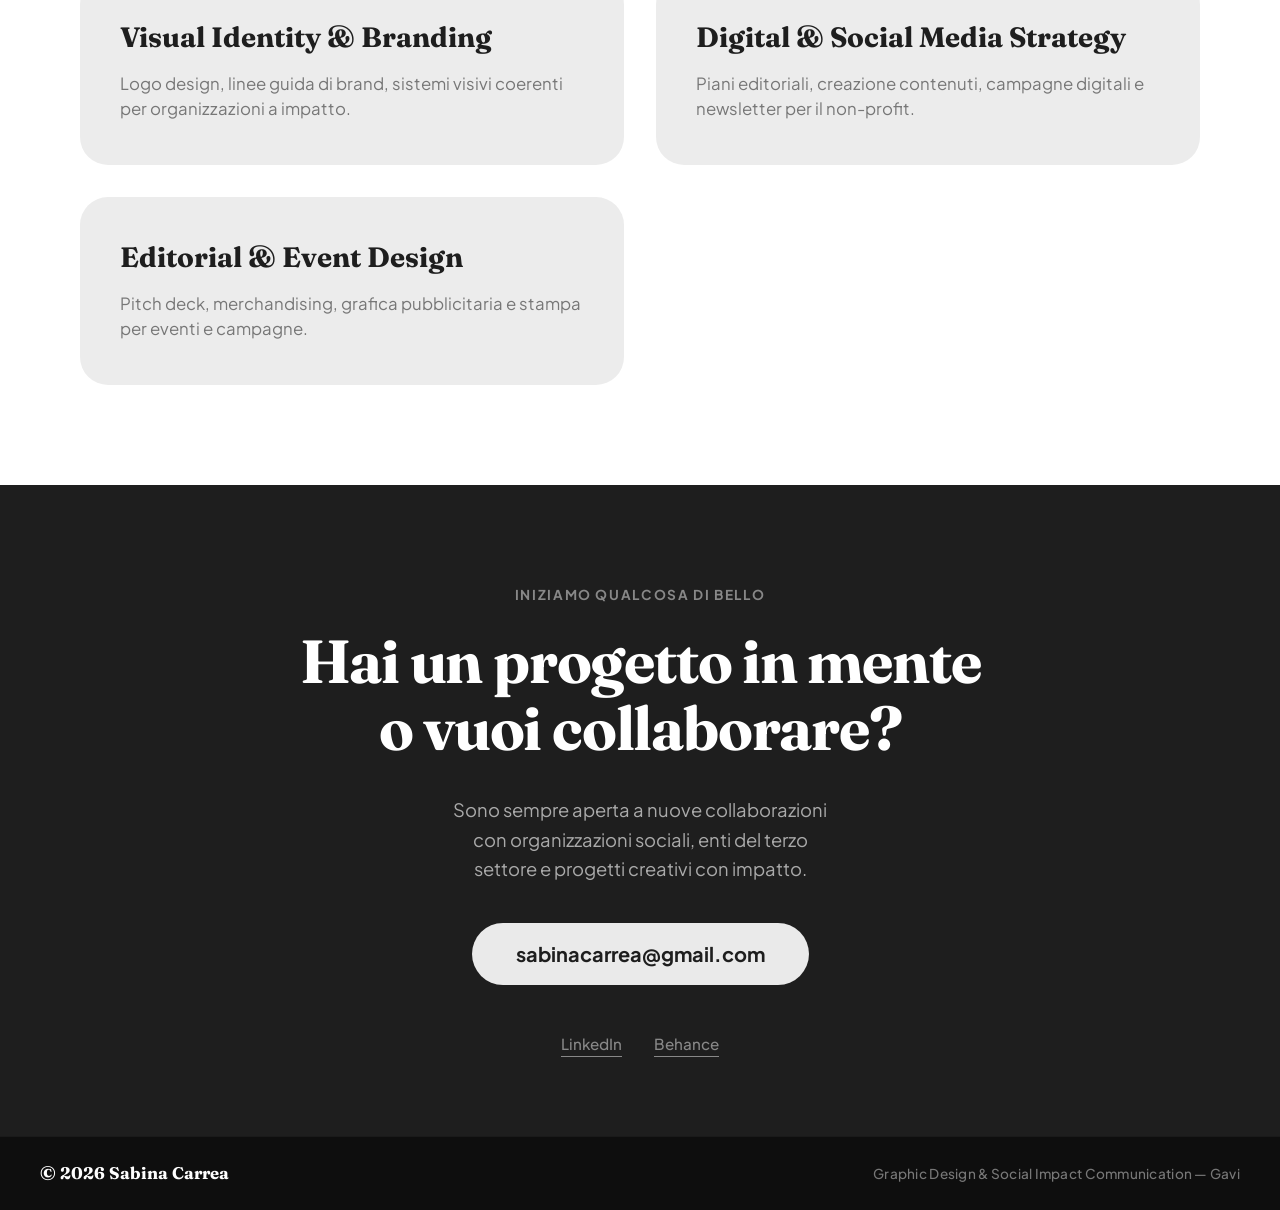
==== commit b7c87660: "modifica font homepage" ====
--- a/index.html
+++ b/index.html
@@ -7,8 +7,8 @@
   <link rel="stylesheet" href="style.css">
   <!-- Google Fonts -->
   <link rel="preconnect" href="https://fonts.googleapis.com">
-  <link rel="preconnect" href="https://fonts.gstatic.com" crossorigin>
-  <link href="https://fonts.googleapis.com/css2?family=Fraunces:ital,opsz,wght@1,9..144,600&family=Plus+Jakarta+Sans:wght@400;500;600;700;800&display=swap" rel="stylesheet">
+<link rel="preconnect" href="https://fonts.gstatic.com" crossorigin>
+<link href="https://fonts.googleapis.com/css2?family=Fraunces:wght@700;800;900&family=Plus+Jakarta+Sans:wght@400;500;600;700&display=swap" rel="stylesheet">
 </head>
 <body>
 
--- a/style.css
+++ b/style.css
@@ -157,9 +157,9 @@
 }
 
 .hero-title em {
-  font-family: var(--font-serif);
-  font-style: italic;
-  font-weight: 600;
+font-family: var(--font-serif);
+  font-style: normal;
+  font-weight: 700;
 }
 
 .hero-subtitle {
@@ -205,12 +205,13 @@
 }
 
 /* --- SEZIONE CHI SONO --- */
-.about-section {
+.about-section { 
   background-color: #1E1E1E;
   color: #EAEAEA;
   padding: 100px 80px;
   font-family: var(--font-sans);
 }
+
 
 .about-container {
   max-width: 1300px;
@@ -244,7 +245,6 @@
 
 .about-title em {
   font-family: var(--font-serif);
-  font-style: italic;
   font-weight: 600;
   color: #9B53D3;
 }
